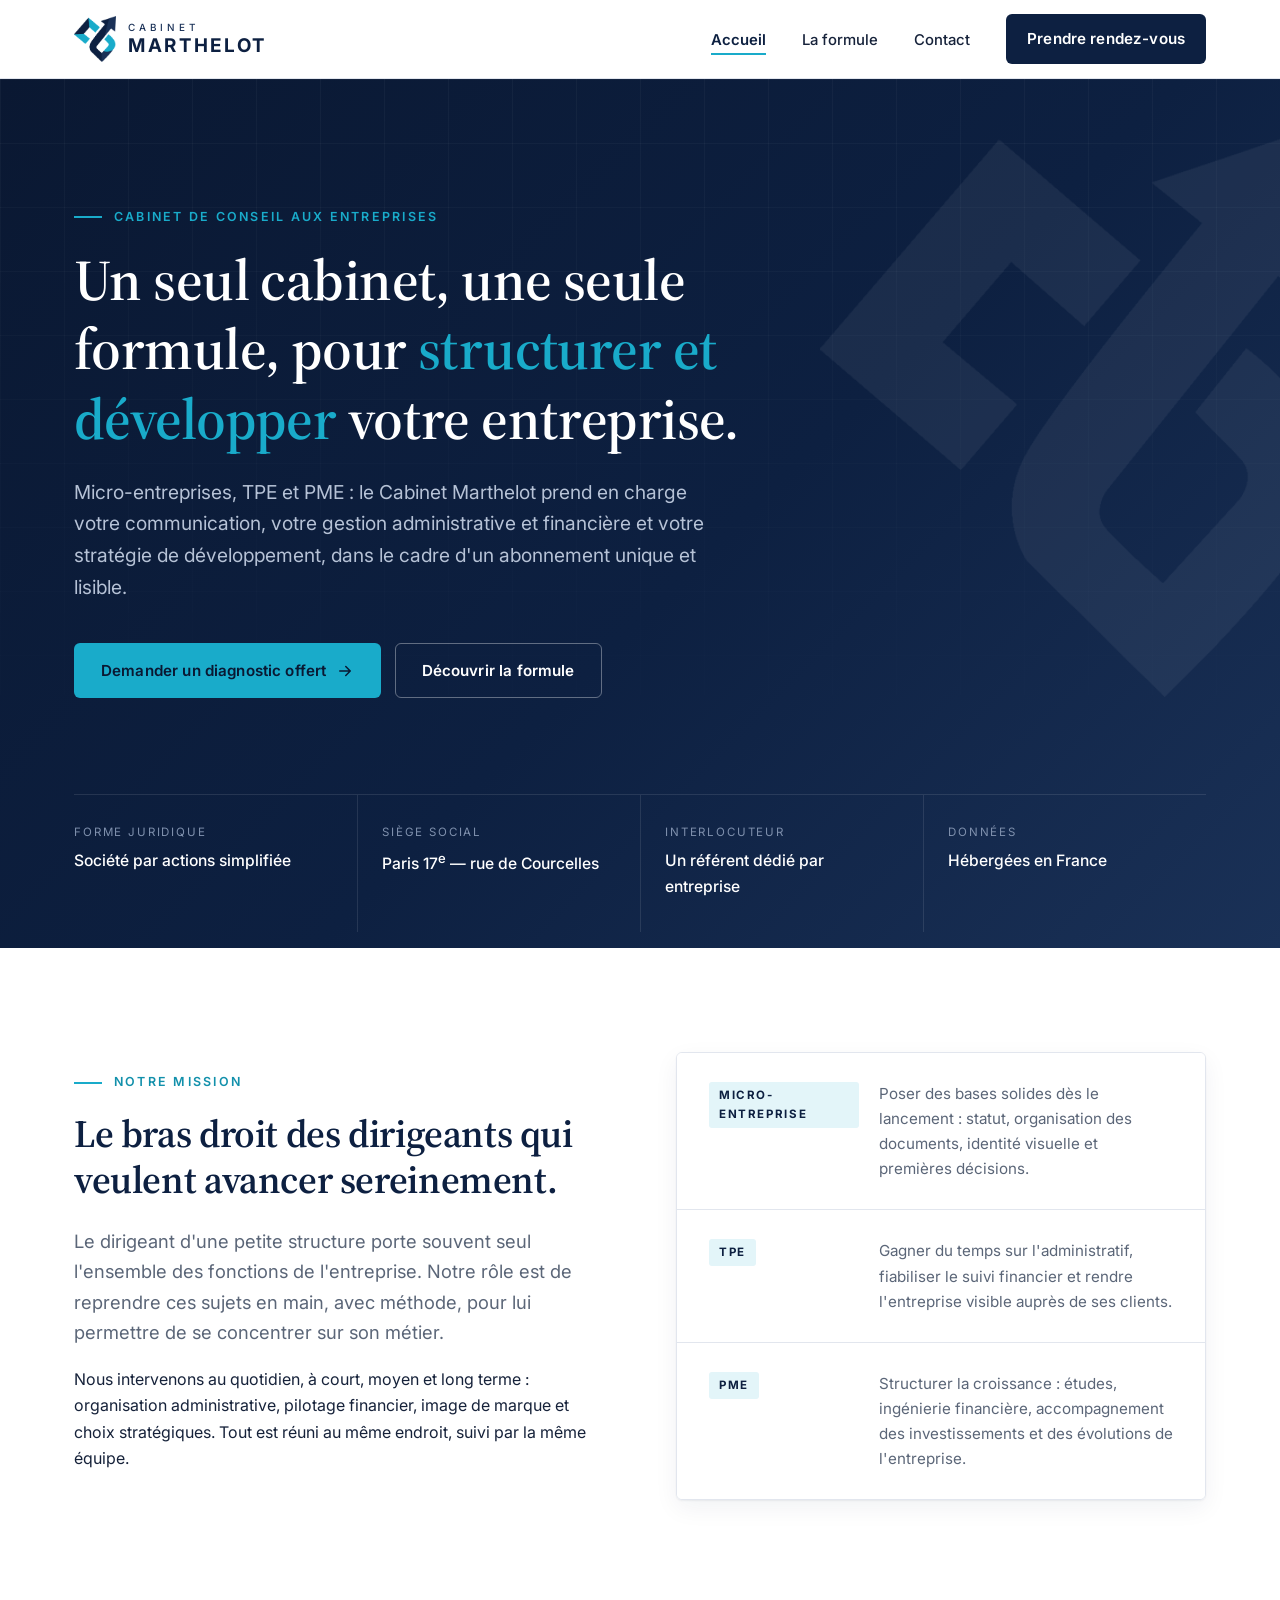
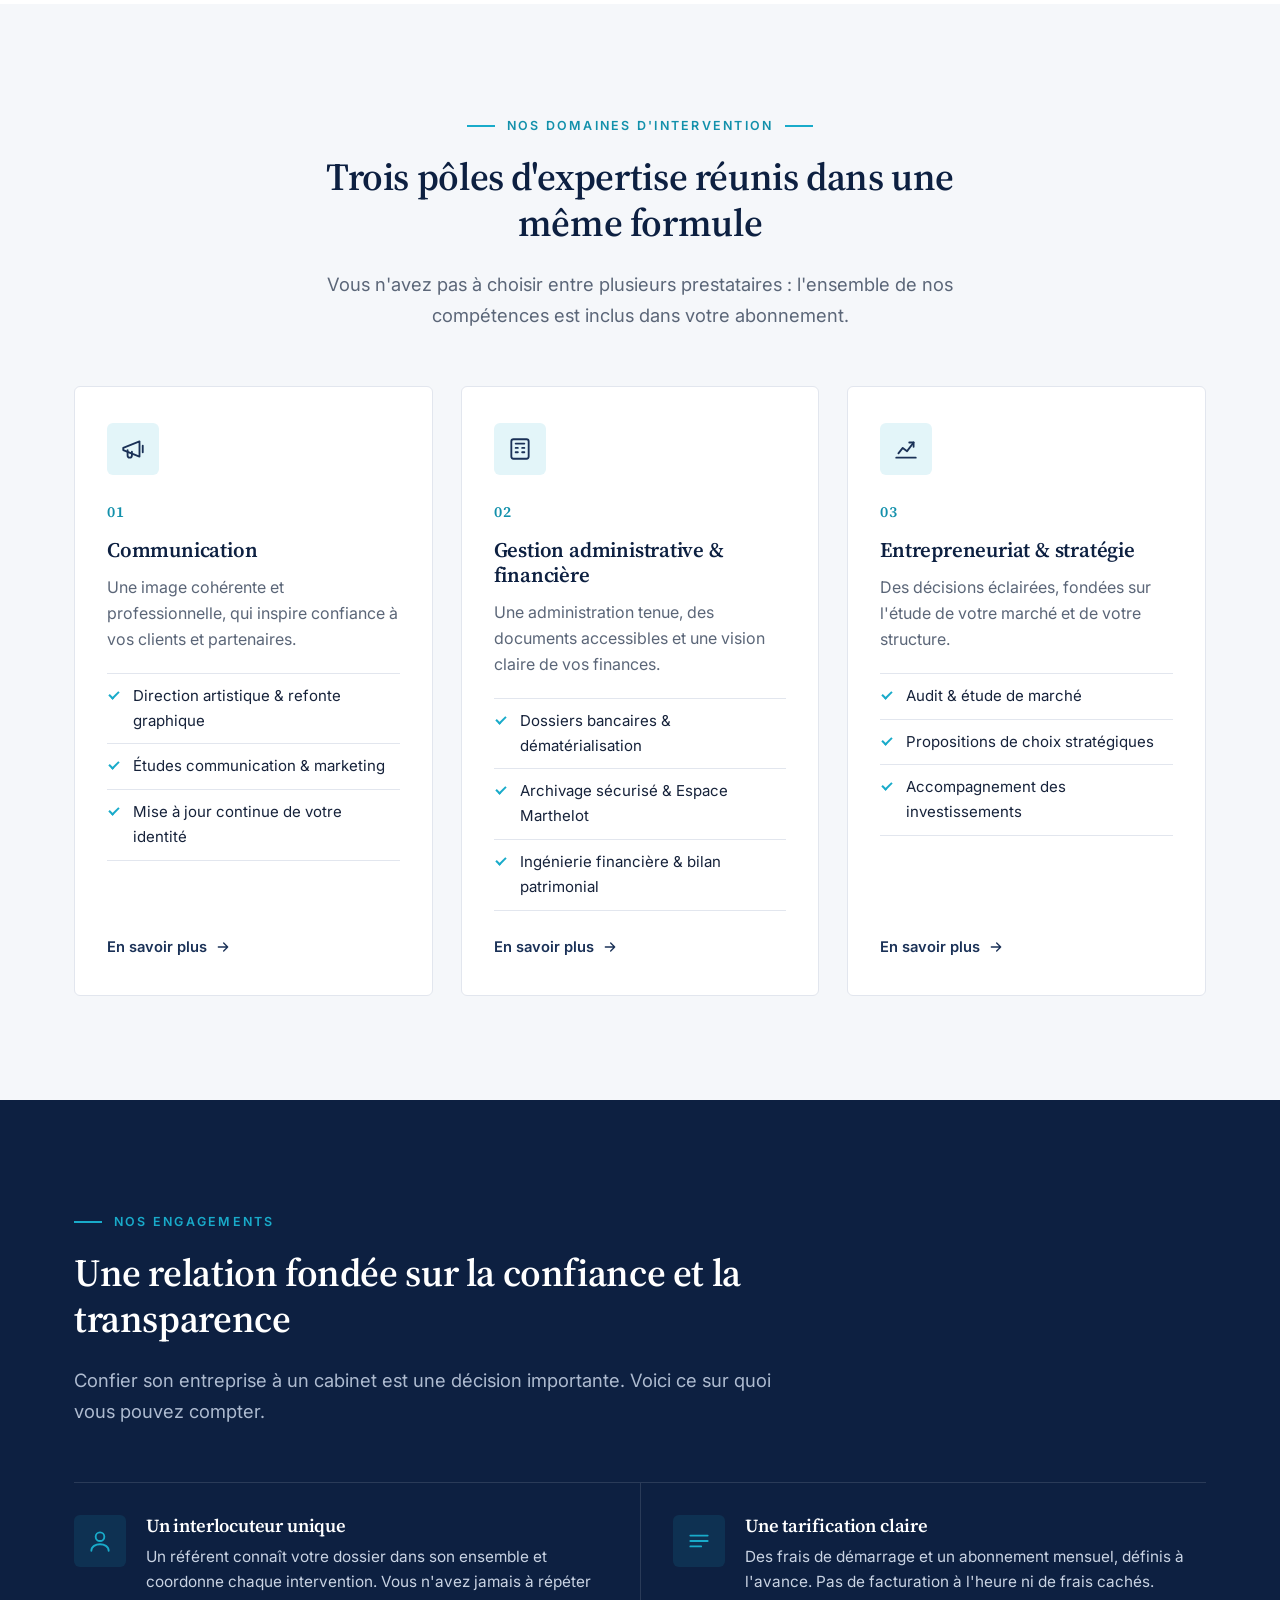
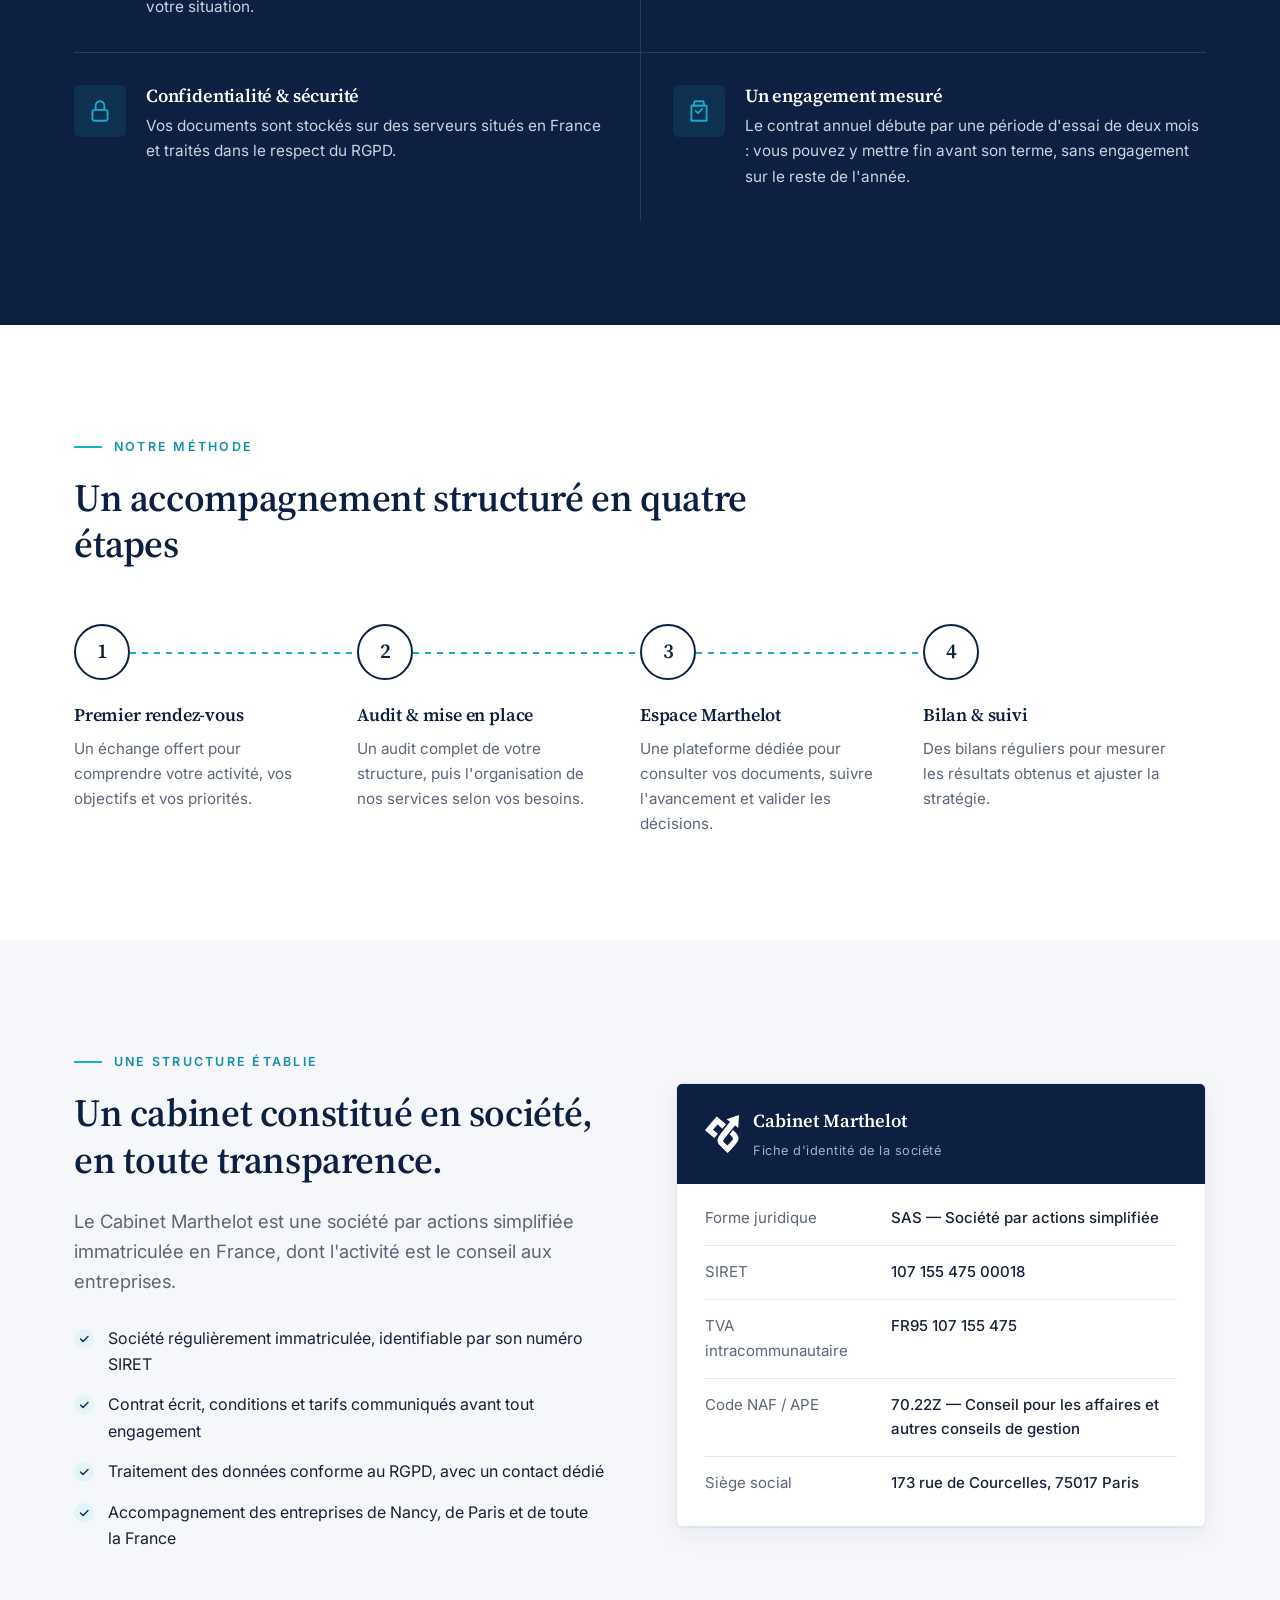
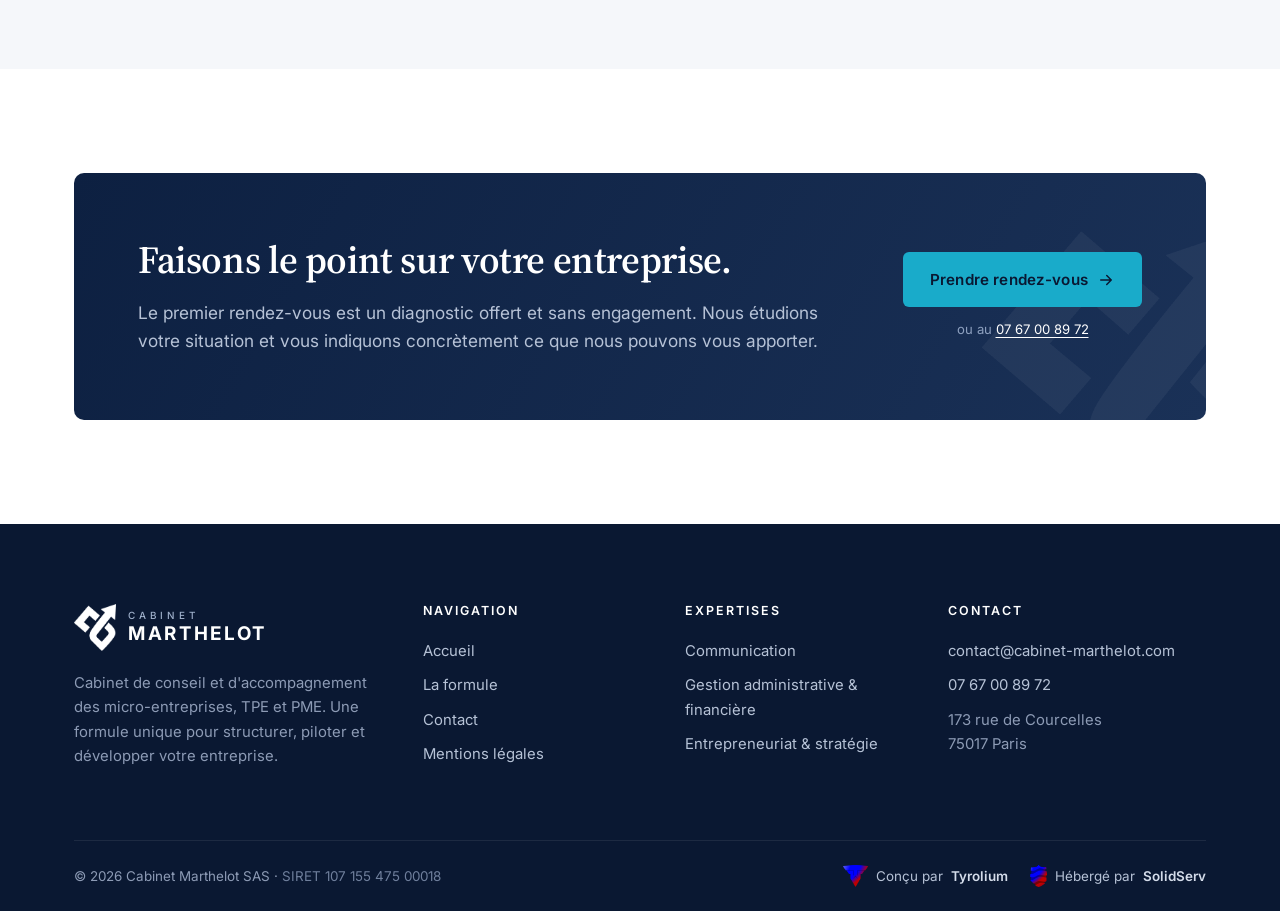
==== index.html @ 03ee813e "update" ====
<!DOCTYPE html>
<html lang="fr">
<head>
  <meta charset="utf-8">
  <meta name="viewport" content="width=device-width, initial-scale=1">
  <title>Cabinet Marthelot — Conseil et accompagnement des entreprises</title>
  <meta name="description" content="Cabinet Marthelot, SAS de conseil aux entreprises : un abonnement unique pour accompagner micro-entreprises, TPE et PME en communication, gestion administrative et financière, et stratégie.">
  <meta property="og:title" content="Cabinet Marthelot — Conseil et accompagnement des entreprises">
  <meta property="og:description" content="Un interlocuteur unique et une formule unique pour structurer, piloter et développer votre entreprise.">
  <meta property="og:type" content="website">
  <meta property="og:image" content="assets/logo+typo+fond.jpeg">
  <link rel="icon" type="image/png" href="assets/img/favicon.png">
  <link rel="preconnect" href="https://fonts.googleapis.com">
  <link rel="preconnect" href="https://fonts.gstatic.com" crossorigin>
  <link href="https://fonts.googleapis.com/css2?family=Inter:wght@400;500;600;700&family=Source+Serif+4:opsz,wght@8..60,500;8..60,600&display=swap" rel="stylesheet">
  <link rel="stylesheet" href="css/style.css">
</head>
<body>
  <a class="skip-link" href="#contenu">Aller au contenu</a>

  <header class="site-header">
    <div class="container header-inner">
      <a class="brand" href="index.html" aria-label="Cabinet Marthelot — accueil">
        <img src="assets/img/marthelot-mark.png" alt="" width="42" height="42">
        <span class="brand-text"><small>CABINET</small><strong>MARTHELOT</strong></span>
      </a>
      <button class="nav-toggle" aria-label="Ouvrir le menu" aria-expanded="false" aria-controls="menu">
        <span></span><span></span><span></span>
      </button>
      <nav class="main-nav" id="menu" aria-label="Navigation principale">
        <ul>
          <li><a href="index.html" aria-current="page">Accueil</a></li>
          <li><a href="formule.html">La formule</a></li>
          <li><a href="contact.html">Contact</a></li>
          <li><a class="btn btn-navy" href="contact.html">Prendre rendez-vous</a></li>
        </ul>
      </nav>
    </div>
  </header>

  <main id="contenu">

    <!-- Hero -->
    <section class="hero">
      <img class="hero-mark" src="assets/img/marthelot-mark-white.png" alt="">
      <div class="container">
        <div class="hero-inner">
          <p class="eyebrow">Cabinet de conseil aux entreprises</p>
          <h1>Un seul cabinet, une seule formule, pour <em>structurer et développer</em> votre entreprise.</h1>
          <p class="lead">Micro-entreprises, TPE et PME : le Cabinet Marthelot prend en charge votre communication, votre gestion administrative et financière et votre stratégie de développement, dans le cadre d'un abonnement unique et lisible.</p>
          <div class="hero-actions">
            <a class="btn btn-primary" href="contact.html">Demander un diagnostic offert
              <svg viewBox="0 0 24 24" fill="none" stroke="currentColor" stroke-width="2" stroke-linecap="round" stroke-linejoin="round" aria-hidden="true"><path d="M5 12h14M13 6l6 6-6 6"/></svg>
            </a>
            <a class="btn btn-ghost" href="formule.html">Découvrir la formule</a>
          </div>
        </div>

        <dl class="trust-bar">
          <div class="trust-item"><dt>Forme juridique</dt><dd>Société par actions simplifiée</dd></div>
          <div class="trust-item"><dt>Siège social</dt><dd>Paris 17<sup>e</sup> — rue de Courcelles</dd></div>
          <div class="trust-item"><dt>Interlocuteur</dt><dd>Un référent dédié par entreprise</dd></div>
          <div class="trust-item"><dt>Données</dt><dd>Hébergées en France</dd></div>
        </dl>
      </div>
    </section>

    <!-- Pour qui -->
    <section class="section">
      <div class="container">
        <div class="grid-2">
          <div class="reveal">
            <p class="eyebrow">Notre mission</p>
            <h2>Le bras droit des dirigeants qui veulent avancer sereinement.</h2>
            <p class="lead">Le dirigeant d'une petite structure porte souvent seul l'ensemble des fonctions de l'entreprise. Notre rôle est de reprendre ces sujets en main, avec méthode, pour lui permettre de se concentrer sur son métier.</p>
            <p>Nous intervenons au quotidien, à court, moyen et long terme : organisation administrative, pilotage financier, image de marque et choix stratégiques. Tout est réuni au même endroit, suivi par la même équipe.</p>
          </div>
          <div class="profiles reveal" role="list">
            <div class="profile" role="listitem">
              <span class="tag">Micro-entreprise</span>
              <p>Poser des bases solides dès le lancement : statut, organisation des documents, identité visuelle et premières décisions.</p>
            </div>
            <div class="profile" role="listitem">
              <span class="tag">TPE</span>
              <p>Gagner du temps sur l'administratif, fiabiliser le suivi financier et rendre l'entreprise visible auprès de ses clients.</p>
            </div>
            <div class="profile" role="listitem">
              <span class="tag">PME</span>
              <p>Structurer la croissance : études, ingénierie financière, accompagnement des investissements et des évolutions de l'entreprise.</p>
            </div>
          </div>
        </div>
      </div>
    </section>

    <!-- Trois pôles -->
    <section class="section section-soft">
      <div class="container">
        <div class="section-head center reveal">
          <p class="eyebrow">Nos domaines d'intervention</p>
          <h2>Trois pôles d'expertise réunis dans une même formule</h2>
          <p class="lead">Vous n'avez pas à choisir entre plusieurs prestataires : l'ensemble de nos compétences est inclus dans votre abonnement.</p>
        </div>
        <div class="grid-3">
          <article class="card pole-card reveal">
            <div class="icon">
              <svg viewBox="0 0 24 24" fill="none" stroke="currentColor" stroke-width="1.7" stroke-linecap="round" stroke-linejoin="round" aria-hidden="true"><path d="M3 11l15-6v14L3 13z"/><path d="M7 13v5a2 2 0 0 0 4 0v-3.5"/><path d="M21 9v6"/></svg>
            </div>
            <span class="num">01</span>
            <h3>Communication</h3>
            <p>Une image cohérente et professionnelle, qui inspire confiance à vos clients et partenaires.</p>
            <ul>
              <li>Direction artistique &amp; refonte graphique</li>
              <li>Études communication &amp; marketing</li>
              <li>Mise à jour continue de votre identité</li>
            </ul>
            <a class="link-arrow" href="formule.html#communication">En savoir plus
              <svg viewBox="0 0 24 24" fill="none" stroke="currentColor" stroke-width="2" stroke-linecap="round" stroke-linejoin="round" aria-hidden="true"><path d="M5 12h14M13 6l6 6-6 6"/></svg>
            </a>
          </article>
          <article class="card pole-card reveal">
            <div class="icon">
              <svg viewBox="0 0 24 24" fill="none" stroke="currentColor" stroke-width="1.7" stroke-linecap="round" stroke-linejoin="round" aria-hidden="true"><rect x="4" y="3" width="16" height="18" rx="2"/><path d="M8 7h8M8 11h2M14 11h2M8 15h2M14 15h2"/></svg>
            </div>
            <span class="num">02</span>
            <h3>Gestion administrative &amp; financière</h3>
            <p>Une administration tenue, des documents accessibles et une vision claire de vos finances.</p>
            <ul>
              <li>Dossiers bancaires &amp; dématérialisation</li>
              <li>Archivage sécurisé &amp; Espace Marthelot</li>
              <li>Ingénierie financière &amp; bilan patrimonial</li>
            </ul>
            <a class="link-arrow" href="formule.html#gestion">En savoir plus
              <svg viewBox="0 0 24 24" fill="none" stroke="currentColor" stroke-width="2" stroke-linecap="round" stroke-linejoin="round" aria-hidden="true"><path d="M5 12h14M13 6l6 6-6 6"/></svg>
            </a>
          </article>
          <article class="card pole-card reveal">
            <div class="icon">
              <svg viewBox="0 0 24 24" fill="none" stroke="currentColor" stroke-width="1.7" stroke-linecap="round" stroke-linejoin="round" aria-hidden="true"><path d="M3 20h18"/><path d="M5 16l4-5 4 3 6-8"/><path d="M15 6h4v4"/></svg>
            </div>
            <span class="num">03</span>
            <h3>Entrepreneuriat &amp; stratégie</h3>
            <p>Des décisions éclairées, fondées sur l'étude de votre marché et de votre structure.</p>
            <ul>
              <li>Audit &amp; étude de marché</li>
              <li>Propositions de choix stratégiques</li>
              <li>Accompagnement des investissements</li>
            </ul>
            <a class="link-arrow" href="formule.html#strategie">En savoir plus
              <svg viewBox="0 0 24 24" fill="none" stroke="currentColor" stroke-width="2" stroke-linecap="round" stroke-linejoin="round" aria-hidden="true"><path d="M5 12h14M13 6l6 6-6 6"/></svg>
            </a>
          </article>
        </div>
      </div>
    </section>

    <!-- Engagements -->
    <section class="section section-navy">
      <div class="container">
        <div class="section-head reveal">
          <p class="eyebrow">Nos engagements</p>
          <h2>Une relation fondée sur la confiance et la transparence</h2>
          <p class="lead">Confier son entreprise à un cabinet est une décision importante. Voici ce sur quoi vous pouvez compter.</p>
        </div>
        <div class="commitments">
          <div class="commitment reveal">
            <div class="icon"><svg viewBox="0 0 24 24" fill="none" stroke="currentColor" stroke-width="1.7" stroke-linecap="round" stroke-linejoin="round" aria-hidden="true"><circle cx="12" cy="8" r="4"/><path d="M4 21c0-4 4-6 8-6s8 2 8 6"/></svg></div>
            <div><h3>Un interlocuteur unique</h3><p>Un référent connaît votre dossier dans son ensemble et coordonne chaque intervention. Vous n'avez jamais à répéter votre situation.</p></div>
          </div>
          <div class="commitment reveal">
            <div class="icon"><svg viewBox="0 0 24 24" fill="none" stroke="currentColor" stroke-width="1.7" stroke-linecap="round" stroke-linejoin="round" aria-hidden="true"><path d="M4 7h16M4 12h16M4 17h10"/></svg></div>
            <div><h3>Une tarification claire</h3><p>Des frais de démarrage et un abonnement mensuel, définis à l'avance. Pas de facturation à l'heure ni de frais cachés.</p></div>
          </div>
          <div class="commitment reveal">
            <div class="icon"><svg viewBox="0 0 24 24" fill="none" stroke="currentColor" stroke-width="1.7" stroke-linecap="round" stroke-linejoin="round" aria-hidden="true"><rect x="5" y="11" width="14" height="10" rx="2"/><path d="M8 11V7a4 4 0 0 1 8 0v4"/></svg></div>
            <div><h3>Confidentialité &amp; sécurité</h3><p>Vos documents sont stockés sur des serveurs situés en France et traités dans le respect du RGPD.</p></div>
          </div>
          <div class="commitment reveal">
            <div class="icon"><svg viewBox="0 0 24 24" fill="none" stroke="currentColor" stroke-width="1.7" stroke-linecap="round" stroke-linejoin="round" aria-hidden="true"><path d="M8 3h8l1 4H7z"/><path d="M5 7h14v14H5z"/><path d="M9 12l2 2 4-4"/></svg></div>
            <div><h3>Un engagement mesuré</h3><p>Le contrat annuel débute par une période d'essai de deux mois : vous pouvez y mettre fin avant son terme, sans engagement sur le reste de l'année.</p></div>
          </div>
        </div>
      </div>
    </section>

    <!-- Processus -->
    <section class="section">
      <div class="container">
        <div class="section-head reveal">
          <p class="eyebrow">Notre méthode</p>
          <h2>Un accompagnement structuré en quatre étapes</h2>
        </div>
        <div class="steps">
          <div class="step reveal">
            <div class="step-num">1</div>
            <h3>Premier rendez-vous</h3>
            <p>Un échange offert pour comprendre votre activité, vos objectifs et vos priorités.</p>
          </div>
          <div class="step reveal">
            <div class="step-num">2</div>
            <h3>Audit &amp; mise en place</h3>
            <p>Un audit complet de votre structure, puis l'organisation de nos services selon vos besoins.</p>
          </div>
          <div class="step reveal">
            <div class="step-num">3</div>
            <h3>Espace Marthelot</h3>
            <p>Une plateforme dédiée pour consulter vos documents, suivre l'avancement et valider les décisions.</p>
          </div>
          <div class="step reveal">
            <div class="step-num">4</div>
            <h3>Bilan &amp; suivi</h3>
            <p>Des bilans réguliers pour mesurer les résultats obtenus et ajuster la stratégie.</p>
          </div>
        </div>
      </div>
    </section>

    <!-- Identité -->
    <section class="section section-soft">
      <div class="container">
        <div class="grid-2">
          <div class="reveal">
            <p class="eyebrow">Une structure établie</p>
            <h2>Un cabinet constitué en société, en toute transparence.</h2>
            <p class="lead">Le Cabinet Marthelot est une société par actions simplifiée immatriculée en France, dont l'activité est le conseil aux entreprises.</p>
            <ul class="check-list">
              <li>Société régulièrement immatriculée, identifiable par son numéro SIRET</li>
              <li>Contrat écrit, conditions et tarifs communiqués avant tout engagement</li>
              <li>Traitement des données conforme au RGPD, avec un contact dédié</li>
              <li>Accompagnement des entreprises de Nancy, de Paris et de toute la France</li>
            </ul>
          </div>
          <div class="company-card reveal">
            <header>
              <img src="assets/img/marthelot-mark-white.png" alt="">
              <div><strong>Cabinet Marthelot</strong><span>Fiche d'identité de la société</span></div>
            </header>
            <dl>
              <div class="row"><dt>Forme juridique</dt><dd>SAS — Société par actions simplifiée</dd></div>
              <div class="row"><dt>SIRET</dt><dd>107 155 475 00018</dd></div>
              <div class="row"><dt>TVA intracommunautaire</dt><dd>FR95 107 155 475</dd></div>
              <div class="row"><dt>Code NAF / APE</dt><dd>70.22Z — Conseil pour les affaires et autres conseils de gestion</dd></div>
              <div class="row"><dt>Siège social</dt><dd>173 rue de Courcelles, 75017 Paris</dd></div>
            </dl>
          </div>
        </div>
      </div>
    </section>

    <!-- CTA -->
    <section class="section">
      <div class="container">
        <div class="cta-band reveal">
          <div>
            <h2>Faisons le point sur votre entreprise.</h2>
            <p>Le premier rendez-vous est un diagnostic offert et sans engagement. Nous étudions votre situation et vous indiquons concrètement ce que nous pouvons vous apporter.</p>
          </div>
          <div class="actions">
            <a class="btn btn-primary" href="contact.html">Prendre rendez-vous
              <svg viewBox="0 0 24 24" fill="none" stroke="currentColor" stroke-width="2" stroke-linecap="round" stroke-linejoin="round" aria-hidden="true"><path d="M5 12h14M13 6l6 6-6 6"/></svg>
            </a>
            <span class="small">ou au <a href="tel:+33767008972" style="color:#fff">07 67 00 89 72</a></span>
          </div>
        </div>
      </div>
    </section>

  </main>

  <footer class="site-footer">
    <div class="container">
      <div class="footer-main">
        <div class="footer-brand">
          <a class="brand" href="index.html">
            <img src="assets/img/marthelot-mark-white.png" alt="" width="42" height="42">
            <span class="brand-text"><small>CABINET</small><strong>MARTHELOT</strong></span>
          </a>
          <p>Cabinet de conseil et d'accompagnement des micro-entreprises, TPE et PME. Une formule unique pour structurer, piloter et développer votre entreprise.</p>
        </div>
        <div>
          <h4>Navigation</h4>
          <ul>
            <li><a href="index.html">Accueil</a></li>
            <li><a href="formule.html">La formule</a></li>
            <li><a href="contact.html">Contact</a></li>
            <li><a href="mentions-legales.html">Mentions légales</a></li>
          </ul>
        </div>
        <div>
          <h4>Expertises</h4>
          <ul>
            <li><a href="formule.html#communication">Communication</a></li>
            <li><a href="formule.html#gestion">Gestion administrative &amp; financière</a></li>
            <li><a href="formule.html#strategie">Entrepreneuriat &amp; stratégie</a></li>
          </ul>
        </div>
        <div>
          <h4>Contact</h4>
          <ul>
            <li><a href="mailto:contact@cabinet-marthelot.com">contact@cabinet-marthelot.com</a></li>
            <li><a href="tel:+33767008972">07 67 00 89 72</a></li>
            <li>173 rue de Courcelles<br>75017 Paris</li>
          </ul>
        </div>
      </div>
      <div class="footer-legal">
        <span>© <span data-year>2026</span> Cabinet Marthelot SAS · <span class="ids">SIRET 107 155 475 00018</span></span>
        <div class="credits">
          <a class="credit" href="https://tyrolium.fr" target="_blank" rel="noopener"><img src="assets/img/tyrolium.png" alt="">Conçu par <strong>Tyrolium</strong></a>
          <a class="credit" href="https://solidserv.fr" target="_blank" rel="noopener"><img src="assets/img/solidserv.png" alt="">Hébergé par <strong>SolidServ</strong></a>
        </div>
      </div>
    </div>
  </footer>

  <script src="js/main.js"></script>
</body>
</html>
---- css/style.css ----
/* ==========================================================================
   Cabinet Marthelot — feuille de style principale
   Conception : Tyrolium · Hébergement : SolidServ
   ========================================================================== */

:root {
  --navy-900: #0a1832;
  --navy: #0d2041;
  --navy-700: #1a3157;
  --navy-500: #2d4a78;
  --cyan: #19abca;
  --cyan-600: #1290ab;
  --cyan-100: #e3f5f9;
  --ink: #16223a;
  --muted: #5b6678;
  --line: #e2e6ee;
  --soft: #f5f7fa;
  --white: #ffffff;

  --serif: "Source Serif 4", Georgia, "Times New Roman", serif;
  --sans: "Inter", system-ui, -apple-system, "Segoe UI", Roboto, sans-serif;

  --radius: 6px;
  --container: 1180px;
  --shadow: 0 1px 2px rgba(13, 32, 65, .06), 0 8px 24px rgba(13, 32, 65, .06);
  --shadow-lg: 0 2px 4px rgba(13, 32, 65, .06), 0 20px 48px rgba(13, 32, 65, .12);
}

*, *::before, *::after { box-sizing: border-box; }

html { scroll-behavior: smooth; -webkit-text-size-adjust: 100%; }

body {
  margin: 0;
  font-family: var(--sans);
  font-size: 16px;
  line-height: 1.65;
  color: var(--ink);
  background: var(--white);
  -webkit-font-smoothing: antialiased;
}

img { max-width: 100%; display: block; }
[id] { scroll-margin-top: 100px; }
a { color: var(--navy-700); text-decoration-thickness: 1px; text-underline-offset: 3px; }
a:hover { color: var(--cyan-600); }

h1, h2, h3, h4 {
  font-family: var(--serif);
  font-weight: 600;
  color: var(--navy);
  line-height: 1.2;
  margin: 0 0 .6em;
  letter-spacing: -.01em;
}
h1 { font-size: clamp(2.2rem, 4.6vw, 3.6rem); }
h2 { font-size: clamp(1.75rem, 3vw, 2.5rem); }
h3 { font-size: 1.3rem; }
p { margin: 0 0 1em; }

.container { width: 100%; max-width: var(--container); margin: 0 auto; padding: 0 24px; }

.skip-link {
  position: absolute; left: -9999px; top: 8px;
  background: var(--navy); color: #fff; padding: 10px 16px; z-index: 1000; border-radius: var(--radius);
}
.skip-link:focus { left: 8px; }

:focus-visible { outline: 2px solid var(--cyan); outline-offset: 3px; }

/* ---------- Boutons ---------- */
.btn {
  display: inline-flex; align-items: center; gap: .6em;
  padding: 14px 26px;
  font-family: var(--sans); font-size: .95rem; font-weight: 600; letter-spacing: .01em;
  text-decoration: none; border-radius: var(--radius); border: 1px solid transparent;
  cursor: pointer; transition: background .2s, color .2s, border-color .2s, transform .2s;
}
.btn svg { width: 18px; height: 18px; transition: transform .2s; }
.btn:hover svg { transform: translateX(3px); }
.btn-primary { background: var(--cyan); color: var(--navy-900); }
.btn-primary:hover { background: #2dbad8; color: var(--navy-900); }
.btn-navy { background: var(--navy); color: #fff; }
.btn-navy:hover { background: var(--navy-700); color: #fff; }
.btn-ghost { border-color: rgba(255,255,255,.35); color: #fff; }
.btn-ghost:hover { border-color: #fff; color: #fff; background: rgba(255,255,255,.06); }
.btn-outline { border-color: var(--navy); color: var(--navy); }
.btn-outline:hover { background: var(--navy); color: #fff; }

/* ---------- En-tête ---------- */
.site-header {
  position: sticky; top: 0; z-index: 100;
  background: rgba(255,255,255,.96);
  backdrop-filter: saturate(1.4) blur(8px);
  border-bottom: 1px solid var(--line);
  transition: box-shadow .25s;
}
.site-header.is-scrolled { box-shadow: 0 4px 20px rgba(13,32,65,.08); }
.header-inner { display: flex; align-items: center; justify-content: space-between; height: 78px; gap: 24px; }

.brand { display: flex; align-items: center; gap: 12px; text-decoration: none; color: var(--navy); }
.brand img { width: 42px; height: auto; }
.brand-text { display: flex; flex-direction: column; line-height: 1; }
.brand-text small { font-size: .62rem; letter-spacing: .38em; font-weight: 500; color: var(--navy-700); }
.brand-text strong { font-size: 1.18rem; letter-spacing: .14em; font-weight: 700; margin-top: 4px; }

.main-nav ul { list-style: none; margin: 0; padding: 0; display: flex; align-items: center; gap: 36px; }
.main-nav a:not(.btn) {
  font-size: .93rem; font-weight: 500; color: var(--ink); text-decoration: none;
  padding: 6px 0; position: relative;
}
.main-nav a:not(.btn)::after {
  content: ""; position: absolute; left: 0; right: 100%; bottom: 0; height: 2px;
  background: var(--cyan); transition: right .25s;
}
.main-nav a:not(.btn):hover::after, .main-nav a[aria-current="page"]::after { right: 0; }
.main-nav a[aria-current="page"] { color: var(--navy); font-weight: 600; }
.main-nav .btn { padding: 11px 20px; }

.nav-toggle {
  display: none; background: none; border: 0; padding: 8px; cursor: pointer; color: var(--navy);
}
.nav-toggle span { display: block; width: 24px; height: 2px; background: currentColor; margin: 5px 0; transition: transform .25s, opacity .25s; }
.nav-open .nav-toggle span:nth-child(1) { transform: translateY(7px) rotate(45deg); }
.nav-open .nav-toggle span:nth-child(2) { opacity: 0; }
.nav-open .nav-toggle span:nth-child(3) { transform: translateY(-7px) rotate(-45deg); }

/* ---------- Sections ---------- */
.section { padding: 104px 0; }
.section-soft { background: var(--soft); }
.section-navy { background: var(--navy); color: #c9d3e3; }
.section-navy h2, .section-navy h3 { color: #fff; }

.eyebrow {
  display: inline-flex; align-items: center; gap: 12px;
  font-size: .78rem; font-weight: 600; letter-spacing: .18em; text-transform: uppercase;
  color: var(--cyan-600); margin-bottom: 18px;
}
.eyebrow::before { content: ""; width: 28px; height: 2px; background: var(--cyan); }
.section-navy .eyebrow, .hero .eyebrow, .page-hero .eyebrow { color: var(--cyan); }

.section-head { max-width: 720px; margin-bottom: 56px; }
.section-head.center { text-align: center; margin-left: auto; margin-right: auto; }
.section-head.center .eyebrow::after { content: ""; width: 28px; height: 2px; background: var(--cyan); }
.lead { font-size: 1.15rem; color: var(--muted); }
.section-navy .lead { color: #aebbd0; }

/* ---------- Hero accueil ---------- */
.hero {
  position: relative; overflow: hidden;
  background: linear-gradient(135deg, var(--navy-900) 0%, var(--navy) 55%, var(--navy-700) 100%);
  color: #c9d3e3;
  padding: 120px 0 0;
}
.hero::before {
  content: ""; position: absolute; inset: 0;
  background-image:
    linear-gradient(rgba(255,255,255,.035) 1px, transparent 1px),
    linear-gradient(90deg, rgba(255,255,255,.035) 1px, transparent 1px);
  background-size: 64px 64px;
  mask-image: linear-gradient(180deg, #000 0%, transparent 85%);
  -webkit-mask-image: linear-gradient(180deg, #000 0%, transparent 85%);
}
.hero-mark {
  position: absolute; right: -60px; top: 40px; width: 520px; opacity: .06; pointer-events: none;
}
.hero-inner { position: relative; max-width: 820px; }
.hero h1 { color: #fff; margin-bottom: 24px; }
.hero h1 em { font-style: normal; color: var(--cyan); }
.hero .lead { color: #b6c2d6; font-size: 1.2rem; max-width: 640px; margin-bottom: 40px; }
.hero-actions { display: flex; flex-wrap: wrap; gap: 14px; }

.trust-bar {
  position: relative; margin-top: 96px;
  border-top: 1px solid rgba(255,255,255,.1);
  display: grid; grid-template-columns: repeat(4, 1fr);
}
.trust-item { padding: 28px 24px 32px 0; }
.trust-item + .trust-item { padding-left: 24px; border-left: 1px solid rgba(255,255,255,.1); }
.trust-item dt { font-size: .72rem; letter-spacing: .16em; text-transform: uppercase; color: #7f90ad; margin-bottom: 6px; }
.trust-item dd { margin: 0; color: #fff; font-weight: 500; font-size: .98rem; }

/* ---------- Page hero (pages internes) ---------- */
.page-hero {
  background: linear-gradient(135deg, var(--navy-900) 0%, var(--navy) 60%, var(--navy-700) 100%);
  color: #b6c2d6; padding: 88px 0 80px; position: relative; overflow: hidden;
}
.page-hero .hero-mark { width: 380px; top: -20px; }
.page-hero h1 { color: #fff; font-size: clamp(2rem, 4vw, 3rem); max-width: 780px; }
.page-hero .lead { color: #b6c2d6; max-width: 680px; margin: 0; }
.breadcrumb { font-size: .82rem; margin-bottom: 26px; color: #7f90ad; }
.breadcrumb a { color: #aebbd0; text-decoration: none; }
.breadcrumb a:hover { color: #fff; }

/* ---------- Grilles & cartes ---------- */
.grid-2 { display: grid; grid-template-columns: 1fr 1fr; gap: 72px; align-items: center; }
.grid-3 { display: grid; grid-template-columns: repeat(3, 1fr); gap: 28px; }
.grid-4 { display: grid; grid-template-columns: repeat(4, 1fr); gap: 28px; }

.card {
  background: #fff; border: 1px solid var(--line); border-radius: var(--radius);
  padding: 36px 32px; transition: box-shadow .25s, transform .25s, border-color .25s;
}
.card:hover { box-shadow: var(--shadow-lg); transform: translateY(-3px); border-color: transparent; }
.card h3 { margin-bottom: .5em; }
.card p { color: var(--muted); margin: 0; }

.icon {
  width: 52px; height: 52px; border-radius: var(--radius);
  display: grid; place-items: center; margin-bottom: 24px;
  background: var(--cyan-100); color: var(--navy-700);
}
.icon svg { width: 26px; height: 26px; }

.pole-card { display: flex; flex-direction: column; }
.pole-card .num { font-family: var(--serif); font-size: .95rem; color: var(--cyan-600); font-weight: 600; margin-bottom: 14px; letter-spacing: .06em; }
.pole-card ul { list-style: none; padding: 0; margin: 20px 0 0; border-top: 1px solid var(--line); }
.pole-card li { padding: 10px 0 10px 26px; position: relative; font-size: .94rem; border-bottom: 1px solid var(--line); }
.pole-card li::before {
  content: ""; position: absolute; left: 2px; top: 17px; width: 10px; height: 6px;
  border-left: 2px solid var(--cyan); border-bottom: 2px solid var(--cyan); transform: rotate(-45deg);
}
.link-arrow { margin-top: auto; padding-top: 24px; font-weight: 600; font-size: .92rem; text-decoration: none; display: inline-flex; gap: 8px; align-items: center; }
.link-arrow svg { width: 16px; height: 16px; transition: transform .2s; }
.link-arrow:hover svg { transform: translateX(3px); }

/* Profils */
.profiles { display: grid; grid-template-columns: 1fr; border: 1px solid var(--line); border-radius: var(--radius); overflow: hidden; box-shadow: var(--shadow); }
.profile { padding: 28px 32px; background: #fff; display: grid; grid-template-columns: 150px 1fr; gap: 20px; align-items: baseline; }
.profile + .profile { border-top: 1px solid var(--line); }
.profile .tag { justify-self: start; }
.profile .tag { display: inline-block; font-size: .72rem; font-weight: 700; letter-spacing: .14em; text-transform: uppercase; color: var(--navy); background: var(--cyan-100); padding: 4px 10px; border-radius: 3px; margin-bottom: 0; }
.profile p { color: var(--muted); margin: 0; font-size: .95rem; }

/* Engagements */
.commitments { display: grid; grid-template-columns: 1fr 1fr; gap: 0; }
.commitment { padding: 32px 32px 32px 0; border-top: 1px solid rgba(255,255,255,.12); display: flex; gap: 20px; }
.commitment:nth-child(even) { padding-left: 32px; padding-right: 0; border-left: 1px solid rgba(255,255,255,.12); }
.commitment .icon { flex: none; background: rgba(25,171,202,.12); color: var(--cyan); margin: 0; }
.commitment h3 { font-size: 1.15rem; margin-bottom: .35em; }
.commitment p { margin: 0; font-size: .96rem; }

/* Processus */
.steps { display: grid; grid-template-columns: repeat(4, 1fr); gap: 0; counter-reset: step; position: relative; }
.step { position: relative; padding: 0 28px 0 0; }
.step-num {
  width: 56px; height: 56px; border-radius: 50%; display: grid; place-items: center;
  font-family: var(--serif); font-size: 1.3rem; font-weight: 600;
  background: #fff; color: var(--navy); border: 2px solid var(--navy); position: relative; z-index: 1; margin-bottom: 24px;
}
.step:not(:last-child)::before {
  content: ""; position: absolute; top: 28px; left: 56px; right: 0; height: 2px;
  background: repeating-linear-gradient(90deg, var(--cyan) 0 6px, transparent 6px 12px);
}
.step h3 { font-size: 1.12rem; }
.step p { color: var(--muted); font-size: .95rem; margin: 0; }

/* Fiche société */
.company-card {
  background: #fff; border: 1px solid var(--line); border-radius: var(--radius); box-shadow: var(--shadow);
  overflow: hidden;
}
.company-card header { background: var(--navy); color: #fff; padding: 22px 28px; display: flex; align-items: center; gap: 14px; }
.company-card header img { width: 34px; }
.company-card header strong { font-family: var(--serif); font-size: 1.15rem; font-weight: 600; display: block; }
.company-card header span { font-size: .8rem; color: #9fb0cb; letter-spacing: .04em; }
.company-card dl { margin: 0; padding: 8px 28px 16px; }
.company-card .row { display: grid; grid-template-columns: 170px 1fr; gap: 16px; padding: 14px 0; border-bottom: 1px solid var(--line); font-size: .94rem; }
.company-card .row:last-child { border-bottom: 0; }
.company-card dt { color: var(--muted); }
.company-card dd { margin: 0; font-weight: 500; color: var(--ink); }

.check-list { list-style: none; padding: 0; margin: 28px 0 0; }
.check-list li { position: relative; padding-left: 34px; margin-bottom: 14px; }
.check-list li::before {
  content: ""; position: absolute; left: 0; top: 4px; width: 20px; height: 20px; border-radius: 50%;
  background: var(--cyan-100) url("data:image/svg+xml,%3Csvg xmlns='http://www.w3.org/2000/svg' viewBox='0 0 24 24' fill='none' stroke='%231a3157' stroke-width='3' stroke-linecap='round' stroke-linejoin='round'%3E%3Cpath d='M5 12l5 5L20 7'/%3E%3C/svg%3E") center/12px no-repeat;
}

/* Bandeau CTA */
.cta-band {
  background: linear-gradient(120deg, var(--navy) 0%, var(--navy-700) 100%);
  border-radius: 10px; padding: 64px; color: #b6c2d6;
  display: grid; grid-template-columns: 1.4fr auto; gap: 40px; align-items: center;
  position: relative; overflow: hidden;
}
.cta-band::after {
  content: ""; position: absolute; right: -80px; bottom: -120px; width: 320px; height: 320px;
  background: url("../assets/img/marthelot-mark-white.png") center/contain no-repeat; opacity: .05;
}
.cta-band h2 { color: #fff; margin-bottom: .4em; }
.cta-band p { margin: 0; font-size: 1.08rem; }
.cta-band .actions { display: flex; flex-direction: column; gap: 12px; position: relative; z-index: 1; }
.cta-band .small { font-size: .82rem; color: #8da0bf; text-align: center; }

/* ---------- Page Formule ---------- */
.formula-intro { display: grid; grid-template-columns: 1fr 1fr; gap: 28px; }
.formula-part { border: 1px solid var(--line); border-radius: var(--radius); padding: 40px; background: #fff; position: relative; }
.formula-part.featured { border: 2px solid var(--navy); box-shadow: var(--shadow-lg); }
.formula-part .label { font-size: .75rem; font-weight: 700; letter-spacing: .16em; text-transform: uppercase; color: var(--cyan-600); margin-bottom: 12px; }
.formula-part .price { font-family: var(--serif); font-size: 1.5rem; color: var(--navy); margin: 18px 0 6px; }
.formula-part .price small { font-family: var(--sans); font-size: .85rem; color: var(--muted); }
.formula-part ul { margin-top: 24px; }
.plus-sign {
  position: absolute; left: -22px; top: 50%; transform: translateY(-50%);
  width: 44px; height: 44px; border-radius: 50%; background: var(--cyan); color: var(--navy-900);
  display: grid; place-items: center; font-size: 1.6rem; font-weight: 600; z-index: 2; box-shadow: 0 0 0 6px #fff;
}

.pole { display: grid; grid-template-columns: 340px 1fr; gap: 64px; padding: 72px 0; border-top: 1px solid var(--line); }
.pole:first-of-type { border-top: 0; padding-top: 0; }
.pole-aside .num { font-family: var(--serif); font-size: 3.5rem; color: var(--cyan); line-height: 1; margin-bottom: 18px; font-weight: 600; }
.pole-aside h2 { font-size: 1.9rem; }
.pole-aside p { color: var(--muted); }
.pole-items { display: grid; grid-template-columns: 1fr 1fr; gap: 20px; }
.pole-item { padding: 26px; border-radius: var(--radius); background: var(--soft); border: 1px solid transparent; transition: border-color .2s, background .2s; }
.pole-item:hover { background: #fff; border-color: var(--line); }
.pole-item h3 { font-family: var(--sans); font-size: 1rem; font-weight: 600; margin-bottom: 6px; color: var(--navy); }
.pole-item p { color: var(--muted); font-size: .93rem; margin: 0; }
.pole-item .badge { display: inline-block; font-size: .68rem; font-weight: 600; letter-spacing: .08em; text-transform: uppercase; padding: 2px 8px; border-radius: 3px; margin-bottom: 10px; }
.badge-start { background: #fff3e0; color: #8a5a00; }
.badge-sub { background: var(--cyan-100); color: var(--navy-700); }
.legend { display: flex; flex-wrap: wrap; gap: 18px; font-size: .88rem; color: var(--muted); margin-top: 24px; }
.legend span { display: inline-flex; align-items: center; gap: 8px; }

.terms { display: grid; grid-template-columns: repeat(3, 1fr); gap: 28px; }
.term { padding: 32px; border-top: 3px solid var(--cyan); background: rgba(255,255,255,.04); border-radius: 0 0 var(--radius) var(--radius); }
.term h3 { font-size: 1.12rem; }
.term p { margin: 0; font-size: .95rem; }

/* FAQ */
.faq { max-width: 860px; margin: 0 auto; }
.faq details { border-bottom: 1px solid var(--line); }
.faq summary {
  list-style: none; cursor: pointer; padding: 24px 40px 24px 0; position: relative;
  font-family: var(--serif); font-size: 1.15rem; font-weight: 600; color: var(--navy);
}
.faq summary::-webkit-details-marker { display: none; }
.faq summary::after {
  content: ""; position: absolute; right: 6px; top: 50%; width: 12px; height: 12px; margin-top: -9px;
  border-right: 2px solid var(--cyan-600); border-bottom: 2px solid var(--cyan-600); transform: rotate(45deg); transition: transform .25s;
}
.faq details[open] summary::after { transform: rotate(-135deg); margin-top: -3px; }
.faq details p { color: var(--muted); padding-bottom: 24px; margin: 0; max-width: 760px; }

/* ---------- Contact ---------- */
.contact-grid { display: grid; grid-template-columns: 400px 1fr; gap: 56px; align-items: start; }
.contact-info { position: sticky; top: 110px; }
.info-block { display: flex; gap: 16px; padding: 22px 0; border-bottom: 1px solid var(--line); }
.info-block .icon { margin: 0; flex: none; width: 44px; height: 44px; }
.info-block .icon svg { width: 22px; height: 22px; }
.info-block h3 { font-family: var(--sans); font-size: .78rem; letter-spacing: .14em; text-transform: uppercase; color: var(--muted); font-weight: 600; margin-bottom: 4px; }
.info-block p, .info-block a { margin: 0; font-weight: 500; color: var(--ink); text-decoration: none; }
.info-block a:hover { color: var(--cyan-600); }
.offer-box { margin-top: 32px; padding: 28px; background: var(--navy); color: #b6c2d6; border-radius: var(--radius); }
.offer-box strong { color: #fff; font-family: var(--serif); font-size: 1.2rem; display: block; margin-bottom: 8px; font-weight: 600; }
.offer-box p { margin: 0; font-size: .94rem; }

.form-card { background: #fff; border: 1px solid var(--line); border-radius: 10px; padding: 48px; box-shadow: var(--shadow); }
.form-card h2 { font-size: 1.8rem; }
.form-grid { display: grid; grid-template-columns: 1fr 1fr; gap: 20px 22px; margin-top: 32px; }
.field { display: flex; flex-direction: column; gap: 8px; }
.field.full { grid-column: 1 / -1; }
.field label { font-size: .86rem; font-weight: 600; color: var(--navy); }
.field label .req { color: var(--cyan-600); }
.field input, .field select, .field textarea {
  font: inherit; font-size: .96rem; color: var(--ink);
  border: 1px solid #cfd6e2; border-radius: var(--radius); padding: 13px 14px; background: #fff;
  transition: border-color .2s, box-shadow .2s; width: 100%;
}
.field textarea { min-height: 150px; resize: vertical; }
.field input:focus, .field select:focus, .field textarea:focus { outline: none; border-color: var(--cyan); box-shadow: 0 0 0 3px rgba(25,171,202,.18); }
.field .error { font-size: .8rem; color: #b42318; display: none; }
.field.invalid input, .field.invalid select, .field.invalid textarea { border-color: #b42318; }
.field.invalid .error { display: block; }
.consent { display: flex; gap: 12px; align-items: flex-start; font-size: .86rem; color: var(--muted); grid-column: 1 / -1; }
.consent input { margin-top: 4px; width: 18px; height: 18px; accent-color: var(--navy); flex: none; }
.consent.invalid { color: #b42318; }
.form-actions { grid-column: 1 / -1; display: flex; align-items: center; justify-content: space-between; gap: 20px; flex-wrap: wrap; margin-top: 8px; }
.form-actions small { color: var(--muted); font-size: .82rem; }
.form-status { grid-column: 1 / -1; padding: 16px 18px; border-radius: var(--radius); background: var(--cyan-100); color: var(--navy); font-size: .94rem; display: none; }
.form-status.show { display: block; }

/* ---------- Mentions légales ---------- */
.legal { max-width: 860px; }
.legal h2 { font-size: 1.45rem; margin-top: 2.2em; padding-top: 1.2em; border-top: 1px solid var(--line); }
.legal h2:first-child { margin-top: 0; border-top: 0; padding-top: 0; }
.legal dl { display: grid; grid-template-columns: 240px 1fr; gap: 10px 20px; margin: 0 0 1em; }
.legal dt { color: var(--muted); }
.legal dd { margin: 0; font-weight: 500; }
.legal p, .legal li { color: #39445a; }
.legal .todo { background: #fff3e0; color: #8a5a00; padding: 1px 6px; border-radius: 3px; font-weight: 500; }

/* ---------- Pied de page ---------- */
.site-footer { background: var(--navy-900); color: #8d9bb5; font-size: .93rem; }
.footer-main { display: grid; grid-template-columns: 1.4fr 1fr 1fr 1.2fr; gap: 48px; padding: 80px 0 56px; }
.footer-brand .brand { color: #fff; margin-bottom: 20px; }
.footer-brand .brand-text small { color: #9fb0cb; }
.footer-brand p { max-width: 320px; }
.site-footer h4 { font-family: var(--sans); color: #fff; font-size: .78rem; letter-spacing: .16em; text-transform: uppercase; font-weight: 600; margin-bottom: 20px; }
.site-footer ul { list-style: none; margin: 0; padding: 0; }
.site-footer li { margin-bottom: 10px; }
.site-footer a { color: #b6c2d6; text-decoration: none; }
.site-footer a:hover { color: var(--cyan); }
.footer-legal { border-top: 1px solid rgba(255,255,255,.08); padding: 24px 0; display: flex; justify-content: space-between; align-items: center; gap: 20px; flex-wrap: wrap; font-size: .84rem; }
.footer-legal .ids { color: #6f7f9c; }
.credits { display: flex; align-items: center; gap: 22px; flex-wrap: wrap; }
.credit { display: inline-flex; align-items: center; gap: 8px; color: #8d9bb5; text-decoration: none; }
.credit img { height: 22px; width: auto; }
.credit strong { color: #d4dcea; font-weight: 600; }
.credit:hover strong { color: var(--cyan); }

/* ---------- Animations ---------- */
.js .reveal { opacity: 0; transform: translateY(18px); transition: opacity .7s ease, transform .7s ease; }
.js .reveal.is-visible { opacity: 1; transform: none; }
@media (prefers-reduced-motion: reduce) {
  html { scroll-behavior: auto; }
  .js .reveal { opacity: 1; transform: none; transition: none; }
  * { transition-duration: 0s !important; }
}

/* ---------- Responsive ---------- */
@media (max-width: 1080px) {
  .footer-main { grid-template-columns: 1fr 1fr; }
  .pole { grid-template-columns: 1fr; gap: 32px; }
  .contact-grid { grid-template-columns: 1fr; }
  .contact-info { position: static; }
}

@media (max-width: 920px) {
  .nav-toggle { display: block; }
  .main-nav {
    position: fixed; inset: 78px 0 auto 0; background: #fff; border-bottom: 1px solid var(--line);
    box-shadow: 0 20px 40px rgba(13,32,65,.12);
    transform: translateY(-8px); opacity: 0; visibility: hidden; transition: opacity .2s, transform .2s, visibility .2s;
  }
  .nav-open .main-nav { transform: none; opacity: 1; visibility: visible; }
  .main-nav ul { flex-direction: column; align-items: stretch; gap: 0; padding: 12px 24px 24px; }
  .main-nav li a:not(.btn) { display: block; padding: 14px 0; border-bottom: 1px solid var(--line); }
  .main-nav a:not(.btn)::after { display: none; }
  .main-nav .btn { margin-top: 16px; justify-content: center; }

  .section { padding: 76px 0; }
  .grid-2, .formula-intro { grid-template-columns: 1fr; gap: 40px; }
  .grid-3, .terms { grid-template-columns: 1fr; }
  .grid-4 { grid-template-columns: 1fr 1fr; }
  .trust-bar { grid-template-columns: 1fr 1fr; }
  .trust-item:nth-child(3) { padding-left: 0; border-left: 0; }
  .trust-item:nth-child(n+3) { border-top: 1px solid rgba(255,255,255,.1); }
  .commitments { grid-template-columns: 1fr; }
  .commitment, .commitment:nth-child(even) { padding: 28px 0; border-left: 0; }
  .steps { grid-template-columns: 1fr 1fr; gap: 40px 0; }
  .step:nth-child(2)::before { display: none; }
  .cta-band { grid-template-columns: 1fr; padding: 44px 32px; }
  .plus-sign { left: 50%; top: -22px; transform: translateX(-50%); }
}

@media (max-width: 600px) {
  .container { padding: 0 16px; }
  .header-inner { height: 68px; }
  .main-nav { inset: 68px 0 auto 0; }
  .brand img { width: 36px; }
  .brand-text strong { font-size: 1.02rem; }
  .hero { padding-top: 72px; }
  .hero-mark { width: 320px; right: -100px; }
  .trust-bar { grid-template-columns: 1fr; margin-top: 64px; }
  .trust-item, .trust-item + .trust-item { padding: 18px 0; border-left: 0; }
  .trust-item + .trust-item { border-top: 1px solid rgba(255,255,255,.1); }
  .grid-4, .steps, .pole-items { grid-template-columns: 1fr; }
  .profile { grid-template-columns: 1fr; gap: 4px; padding: 24px 20px; }
  .step::before { display: none; }
  .card, .formula-part { padding: 28px 22px; }
  .company-card .row { grid-template-columns: 1fr; gap: 2px; }
  .form-card { padding: 28px 20px; }
  .form-grid { grid-template-columns: 1fr; }
  .footer-main { grid-template-columns: 1fr; gap: 36px; padding-top: 56px; }
  .legal dl { grid-template-columns: 1fr; gap: 2px; }
  .legal dd { margin-bottom: 10px; }
  .page-hero { padding: 64px 0 56px; }
}
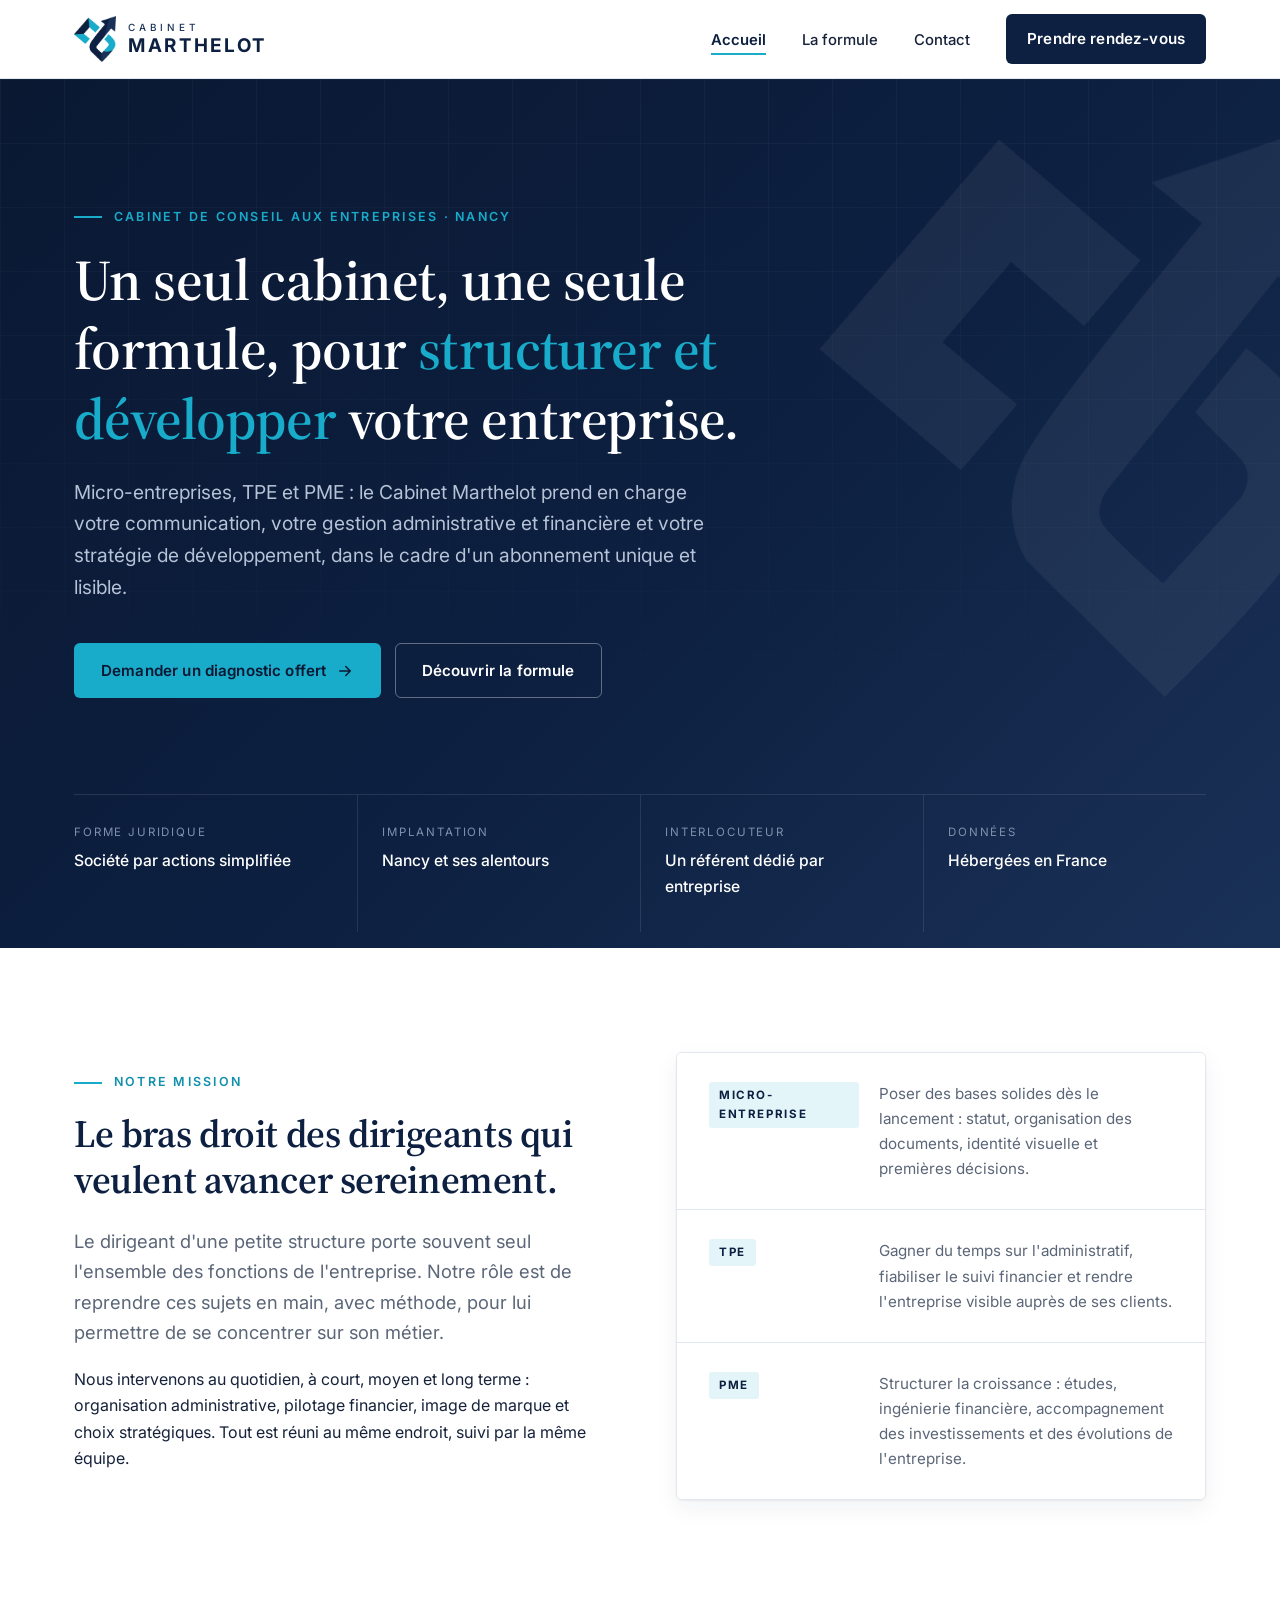
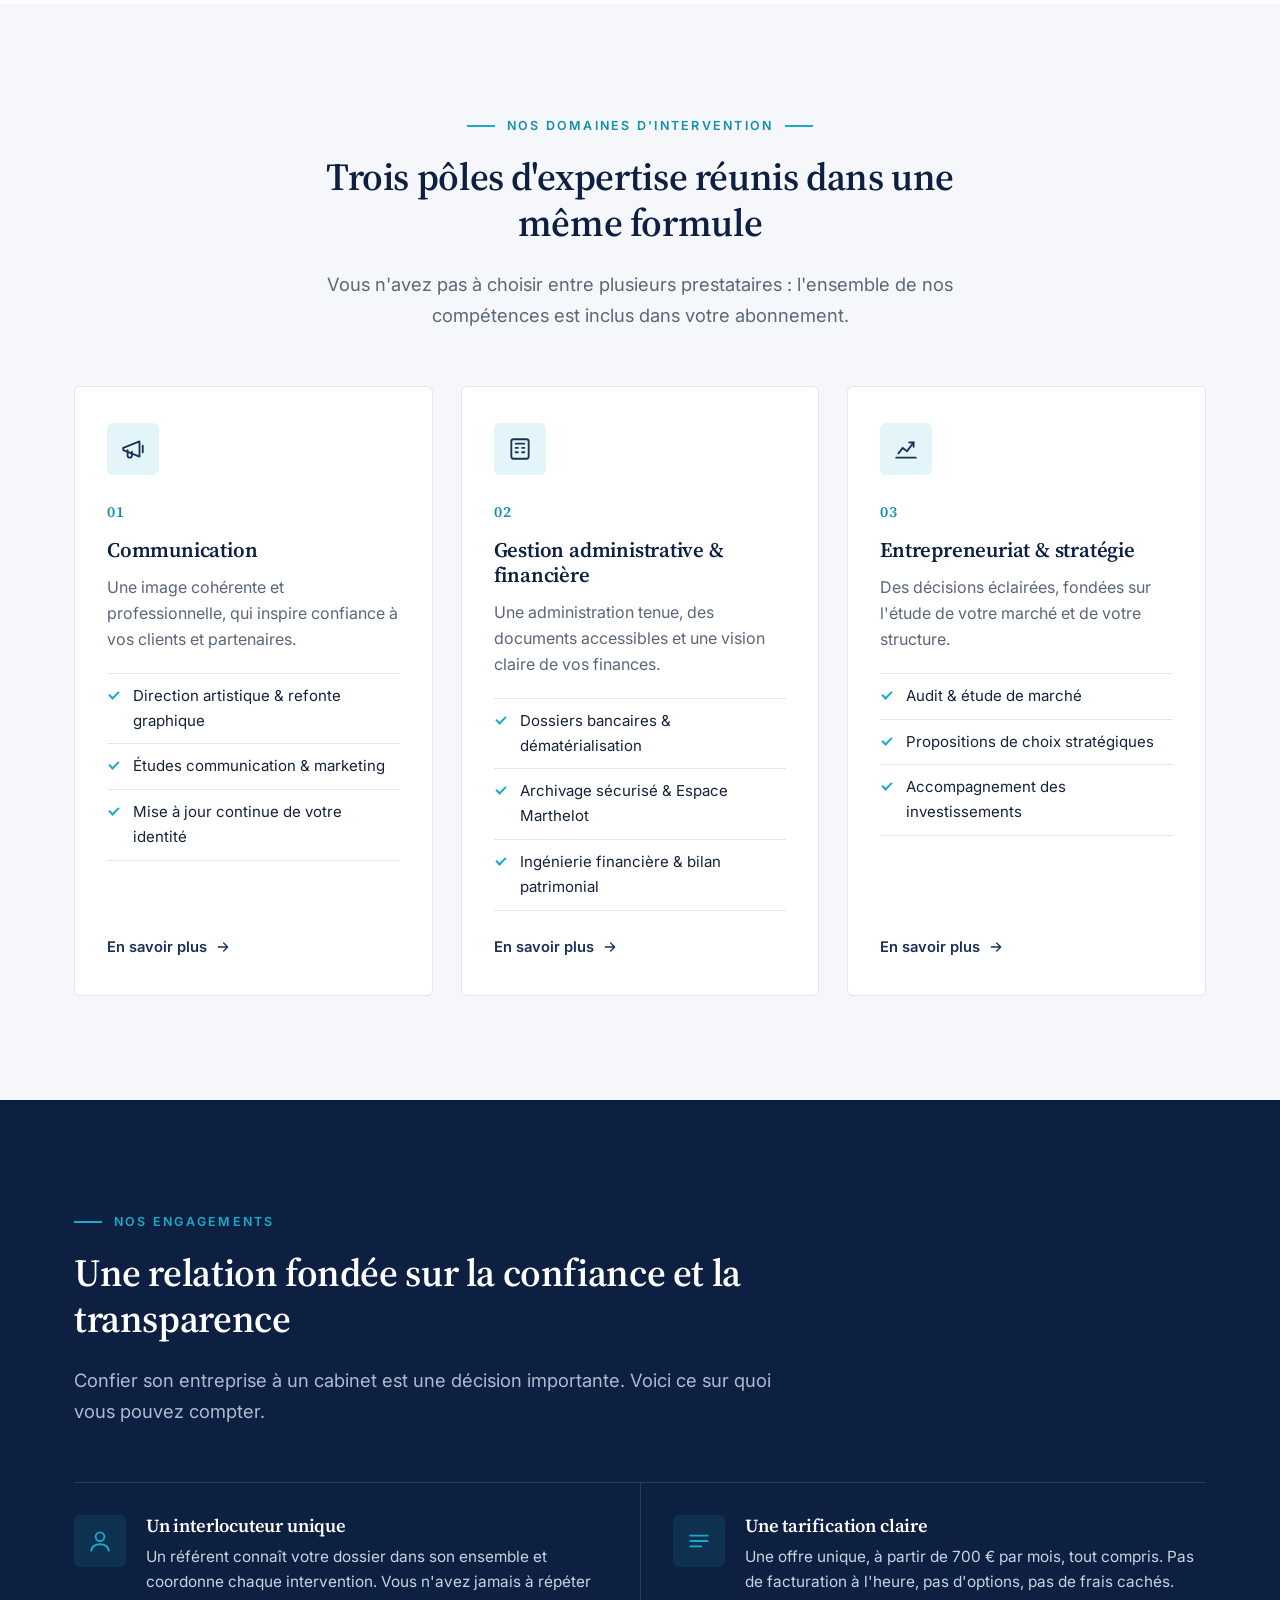
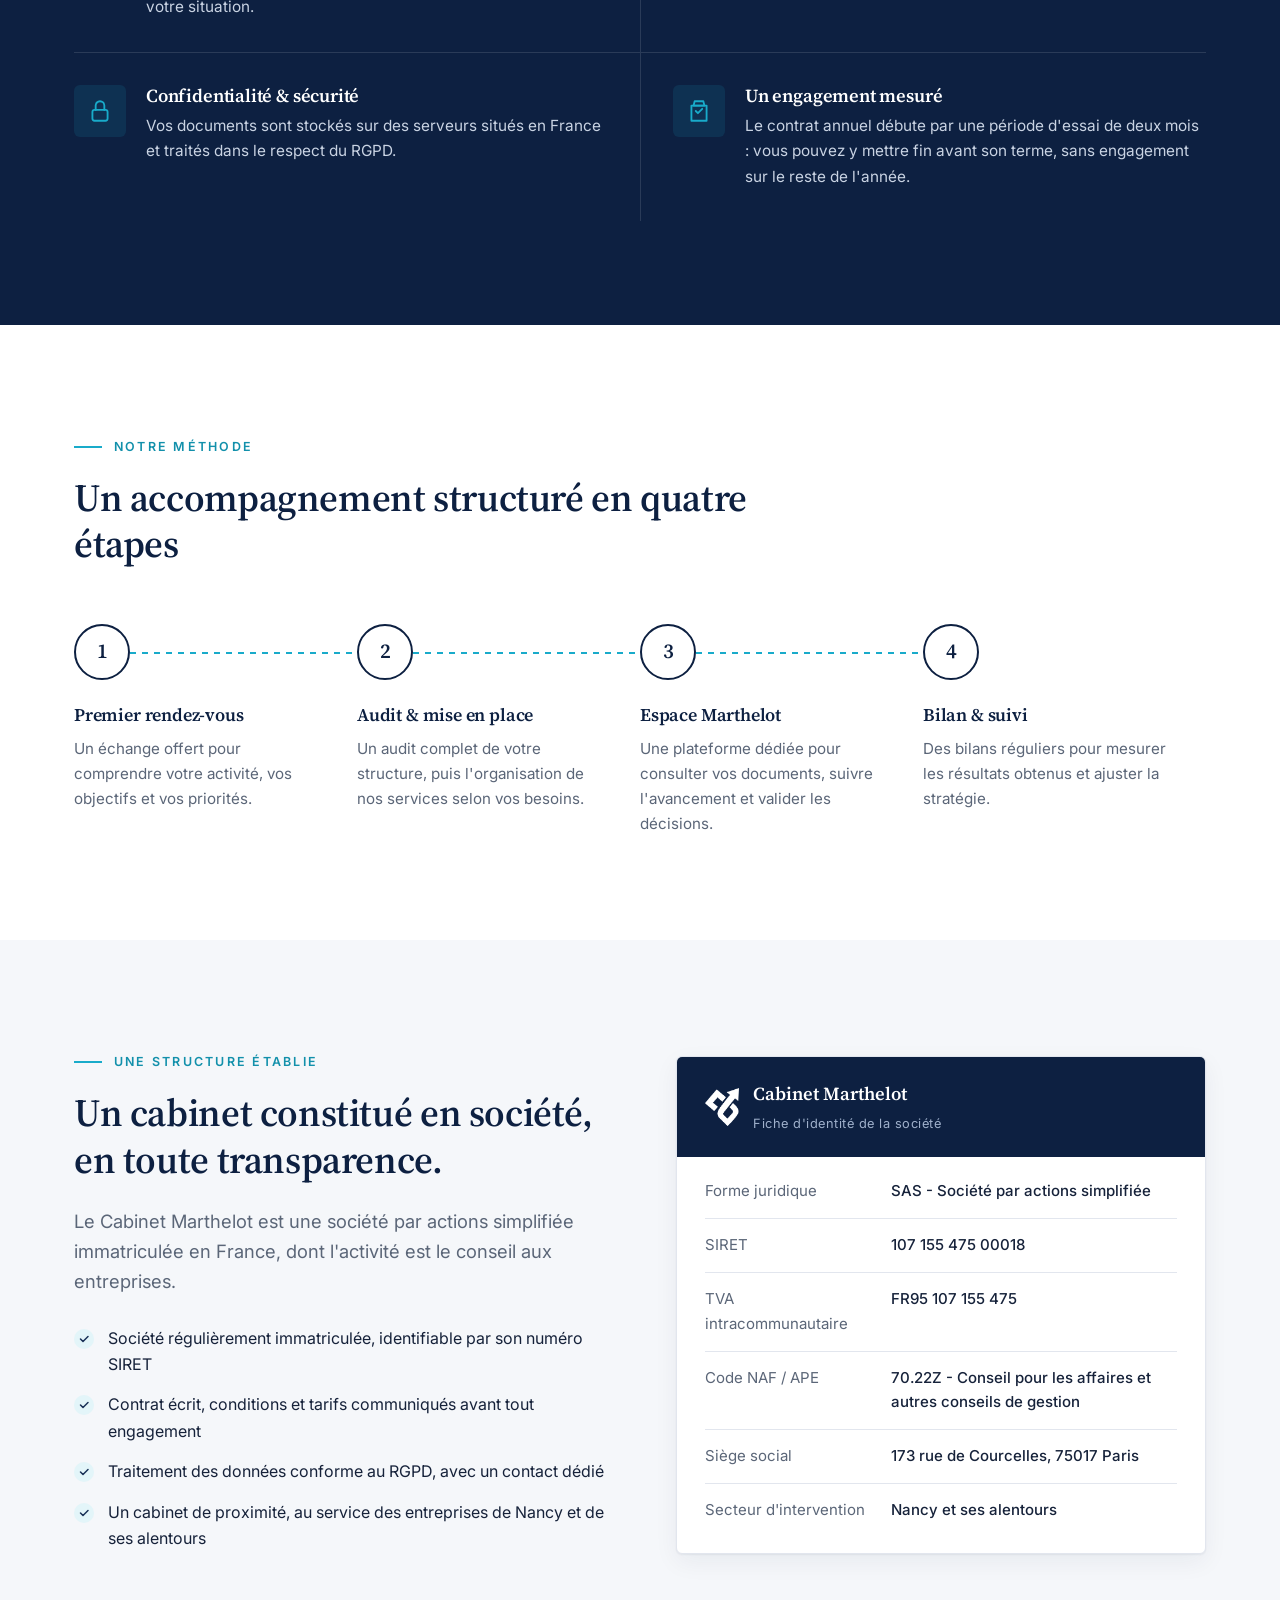
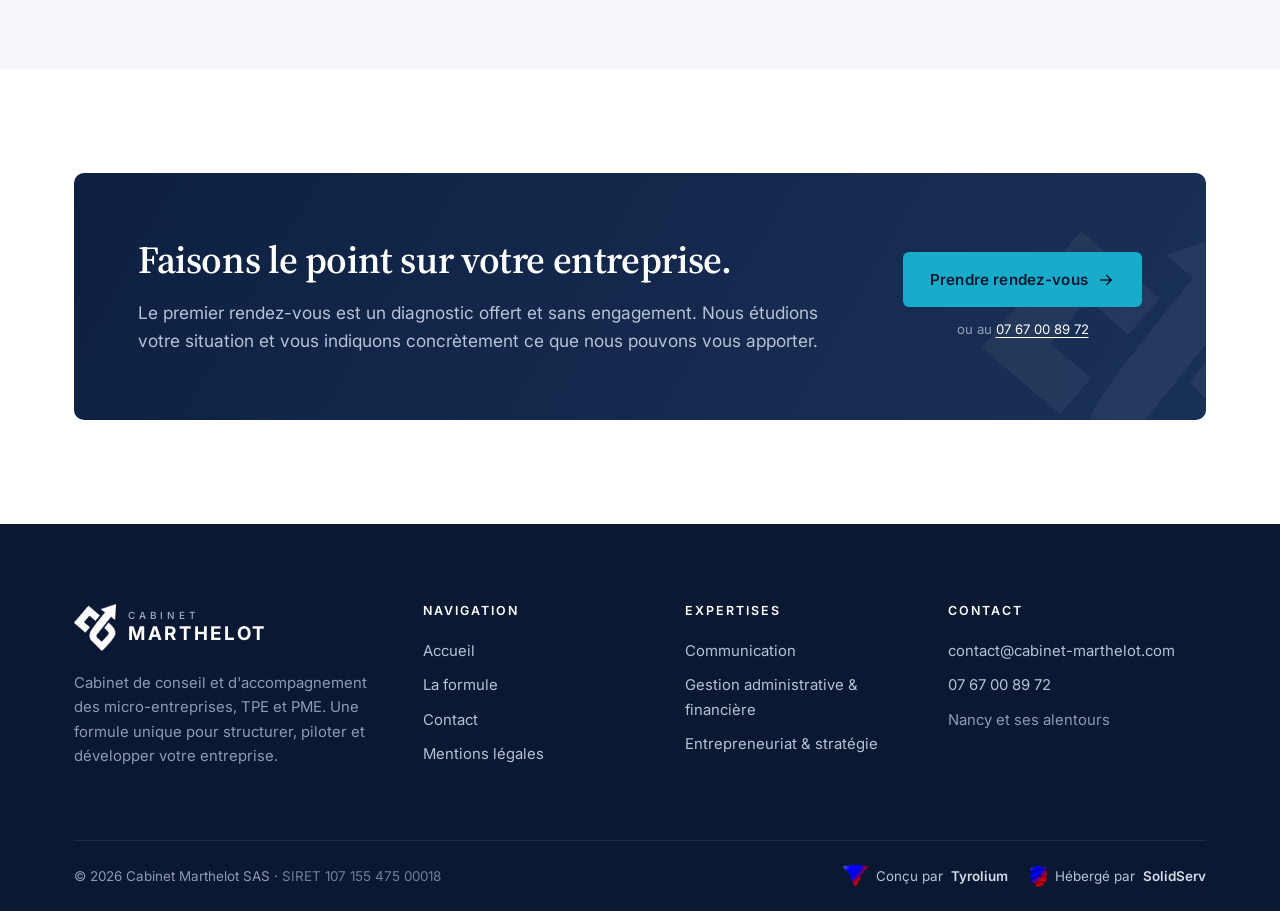
==== commit 05a088c1: "update" ====
--- a/index.html
+++ b/index.html
@@ -3,9 +3,9 @@
 <head>
   <meta charset="utf-8">
   <meta name="viewport" content="width=device-width, initial-scale=1">
-  <title>Cabinet Marthelot — Conseil et accompagnement des entreprises</title>
-  <meta name="description" content="Cabinet Marthelot, SAS de conseil aux entreprises : un abonnement unique pour accompagner micro-entreprises, TPE et PME en communication, gestion administrative et financière, et stratégie.">
-  <meta property="og:title" content="Cabinet Marthelot — Conseil et accompagnement des entreprises">
+  <title>Cabinet Marthelot - Conseil et accompagnement des entreprises</title>
+  <meta name="description" content="Cabinet Marthelot, SAS de conseil aux entreprises à Nancy et ses alentours : un abonnement unique pour accompagner micro-entreprises, TPE et PME en communication, gestion administrative et financière, et stratégie.">
+  <meta property="og:title" content="Cabinet Marthelot - Conseil et accompagnement des entreprises">
   <meta property="og:description" content="Un interlocuteur unique et une formule unique pour structurer, piloter et développer votre entreprise.">
   <meta property="og:type" content="website">
   <meta property="og:image" content="assets/logo+typo+fond.jpeg">
@@ -20,7 +20,7 @@
 
   <header class="site-header">
     <div class="container header-inner">
-      <a class="brand" href="index.html" aria-label="Cabinet Marthelot — accueil">
+      <a class="brand" href="index.html" aria-label="Cabinet Marthelot - accueil">
         <img src="assets/img/marthelot-mark.png" alt="" width="42" height="42">
         <span class="brand-text"><small>CABINET</small><strong>MARTHELOT</strong></span>
       </a>
@@ -45,7 +45,7 @@
       <img class="hero-mark" src="assets/img/marthelot-mark-white.png" alt="">
       <div class="container">
         <div class="hero-inner">
-          <p class="eyebrow">Cabinet de conseil aux entreprises</p>
+          <p class="eyebrow">Cabinet de conseil aux entreprises · Nancy</p>
           <h1>Un seul cabinet, une seule formule, pour <em>structurer et développer</em> votre entreprise.</h1>
           <p class="lead">Micro-entreprises, TPE et PME : le Cabinet Marthelot prend en charge votre communication, votre gestion administrative et financière et votre stratégie de développement, dans le cadre d'un abonnement unique et lisible.</p>
           <div class="hero-actions">
@@ -58,7 +58,7 @@
 
         <dl class="trust-bar">
           <div class="trust-item"><dt>Forme juridique</dt><dd>Société par actions simplifiée</dd></div>
-          <div class="trust-item"><dt>Siège social</dt><dd>Paris 17<sup>e</sup> — rue de Courcelles</dd></div>
+          <div class="trust-item"><dt>Implantation</dt><dd>Nancy et ses alentours</dd></div>
           <div class="trust-item"><dt>Interlocuteur</dt><dd>Un référent dédié par entreprise</dd></div>
           <div class="trust-item"><dt>Données</dt><dd>Hébergées en France</dd></div>
         </dl>
@@ -169,7 +169,7 @@
           </div>
           <div class="commitment reveal">
             <div class="icon"><svg viewBox="0 0 24 24" fill="none" stroke="currentColor" stroke-width="1.7" stroke-linecap="round" stroke-linejoin="round" aria-hidden="true"><path d="M4 7h16M4 12h16M4 17h10"/></svg></div>
-            <div><h3>Une tarification claire</h3><p>Des frais de démarrage et un abonnement mensuel, définis à l'avance. Pas de facturation à l'heure ni de frais cachés.</p></div>
+            <div><h3>Une tarification claire</h3><p>Une offre unique, à partir de 700 € par mois, tout compris. Pas de facturation à l'heure, pas d'options, pas de frais cachés.</p></div>
           </div>
           <div class="commitment reveal">
             <div class="icon"><svg viewBox="0 0 24 24" fill="none" stroke="currentColor" stroke-width="1.7" stroke-linecap="round" stroke-linejoin="round" aria-hidden="true"><rect x="5" y="11" width="14" height="10" rx="2"/><path d="M8 11V7a4 4 0 0 1 8 0v4"/></svg></div>
@@ -227,7 +227,7 @@
               <li>Société régulièrement immatriculée, identifiable par son numéro SIRET</li>
               <li>Contrat écrit, conditions et tarifs communiqués avant tout engagement</li>
               <li>Traitement des données conforme au RGPD, avec un contact dédié</li>
-              <li>Accompagnement des entreprises de Nancy, de Paris et de toute la France</li>
+              <li>Un cabinet de proximité, au service des entreprises de Nancy et de ses alentours</li>
             </ul>
           </div>
           <div class="company-card reveal">
@@ -236,11 +236,12 @@
               <div><strong>Cabinet Marthelot</strong><span>Fiche d'identité de la société</span></div>
             </header>
             <dl>
-              <div class="row"><dt>Forme juridique</dt><dd>SAS — Société par actions simplifiée</dd></div>
+              <div class="row"><dt>Forme juridique</dt><dd>SAS - Société par actions simplifiée</dd></div>
               <div class="row"><dt>SIRET</dt><dd>107 155 475 00018</dd></div>
               <div class="row"><dt>TVA intracommunautaire</dt><dd>FR95 107 155 475</dd></div>
-              <div class="row"><dt>Code NAF / APE</dt><dd>70.22Z — Conseil pour les affaires et autres conseils de gestion</dd></div>
+              <div class="row"><dt>Code NAF / APE</dt><dd>70.22Z - Conseil pour les affaires et autres conseils de gestion</dd></div>
               <div class="row"><dt>Siège social</dt><dd>173 rue de Courcelles, 75017 Paris</dd></div>
+              <div class="row"><dt>Secteur d'intervention</dt><dd>Nancy et ses alentours</dd></div>
             </dl>
           </div>
         </div>
@@ -299,7 +300,7 @@
           <ul>
             <li><a href="mailto:contact@cabinet-marthelot.com">contact@cabinet-marthelot.com</a></li>
             <li><a href="tel:+33767008972">07 67 00 89 72</a></li>
-            <li>173 rue de Courcelles<br>75017 Paris</li>
+            <li>Nancy et ses alentours</li>
           </ul>
         </div>
       </div>
--- a/css/style.css
+++ b/css/style.css
@@ -294,18 +294,27 @@
 .cta-band .small { font-size: .82rem; color: #8da0bf; text-align: center; }
 
 /* ---------- Page Formule ---------- */
-.formula-intro { display: grid; grid-template-columns: 1fr 1fr; gap: 28px; }
-.formula-part { border: 1px solid var(--line); border-radius: var(--radius); padding: 40px; background: #fff; position: relative; }
-.formula-part.featured { border: 2px solid var(--navy); box-shadow: var(--shadow-lg); }
-.formula-part .label { font-size: .75rem; font-weight: 700; letter-spacing: .16em; text-transform: uppercase; color: var(--cyan-600); margin-bottom: 12px; }
-.formula-part .price { font-family: var(--serif); font-size: 1.5rem; color: var(--navy); margin: 18px 0 6px; }
-.formula-part .price small { font-family: var(--sans); font-size: .85rem; color: var(--muted); }
-.formula-part ul { margin-top: 24px; }
-.plus-sign {
-  position: absolute; left: -22px; top: 50%; transform: translateY(-50%);
-  width: 44px; height: 44px; border-radius: 50%; background: var(--cyan); color: var(--navy-900);
-  display: grid; place-items: center; font-size: 1.6rem; font-weight: 600; z-index: 2; box-shadow: 0 0 0 6px #fff;
-}
+.offer { display: grid; grid-template-columns: 1fr 440px; gap: 72px; align-items: center; }
+.offer-pitch .check-list strong { color: var(--navy); }
+.offer-card {
+  position: relative; overflow: hidden; border-radius: 10px; padding: 48px 44px;
+  background: linear-gradient(150deg, var(--navy-900) 0%, var(--navy) 55%, var(--navy-700) 100%);
+  color: #b6c2d6; box-shadow: var(--shadow-lg);
+}
+.offer-card::before { content: ""; position: absolute; inset: 0 0 auto 0; height: 4px; background: linear-gradient(90deg, var(--cyan), #6fd3e8); }
+.offer-mark { position: absolute; right: -50px; top: -30px; width: 220px; opacity: .06; pointer-events: none; }
+.offer-label { font-size: .75rem; font-weight: 700; letter-spacing: .2em; text-transform: uppercase; color: var(--cyan); margin-bottom: 26px; }
+.offer-from { margin: 0; font-size: .9rem; color: #8da0bf; }
+.offer-price { font-family: var(--serif); font-size: 4rem; font-weight: 600; color: #fff; line-height: 1; margin: 6px 0 14px; letter-spacing: -.02em; }
+.offer-price span { font-family: var(--sans); font-size: 1rem; font-weight: 500; color: #8da0bf; margin-left: 8px; letter-spacing: 0; }
+.offer-note { font-size: .86rem; color: #8da0bf; padding-bottom: 24px; margin-bottom: 8px; border-bottom: 1px solid rgba(255,255,255,.1); }
+.offer-card ul { list-style: none; padding: 0; margin: 0 0 32px; }
+.offer-card li { position: relative; padding: 10px 0 10px 30px; color: #e3e9f3; font-size: .95rem; }
+.offer-card li::before {
+  content: ""; position: absolute; left: 2px; top: 17px; width: 10px; height: 6px;
+  border-left: 2px solid var(--cyan); border-bottom: 2px solid var(--cyan); transform: rotate(-45deg);
+}
+.offer-card .btn { width: 100%; justify-content: center; }
 
 .pole { display: grid; grid-template-columns: 340px 1fr; gap: 64px; padding: 72px 0; border-top: 1px solid var(--line); }
 .pole:first-of-type { border-top: 0; padding-top: 0; }
@@ -317,11 +326,6 @@
 .pole-item:hover { background: #fff; border-color: var(--line); }
 .pole-item h3 { font-family: var(--sans); font-size: 1rem; font-weight: 600; margin-bottom: 6px; color: var(--navy); }
 .pole-item p { color: var(--muted); font-size: .93rem; margin: 0; }
-.pole-item .badge { display: inline-block; font-size: .68rem; font-weight: 600; letter-spacing: .08em; text-transform: uppercase; padding: 2px 8px; border-radius: 3px; margin-bottom: 10px; }
-.badge-start { background: #fff3e0; color: #8a5a00; }
-.badge-sub { background: var(--cyan-100); color: var(--navy-700); }
-.legend { display: flex; flex-wrap: wrap; gap: 18px; font-size: .88rem; color: var(--muted); margin-top: 24px; }
-.legend span { display: inline-flex; align-items: center; gap: 8px; }
 
 .terms { display: grid; grid-template-columns: repeat(3, 1fr); gap: 28px; }
 .term { padding: 32px; border-top: 3px solid var(--cyan); background: rgba(255,255,255,.04); border-radius: 0 0 var(--radius) var(--radius); }
@@ -389,7 +393,6 @@
 .legal dt { color: var(--muted); }
 .legal dd { margin: 0; font-weight: 500; }
 .legal p, .legal li { color: #39445a; }
-.legal .todo { background: #fff3e0; color: #8a5a00; padding: 1px 6px; border-radius: 3px; font-weight: 500; }
 
 /* ---------- Pied de page ---------- */
 .site-footer { background: var(--navy-900); color: #8d9bb5; font-size: .93rem; }
@@ -441,7 +444,7 @@
   .main-nav .btn { margin-top: 16px; justify-content: center; }
 
   .section { padding: 76px 0; }
-  .grid-2, .formula-intro { grid-template-columns: 1fr; gap: 40px; }
+  .grid-2, .offer { grid-template-columns: 1fr; gap: 40px; }
   .grid-3, .terms { grid-template-columns: 1fr; }
   .grid-4 { grid-template-columns: 1fr 1fr; }
   .trust-bar { grid-template-columns: 1fr 1fr; }
@@ -452,7 +455,6 @@
   .steps { grid-template-columns: 1fr 1fr; gap: 40px 0; }
   .step:nth-child(2)::before { display: none; }
   .cta-band { grid-template-columns: 1fr; padding: 44px 32px; }
-  .plus-sign { left: 50%; top: -22px; transform: translateX(-50%); }
 }
 
 @media (max-width: 600px) {
@@ -469,7 +471,9 @@
   .grid-4, .steps, .pole-items { grid-template-columns: 1fr; }
   .profile { grid-template-columns: 1fr; gap: 4px; padding: 24px 20px; }
   .step::before { display: none; }
-  .card, .formula-part { padding: 28px 22px; }
+  .card { padding: 28px 22px; }
+  .offer-card { padding: 40px 24px; }
+  .offer-price { font-size: 3.2rem; }
   .company-card .row { grid-template-columns: 1fr; gap: 2px; }
   .form-card { padding: 28px 20px; }
   .form-grid { grid-template-columns: 1fr; }
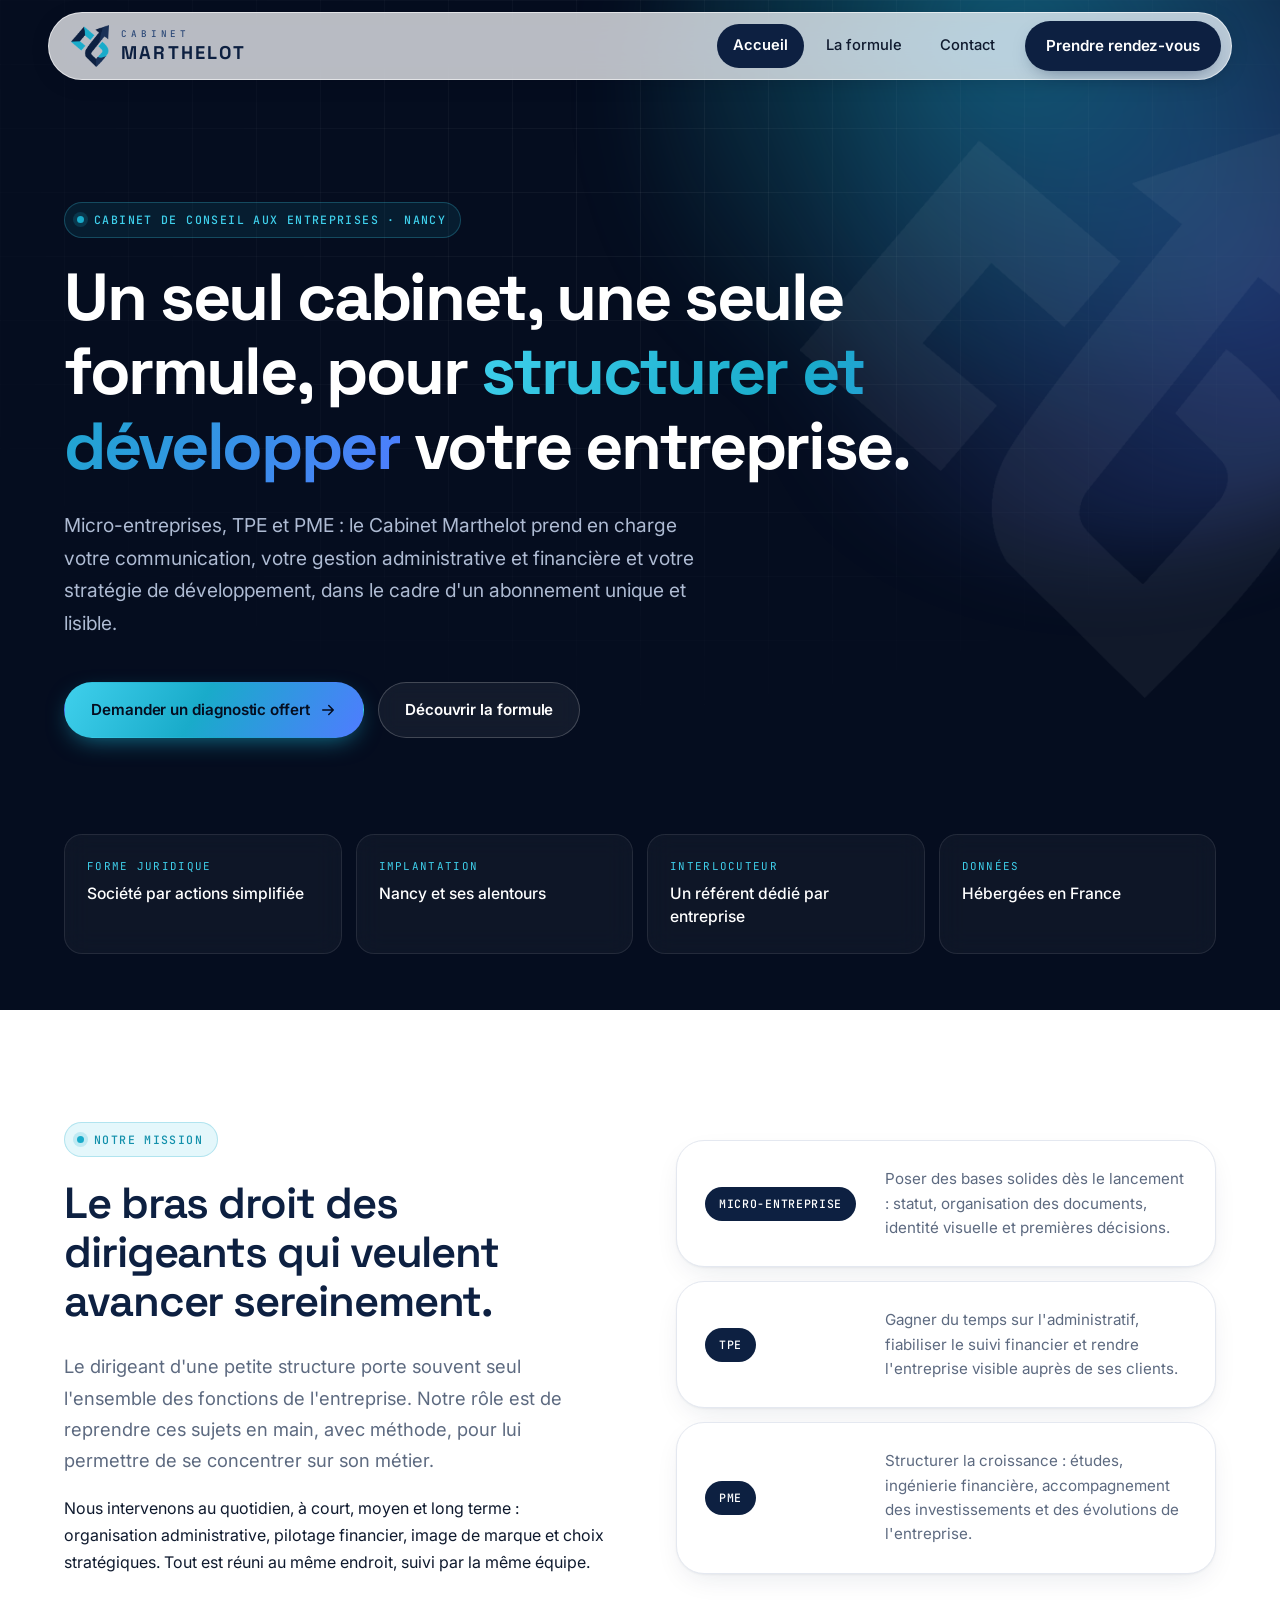
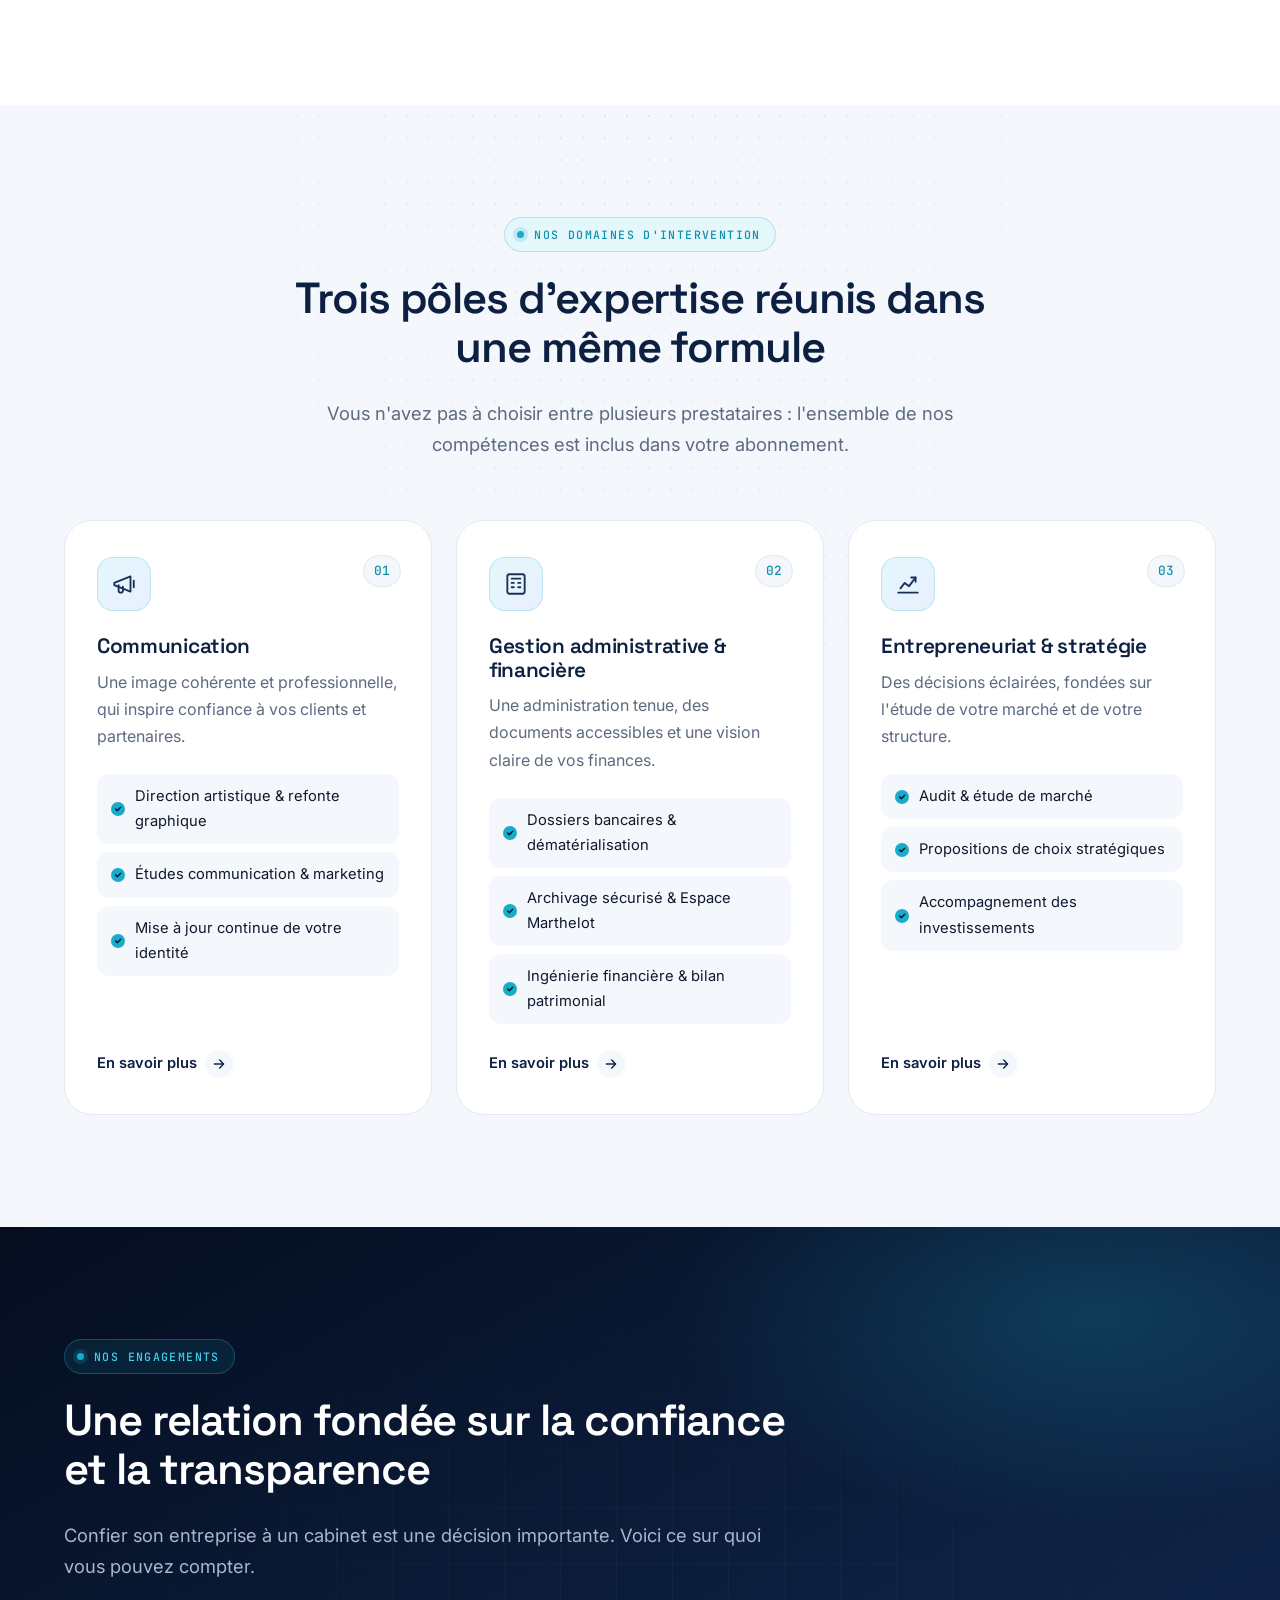
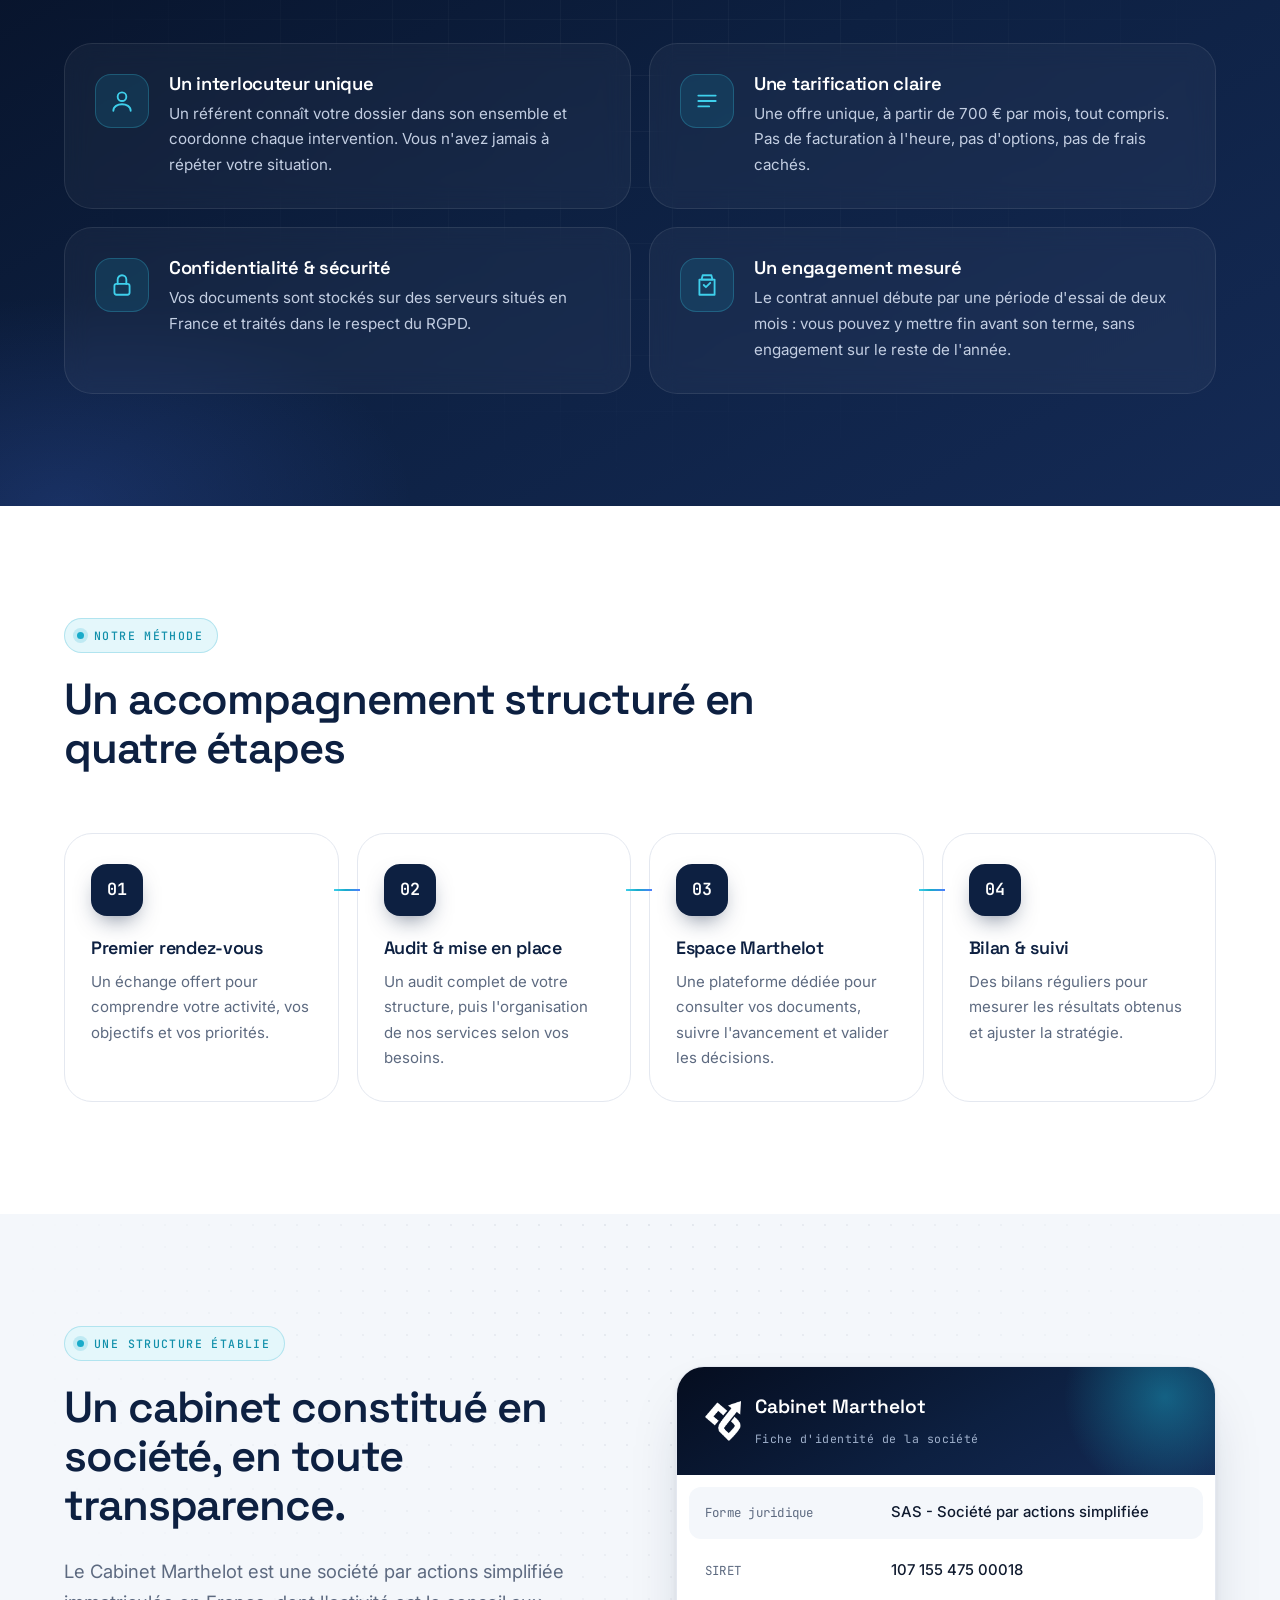
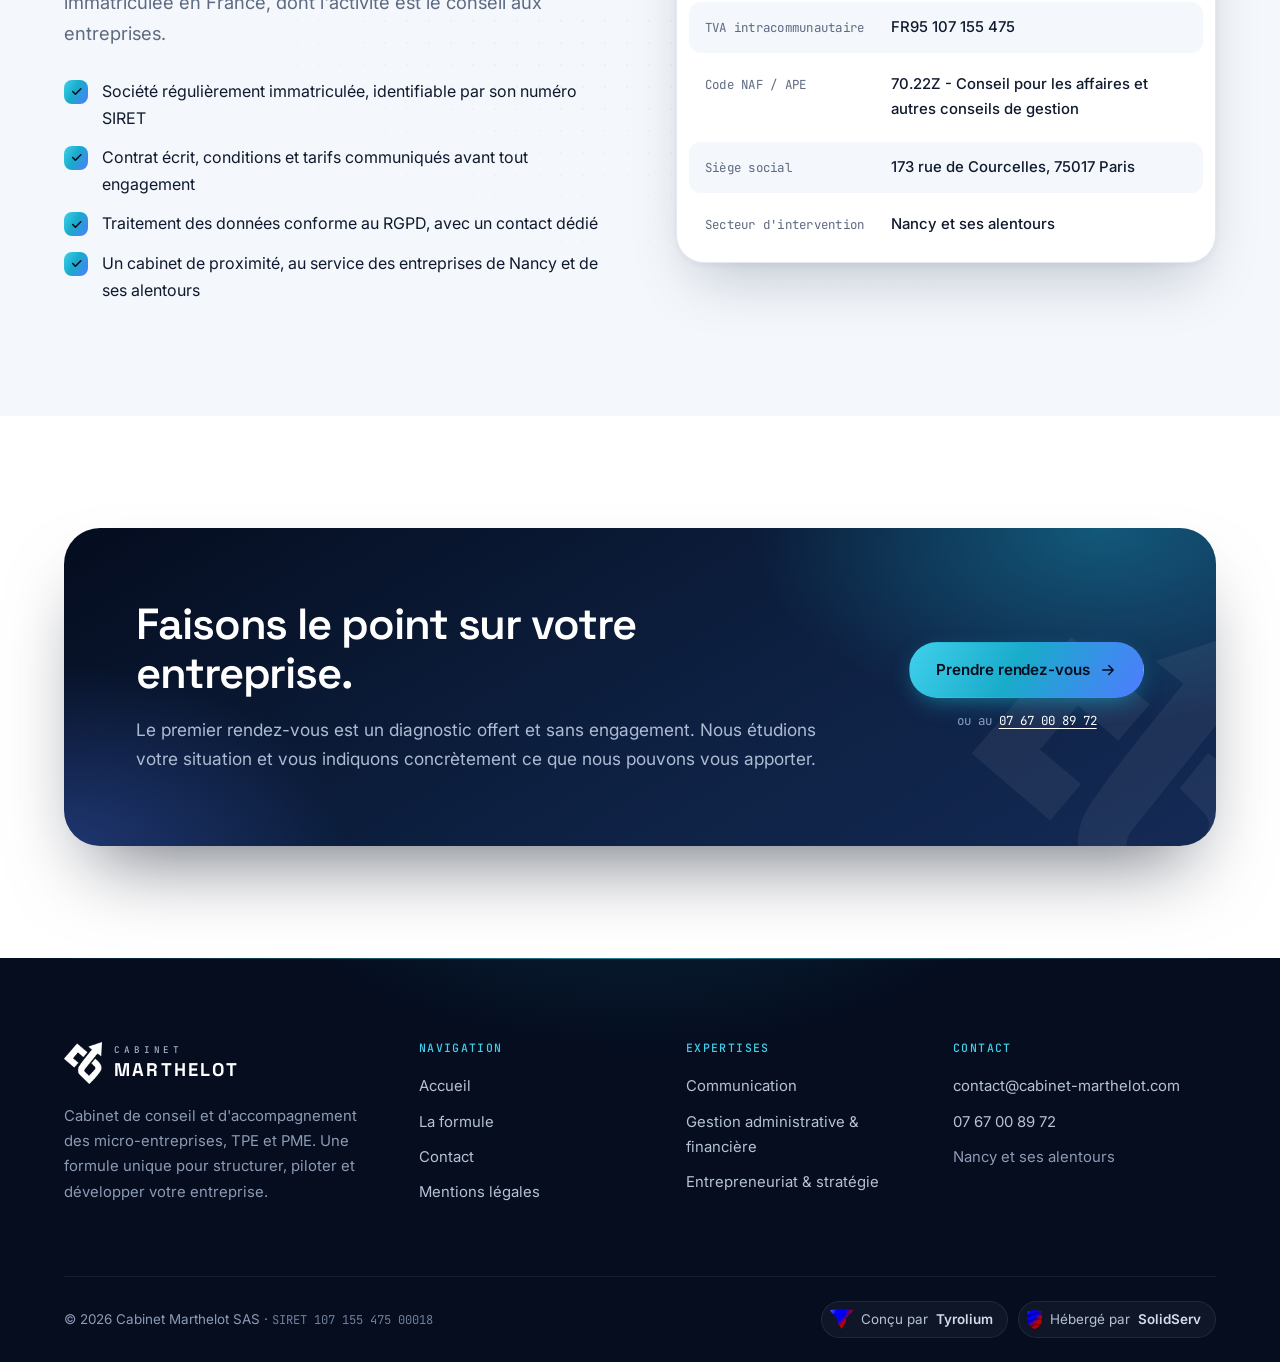
==== commit d7ad330c: "init" ====
--- a/index.html
+++ b/index.html
@@ -3,16 +3,131 @@
 <head>
   <meta charset="utf-8">
   <meta name="viewport" content="width=device-width, initial-scale=1">
-  <title>Cabinet Marthelot - Conseil et accompagnement des entreprises</title>
-  <meta name="description" content="Cabinet Marthelot, SAS de conseil aux entreprises à Nancy et ses alentours : un abonnement unique pour accompagner micro-entreprises, TPE et PME en communication, gestion administrative et financière, et stratégie.">
-  <meta property="og:title" content="Cabinet Marthelot - Conseil et accompagnement des entreprises">
-  <meta property="og:description" content="Un interlocuteur unique et une formule unique pour structurer, piloter et développer votre entreprise.">
+  <title>Cabinet Marthelot - Cabinet de conseil aux entreprises à Nancy</title>
+  <meta name="description" content="Cabinet Marthelot, SAS de conseil à Nancy : une offre unique dès 700 €/mois pour micro-entreprises, TPE et PME : communication, gestion et stratégie.">
+  <meta name="robots" content="index, follow, max-image-preview:large">
+  <meta name="author" content="Cabinet Marthelot">
+  <meta name="theme-color" content="#0d2041">
+  <link rel="canonical" href="https://www.cabinet-marthelot.com/">
+
+  <!-- Réseaux sociaux (Open Graph / LinkedIn / Facebook) -->
   <meta property="og:type" content="website">
-  <meta property="og:image" content="assets/logo+typo+fond.jpeg">
+  <meta property="og:locale" content="fr_FR">
+  <meta property="og:site_name" content="Cabinet Marthelot">
+  <meta property="og:url" content="https://www.cabinet-marthelot.com/">
+  <meta property="og:title" content="Cabinet Marthelot - Cabinet de conseil aux entreprises à Nancy">
+  <meta property="og:description" content="Un interlocuteur unique et une offre unique pour structurer, piloter et développer votre entreprise, à Nancy et ses alentours.">
+  <meta property="og:image" content="https://www.cabinet-marthelot.com/assets/img/og-image.jpg">
+  <meta property="og:image:width" content="1200">
+  <meta property="og:image:height" content="630">
+  <meta property="og:image:alt" content="Cabinet Marthelot - Conseil et accompagnement des micro-entreprises, TPE et PME">
+  <meta name="twitter:card" content="summary_large_image">
+  <meta name="twitter:title" content="Cabinet Marthelot - Cabinet de conseil aux entreprises à Nancy">
+  <meta name="twitter:description" content="Un interlocuteur unique et une offre unique pour structurer, piloter et développer votre entreprise, à Nancy et ses alentours.">
+  <meta name="twitter:image" content="https://www.cabinet-marthelot.com/assets/img/og-image.jpg">
+
+  <!-- Icônes -->
   <link rel="icon" type="image/png" href="assets/img/favicon.png">
+  <link rel="apple-touch-icon" href="assets/img/apple-touch-icon.png">
+  <link rel="manifest" href="site.webmanifest">
+
+  <!-- Données structurées -->
+  <script type="application/ld+json">
+  {
+    "@context": "https://schema.org",
+    "@graph": [
+      {
+        "@type": "ProfessionalService",
+        "@id": "https://www.cabinet-marthelot.com/#organisation",
+        "name": "Cabinet Marthelot",
+        "legalName": "Cabinet Marthelot SAS",
+        "description": "Cabinet de conseil et d'accompagnement des micro-entreprises, TPE et PME à Nancy et ses alentours : communication, gestion administrative et financière, entrepreneuriat et stratégie, réunis dans une offre unique.",
+        "url": "https://www.cabinet-marthelot.com/",
+        "logo": "https://www.cabinet-marthelot.com/assets/img/icon-512.png",
+        "image": "https://www.cabinet-marthelot.com/assets/img/og-image.jpg",
+        "email": "contact@cabinet-marthelot.com",
+        "telephone": "+33767008972",
+        "priceRange": "À partir de 700 € / mois",
+        "vatID": "FR95107155475",
+        "identifier": {
+          "@type": "PropertyValue",
+          "propertyID": "SIRET",
+          "value": "10715547500018"
+        },
+        "address": {
+          "@type": "PostalAddress",
+          "streetAddress": "173 rue de Courcelles",
+          "postalCode": "75017",
+          "addressLocality": "Paris",
+          "addressCountry": "FR"
+        },
+        "areaServed": [
+          {
+            "@type": "City",
+            "name": "Nancy"
+          },
+          {
+            "@type": "AdministrativeArea",
+            "name": "Métropole du Grand Nancy"
+          },
+          {
+            "@type": "AdministrativeArea",
+            "name": "Meurthe-et-Moselle"
+          }
+        ],
+        "knowsAbout": [
+          "Conseil aux entreprises",
+          "Accompagnement des TPE et PME",
+          "Micro-entreprise",
+          "Gestion administrative",
+          "Ingénierie financière",
+          "Bilan patrimonial",
+          "Direction artistique",
+          "Communication et marketing",
+          "Étude de marché",
+          "Stratégie d'entreprise",
+          "Dématérialisation et archivage"
+        ],
+        "contactPoint": {
+          "@type": "ContactPoint",
+          "contactType": "customer service",
+          "email": "contact@cabinet-marthelot.com",
+          "telephone": "+33767008972",
+          "areaServed": "FR",
+          "availableLanguage": "French"
+        }
+      },
+      {
+        "@type": "WebSite",
+        "@id": "https://www.cabinet-marthelot.com/#site",
+        "url": "https://www.cabinet-marthelot.com/",
+        "name": "Cabinet Marthelot",
+        "inLanguage": "fr-FR",
+        "publisher": {
+          "@id": "https://www.cabinet-marthelot.com/#organisation"
+        }
+      },
+      {
+        "@type": "WebPage",
+        "@id": "https://www.cabinet-marthelot.com/#page",
+        "url": "https://www.cabinet-marthelot.com/",
+        "name": "Cabinet Marthelot - Cabinet de conseil aux entreprises à Nancy",
+        "description": "Cabinet Marthelot, SAS de conseil à Nancy : une offre unique dès 700 €/mois pour micro-entreprises, TPE et PME : communication, gestion et stratégie.",
+        "inLanguage": "fr-FR",
+        "isPartOf": {
+          "@id": "https://www.cabinet-marthelot.com/#site"
+        },
+        "about": {
+          "@id": "https://www.cabinet-marthelot.com/#organisation"
+        },
+        "primaryImageOfPage": "https://www.cabinet-marthelot.com/assets/img/og-image.jpg"
+      }
+    ]
+  }
+  </script>
   <link rel="preconnect" href="https://fonts.googleapis.com">
   <link rel="preconnect" href="https://fonts.gstatic.com" crossorigin>
-  <link href="https://fonts.googleapis.com/css2?family=Inter:wght@400;500;600;700&family=Source+Serif+4:opsz,wght@8..60,500;8..60,600&display=swap" rel="stylesheet">
+  <link href="https://fonts.googleapis.com/css2?family=Inter:wght@400;500;600;700&family=JetBrains+Mono:wght@400;500;600&family=Space+Grotesk:wght@500;600;700&display=swap" rel="stylesheet">
   <link rel="stylesheet" href="css/style.css">
 </head>
 <body>
@@ -20,7 +135,7 @@
 
   <header class="site-header">
     <div class="container header-inner">
-      <a class="brand" href="index.html" aria-label="Cabinet Marthelot - accueil">
+      <a class="brand" href="./" aria-label="Cabinet Marthelot - accueil">
         <img src="assets/img/marthelot-mark.png" alt="" width="42" height="42">
         <span class="brand-text"><small>CABINET</small><strong>MARTHELOT</strong></span>
       </a>
@@ -29,7 +144,7 @@
       </button>
       <nav class="main-nav" id="menu" aria-label="Navigation principale">
         <ul>
-          <li><a href="index.html" aria-current="page">Accueil</a></li>
+          <li><a href="./" aria-current="page">Accueil</a></li>
           <li><a href="formule.html">La formule</a></li>
           <li><a href="contact.html">Contact</a></li>
           <li><a class="btn btn-navy" href="contact.html">Prendre rendez-vous</a></li>
@@ -272,7 +387,7 @@
     <div class="container">
       <div class="footer-main">
         <div class="footer-brand">
-          <a class="brand" href="index.html">
+          <a class="brand" href="./">
             <img src="assets/img/marthelot-mark-white.png" alt="" width="42" height="42">
             <span class="brand-text"><small>CABINET</small><strong>MARTHELOT</strong></span>
           </a>
@@ -281,7 +396,7 @@
         <div>
           <h4>Navigation</h4>
           <ul>
-            <li><a href="index.html">Accueil</a></li>
+            <li><a href="./">Accueil</a></li>
             <li><a href="formule.html">La formule</a></li>
             <li><a href="contact.html">Contact</a></li>
             <li><a href="mentions-legales.html">Mentions légales</a></li>
--- a/css/style.css
+++ b/css/style.css
@@ -1,29 +1,44 @@
 /* ==========================================================================
-   Cabinet Marthelot — feuille de style principale
+   Cabinet Marthelot — feuille de style principale (refonte moderne)
    Conception : Tyrolium · Hébergement : SolidServ
    ========================================================================== */
 
 :root {
-  --navy-900: #0a1832;
+  --navy-950: #050d1f;
+  --navy-900: #081430;
   --navy: #0d2041;
   --navy-700: #1a3157;
   --navy-500: #2d4a78;
   --cyan: #19abca;
+  --cyan-400: #3fd0ec;
   --cyan-600: #1290ab;
-  --cyan-100: #e3f5f9;
-  --ink: #16223a;
-  --muted: #5b6678;
-  --line: #e2e6ee;
-  --soft: #f5f7fa;
+  --cyan-100: #e4f7fb;
+  --blue: #4f7cff;
+  --ink: #0f1a2e;
+  --muted: #5d6a80;
+  --line: #e4e8f0;
+  --soft: #f4f7fb;
   --white: #ffffff;
 
-  --serif: "Source Serif 4", Georgia, "Times New Roman", serif;
+  --grad: linear-gradient(120deg, var(--cyan-400) 0%, var(--cyan) 45%, var(--blue) 100%);
+  --grad-dark: linear-gradient(150deg, var(--navy-950) 0%, var(--navy) 55%, #142a55 100%);
+
+  --display: "Space Grotesk", "Inter", system-ui, sans-serif;
   --sans: "Inter", system-ui, -apple-system, "Segoe UI", Roboto, sans-serif;
-
-  --radius: 6px;
-  --container: 1180px;
-  --shadow: 0 1px 2px rgba(13, 32, 65, .06), 0 8px 24px rgba(13, 32, 65, .06);
-  --shadow-lg: 0 2px 4px rgba(13, 32, 65, .06), 0 20px 48px rgba(13, 32, 65, .12);
+  --mono: "JetBrains Mono", ui-monospace, "SF Mono", Menlo, monospace;
+  /* Conservé pour compatibilité avec les anciens styles en ligne */
+  --serif: var(--display);
+
+  --radius-sm: 12px;
+  --radius: 18px;
+  --radius-lg: 28px;
+  --radius-pill: 999px;
+  --container: 1200px;
+  --header-h: 92px;
+
+  --shadow: 0 1px 2px rgba(13, 32, 65, .05), 0 10px 30px -10px rgba(13, 32, 65, .12);
+  --shadow-lg: 0 2px 6px rgba(13, 32, 65, .05), 0 30px 60px -20px rgba(13, 32, 65, .25);
+  --glow: 0 0 0 1px rgba(63, 208, 236, .25), 0 10px 40px -10px rgba(25, 171, 202, .55);
 }
 
 *, *::before, *::after { box-sizing: border-box; }
@@ -34,451 +49,687 @@
   margin: 0;
   font-family: var(--sans);
   font-size: 16px;
-  line-height: 1.65;
+  line-height: 1.7;
   color: var(--ink);
   background: var(--white);
   -webkit-font-smoothing: antialiased;
+  overflow-x: hidden;
 }
 
 img { max-width: 100%; display: block; }
-[id] { scroll-margin-top: 100px; }
-a { color: var(--navy-700); text-decoration-thickness: 1px; text-underline-offset: 3px; }
+[id] { scroll-margin-top: 110px; }
+a { color: var(--navy-700); text-decoration-thickness: 1px; text-underline-offset: 3px; transition: color .2s; }
 a:hover { color: var(--cyan-600); }
+::selection { background: var(--cyan); color: var(--navy-950); }
 
 h1, h2, h3, h4 {
-  font-family: var(--serif);
+  font-family: var(--display);
   font-weight: 600;
   color: var(--navy);
-  line-height: 1.2;
+  line-height: 1.12;
   margin: 0 0 .6em;
-  letter-spacing: -.01em;
-}
-h1 { font-size: clamp(2.2rem, 4.6vw, 3.6rem); }
-h2 { font-size: clamp(1.75rem, 3vw, 2.5rem); }
-h3 { font-size: 1.3rem; }
+  letter-spacing: -.025em;
+}
+h1 { font-size: clamp(2.4rem, 5.2vw, 4.2rem); font-weight: 700; letter-spacing: -.035em; }
+h2 { font-size: clamp(1.9rem, 3.4vw, 2.8rem); }
+h3 { font-size: 1.3rem; letter-spacing: -.015em; }
 p { margin: 0 0 1em; }
 
 .container { width: 100%; max-width: var(--container); margin: 0 auto; padding: 0 24px; }
 
 .skip-link {
   position: absolute; left: -9999px; top: 8px;
-  background: var(--navy); color: #fff; padding: 10px 16px; z-index: 1000; border-radius: var(--radius);
+  background: var(--navy); color: #fff; padding: 10px 16px; z-index: 1000; border-radius: var(--radius-pill);
 }
 .skip-link:focus { left: 8px; }
 
-:focus-visible { outline: 2px solid var(--cyan); outline-offset: 3px; }
+:focus-visible { outline: 2px solid var(--cyan); outline-offset: 3px; border-radius: 6px; }
 
 /* ---------- Boutons ---------- */
 .btn {
-  display: inline-flex; align-items: center; gap: .6em;
+  display: inline-flex; align-items: center; justify-content: center; gap: .6em;
   padding: 14px 26px;
-  font-family: var(--sans); font-size: .95rem; font-weight: 600; letter-spacing: .01em;
-  text-decoration: none; border-radius: var(--radius); border: 1px solid transparent;
-  cursor: pointer; transition: background .2s, color .2s, border-color .2s, transform .2s;
-}
-.btn svg { width: 18px; height: 18px; transition: transform .2s; }
-.btn:hover svg { transform: translateX(3px); }
-.btn-primary { background: var(--cyan); color: var(--navy-900); }
-.btn-primary:hover { background: #2dbad8; color: var(--navy-900); }
-.btn-navy { background: var(--navy); color: #fff; }
-.btn-navy:hover { background: var(--navy-700); color: #fff; }
-.btn-ghost { border-color: rgba(255,255,255,.35); color: #fff; }
-.btn-ghost:hover { border-color: #fff; color: #fff; background: rgba(255,255,255,.06); }
+  font-family: var(--sans); font-size: .95rem; font-weight: 600; letter-spacing: -.005em;
+  text-decoration: none; border-radius: var(--radius-pill); border: 1px solid transparent;
+  cursor: pointer; position: relative; isolation: isolate;
+  transition: background .25s, color .25s, border-color .25s, transform .25s, box-shadow .25s;
+}
+.btn:hover { transform: translateY(-2px); }
+.btn svg { width: 18px; height: 18px; transition: transform .25s; }
+.btn:hover svg { transform: translateX(4px); }
+.btn-primary { background: var(--grad); color: var(--navy-950); box-shadow: 0 8px 24px -8px rgba(25,171,202,.7); }
+.btn-primary:hover { color: var(--navy-950); box-shadow: var(--glow); }
+.btn-navy { background: var(--navy); color: #fff; box-shadow: 0 8px 20px -10px rgba(13,32,65,.6); }
+.btn-navy:hover { background: var(--navy-700); color: #fff; box-shadow: 0 12px 28px -10px rgba(13,32,65,.7); }
+.btn-ghost {
+  border-color: rgba(255,255,255,.2); color: #fff;
+  background: rgba(255,255,255,.06); backdrop-filter: blur(10px); -webkit-backdrop-filter: blur(10px);
+}
+.btn-ghost:hover { border-color: rgba(255,255,255,.5); color: #fff; background: rgba(255,255,255,.12); }
 .btn-outline { border-color: var(--navy); color: var(--navy); }
 .btn-outline:hover { background: var(--navy); color: #fff; }
 
-/* ---------- En-tête ---------- */
+/* ---------- En-tête flottant ---------- */
 .site-header {
   position: sticky; top: 0; z-index: 100;
-  background: rgba(255,255,255,.96);
-  backdrop-filter: saturate(1.4) blur(8px);
-  border-bottom: 1px solid var(--line);
-  transition: box-shadow .25s;
-}
-.site-header.is-scrolled { box-shadow: 0 4px 20px rgba(13,32,65,.08); }
-.header-inner { display: flex; align-items: center; justify-content: space-between; height: 78px; gap: 24px; }
+  padding: 12px 16px;
+  pointer-events: none;
+}
+.site-header .header-inner {
+  pointer-events: auto;
+  display: flex; align-items: center; justify-content: space-between; gap: 24px;
+  height: 68px; max-width: calc(var(--container) - 16px);
+  padding: 0 10px 0 22px;
+  background: rgba(255,255,255,.72);
+  backdrop-filter: saturate(1.6) blur(16px); -webkit-backdrop-filter: saturate(1.6) blur(16px);
+  border: 1px solid rgba(255,255,255,.6);
+  border-radius: var(--radius-pill);
+  box-shadow: 0 4px 24px -8px rgba(5,13,31,.25);
+  transition: background .3s, box-shadow .3s;
+}
+.site-header.is-scrolled .header-inner { background: rgba(255,255,255,.9); box-shadow: 0 10px 40px -12px rgba(5,13,31,.35); border-color: var(--line); }
 
 .brand { display: flex; align-items: center; gap: 12px; text-decoration: none; color: var(--navy); }
-.brand img { width: 42px; height: auto; }
+.brand img { width: 38px; height: auto; }
 .brand-text { display: flex; flex-direction: column; line-height: 1; }
-.brand-text small { font-size: .62rem; letter-spacing: .38em; font-weight: 500; color: var(--navy-700); }
-.brand-text strong { font-size: 1.18rem; letter-spacing: .14em; font-weight: 700; margin-top: 4px; }
-
-.main-nav ul { list-style: none; margin: 0; padding: 0; display: flex; align-items: center; gap: 36px; }
+.brand-text small { font-family: var(--mono); font-size: .58rem; letter-spacing: .42em; font-weight: 500; color: var(--navy-500); }
+.brand-text strong { font-family: var(--display); font-size: 1.15rem; letter-spacing: .12em; font-weight: 700; margin-top: 5px; }
+
+.main-nav ul { list-style: none; margin: 0; padding: 0; display: flex; align-items: center; gap: 6px; }
 .main-nav a:not(.btn) {
-  font-size: .93rem; font-weight: 500; color: var(--ink); text-decoration: none;
-  padding: 6px 0; position: relative;
-}
-.main-nav a:not(.btn)::after {
-  content: ""; position: absolute; left: 0; right: 100%; bottom: 0; height: 2px;
-  background: var(--cyan); transition: right .25s;
-}
-.main-nav a:not(.btn):hover::after, .main-nav a[aria-current="page"]::after { right: 0; }
-.main-nav a[aria-current="page"] { color: var(--navy); font-weight: 600; }
-.main-nav .btn { padding: 11px 20px; }
+  display: inline-block;
+  font-size: .92rem; font-weight: 500; color: var(--ink); text-decoration: none;
+  padding: 9px 16px; border-radius: var(--radius-pill);
+  transition: background .2s, color .2s;
+}
+.main-nav a:not(.btn):hover { background: rgba(13,32,65,.06); color: var(--navy); }
+.main-nav a[aria-current="page"] { background: var(--navy); color: #fff; font-weight: 600; }
+.main-nav a[aria-current="page"]:hover { background: var(--navy-700); color: #fff; }
+.main-nav .btn { padding: 11px 20px; margin-left: 8px; }
 
 .nav-toggle {
-  display: none; background: none; border: 0; padding: 8px; cursor: pointer; color: var(--navy);
-}
-.nav-toggle span { display: block; width: 24px; height: 2px; background: currentColor; margin: 5px 0; transition: transform .25s, opacity .25s; }
+  display: none; background: var(--soft); border: 0; padding: 10px 12px; cursor: pointer; color: var(--navy);
+  border-radius: var(--radius-pill);
+}
+.nav-toggle span { display: block; width: 22px; height: 2px; background: currentColor; margin: 5px 0; border-radius: 2px; transition: transform .25s, opacity .25s; }
 .nav-open .nav-toggle span:nth-child(1) { transform: translateY(7px) rotate(45deg); }
 .nav-open .nav-toggle span:nth-child(2) { opacity: 0; }
 .nav-open .nav-toggle span:nth-child(3) { transform: translateY(-7px) rotate(-45deg); }
 
 /* ---------- Sections ---------- */
-.section { padding: 104px 0; }
+.section { padding: 112px 0; position: relative; }
 .section-soft { background: var(--soft); }
-.section-navy { background: var(--navy); color: #c9d3e3; }
+.section-soft::before {
+  content: ""; position: absolute; inset: 0; pointer-events: none;
+  background-image: radial-gradient(rgba(13,32,65,.07) 1px, transparent 1px);
+  background-size: 22px 22px;
+  mask-image: radial-gradient(ellipse at 50% 0%, #000 0%, transparent 70%);
+  -webkit-mask-image: radial-gradient(ellipse at 50% 0%, #000 0%, transparent 70%);
+}
+.section-soft > .container { position: relative; }
+
+.section-navy {
+  background: var(--grad-dark); color: #c3cee2; overflow: hidden;
+}
+.section-navy::before {
+  content: ""; position: absolute; inset: 0; pointer-events: none;
+  background:
+    radial-gradient(600px 300px at 85% 10%, rgba(25,171,202,.22), transparent 70%),
+    radial-gradient(500px 300px at 5% 100%, rgba(79,124,255,.18), transparent 70%);
+}
+.section-navy::after {
+  content: ""; position: absolute; inset: 0; pointer-events: none;
+  background-image:
+    linear-gradient(rgba(255,255,255,.04) 1px, transparent 1px),
+    linear-gradient(90deg, rgba(255,255,255,.04) 1px, transparent 1px);
+  background-size: 56px 56px;
+  mask-image: radial-gradient(ellipse at 50% 50%, #000 0%, transparent 75%);
+  -webkit-mask-image: radial-gradient(ellipse at 50% 50%, #000 0%, transparent 75%);
+}
+.section-navy > .container { position: relative; z-index: 1; }
 .section-navy h2, .section-navy h3 { color: #fff; }
 
 .eyebrow {
-  display: inline-flex; align-items: center; gap: 12px;
-  font-size: .78rem; font-weight: 600; letter-spacing: .18em; text-transform: uppercase;
-  color: var(--cyan-600); margin-bottom: 18px;
-}
-.eyebrow::before { content: ""; width: 28px; height: 2px; background: var(--cyan); }
-.section-navy .eyebrow, .hero .eyebrow, .page-hero .eyebrow { color: var(--cyan); }
-
-.section-head { max-width: 720px; margin-bottom: 56px; }
+  display: inline-flex; align-items: center; gap: 10px;
+  font-family: var(--mono); font-size: .72rem; font-weight: 500; letter-spacing: .12em; text-transform: uppercase;
+  color: var(--cyan-600); margin-bottom: 22px;
+  padding: 7px 14px 7px 12px; border-radius: var(--radius-pill);
+  background: var(--cyan-100); border: 1px solid rgba(25,171,202,.25);
+}
+.eyebrow::before {
+  content: ""; width: 7px; height: 7px; border-radius: 50%; background: var(--cyan);
+  box-shadow: 0 0 0 4px rgba(25,171,202,.18); animation: pulse 2.4s ease-in-out infinite;
+}
+.section-navy .eyebrow, .hero .eyebrow, .page-hero .eyebrow {
+  color: var(--cyan-400); background: rgba(25,171,202,.1); border-color: rgba(63,208,236,.25);
+}
+
+@keyframes pulse {
+  0%, 100% { box-shadow: 0 0 0 0 rgba(25,171,202,.45); }
+  50% { box-shadow: 0 0 0 6px rgba(25,171,202,0); }
+}
+
+.section-head { max-width: 740px; margin-bottom: 60px; }
 .section-head.center { text-align: center; margin-left: auto; margin-right: auto; }
-.section-head.center .eyebrow::after { content: ""; width: 28px; height: 2px; background: var(--cyan); }
-.lead { font-size: 1.15rem; color: var(--muted); }
-.section-navy .lead { color: #aebbd0; }
+.lead { font-size: 1.15rem; color: var(--muted); line-height: 1.7; }
+.section-navy .lead { color: #a8b6cf; }
 
 /* ---------- Hero accueil ---------- */
+.hero, .page-hero {
+  position: relative; overflow: hidden; isolation: isolate;
+  background: var(--navy-950);
+  margin-top: calc(var(--header-h) * -1);
+}
+.hero::before, .page-hero::before {
+  content: ""; position: absolute; inset: 0; z-index: -1;
+  background-image:
+    linear-gradient(rgba(255,255,255,.05) 1px, transparent 1px),
+    linear-gradient(90deg, rgba(255,255,255,.05) 1px, transparent 1px);
+  background-size: 64px 64px;
+  mask-image: radial-gradient(ellipse 80% 70% at 50% 20%, #000 0%, transparent 80%);
+  -webkit-mask-image: radial-gradient(ellipse 80% 70% at 50% 20%, #000 0%, transparent 80%);
+}
+.hero::after, .page-hero::after {
+  content: ""; position: absolute; z-index: -2; pointer-events: none;
+  width: 900px; height: 900px; right: -260px; top: -340px; border-radius: 50%;
+  background:
+    radial-gradient(circle at 40% 40%, rgba(25,171,202,.45), transparent 55%),
+    radial-gradient(circle at 70% 70%, rgba(79,124,255,.35), transparent 55%);
+  filter: blur(40px);
+  animation: drift 18s ease-in-out infinite alternate;
+}
+@keyframes drift {
+  from { transform: translate(0, 0) scale(1); }
+  to { transform: translate(-80px, 60px) scale(1.08); }
+}
+
 .hero {
-  position: relative; overflow: hidden;
-  background: linear-gradient(135deg, var(--navy-900) 0%, var(--navy) 55%, var(--navy-700) 100%);
-  color: #c9d3e3;
-  padding: 120px 0 0;
-}
-.hero::before {
-  content: ""; position: absolute; inset: 0;
-  background-image:
-    linear-gradient(rgba(255,255,255,.035) 1px, transparent 1px),
-    linear-gradient(90deg, rgba(255,255,255,.035) 1px, transparent 1px);
-  background-size: 64px 64px;
-  mask-image: linear-gradient(180deg, #000 0%, transparent 85%);
-  -webkit-mask-image: linear-gradient(180deg, #000 0%, transparent 85%);
+  color: #c3cee2;
+  padding: calc(var(--header-h) + 110px) 0 56px;
 }
 .hero-mark {
-  position: absolute; right: -60px; top: 40px; width: 520px; opacity: .06; pointer-events: none;
-}
-.hero-inner { position: relative; max-width: 820px; }
-.hero h1 { color: #fff; margin-bottom: 24px; }
-.hero h1 em { font-style: normal; color: var(--cyan); }
-.hero .lead { color: #b6c2d6; font-size: 1.2rem; max-width: 640px; margin-bottom: 40px; }
+  position: absolute; right: -40px; top: 120px; width: 520px; opacity: .05; pointer-events: none; z-index: -1;
+}
+.hero-inner { position: relative; max-width: 860px; }
+.hero h1 { color: #fff; margin-bottom: 26px; }
+.hero h1 em, .page-hero h1 em {
+  font-style: normal;
+  background: var(--grad); -webkit-background-clip: text; background-clip: text; color: transparent;
+}
+.hero .lead { color: #aebbd3; font-size: 1.2rem; max-width: 660px; margin-bottom: 42px; }
 .hero-actions { display: flex; flex-wrap: wrap; gap: 14px; }
 
 .trust-bar {
-  position: relative; margin-top: 96px;
-  border-top: 1px solid rgba(255,255,255,.1);
-  display: grid; grid-template-columns: repeat(4, 1fr);
-}
-.trust-item { padding: 28px 24px 32px 0; }
-.trust-item + .trust-item { padding-left: 24px; border-left: 1px solid rgba(255,255,255,.1); }
-.trust-item dt { font-size: .72rem; letter-spacing: .16em; text-transform: uppercase; color: #7f90ad; margin-bottom: 6px; }
-.trust-item dd { margin: 0; color: #fff; font-weight: 500; font-size: .98rem; }
+  position: relative; margin: 96px 0 0;
+  display: grid; grid-template-columns: repeat(4, 1fr); gap: 14px;
+}
+.trust-item {
+  padding: 22px 22px 24px;
+  background: rgba(255,255,255,.04);
+  border: 1px solid rgba(255,255,255,.09);
+  border-radius: var(--radius);
+  backdrop-filter: blur(12px); -webkit-backdrop-filter: blur(12px);
+  transition: border-color .3s, background .3s, transform .3s;
+}
+.trust-item:hover { border-color: rgba(63,208,236,.35); background: rgba(255,255,255,.07); transform: translateY(-3px); }
+.trust-item dt {
+  font-family: var(--mono); font-size: .68rem; letter-spacing: .12em; text-transform: uppercase; color: var(--cyan-400); margin-bottom: 8px;
+}
+.trust-item dd { margin: 0; color: #fff; font-weight: 500; font-size: .98rem; line-height: 1.45; }
 
 /* ---------- Page hero (pages internes) ---------- */
 .page-hero {
-  background: linear-gradient(135deg, var(--navy-900) 0%, var(--navy) 60%, var(--navy-700) 100%);
-  color: #b6c2d6; padding: 88px 0 80px; position: relative; overflow: hidden;
-}
-.page-hero .hero-mark { width: 380px; top: -20px; }
-.page-hero h1 { color: #fff; font-size: clamp(2rem, 4vw, 3rem); max-width: 780px; }
-.page-hero .lead { color: #b6c2d6; max-width: 680px; margin: 0; }
-.breadcrumb { font-size: .82rem; margin-bottom: 26px; color: #7f90ad; }
-.breadcrumb a { color: #aebbd0; text-decoration: none; }
-.breadcrumb a:hover { color: #fff; }
+  color: #aebbd3; padding: calc(var(--header-h) + 80px) 0 88px;
+}
+.page-hero::after { width: 700px; height: 700px; top: -300px; right: -200px; }
+.page-hero .hero-mark { width: 380px; top: 60px; }
+.page-hero h1 { color: #fff; font-size: clamp(2.2rem, 4.4vw, 3.4rem); max-width: 820px; }
+.page-hero .lead { color: #aebbd3; max-width: 680px; margin: 0; }
+.breadcrumb {
+  display: inline-flex; gap: 6px; align-items: center;
+  font-family: var(--mono); font-size: .76rem; margin-bottom: 24px; color: #7f90ad;
+}
+.breadcrumb a { color: #aebbd3; text-decoration: none; }
+.breadcrumb a:hover { color: var(--cyan-400); }
+.page-hero .breadcrumb + .eyebrow { display: flex; width: max-content; }
 
 /* ---------- Grilles & cartes ---------- */
 .grid-2 { display: grid; grid-template-columns: 1fr 1fr; gap: 72px; align-items: center; }
-.grid-3 { display: grid; grid-template-columns: repeat(3, 1fr); gap: 28px; }
-.grid-4 { display: grid; grid-template-columns: repeat(4, 1fr); gap: 28px; }
+.grid-3 { display: grid; grid-template-columns: repeat(3, 1fr); gap: 24px; }
+.grid-4 { display: grid; grid-template-columns: repeat(4, 1fr); gap: 24px; }
 
 .card {
-  background: #fff; border: 1px solid var(--line); border-radius: var(--radius);
-  padding: 36px 32px; transition: box-shadow .25s, transform .25s, border-color .25s;
-}
-.card:hover { box-shadow: var(--shadow-lg); transform: translateY(-3px); border-color: transparent; }
+  position: relative;
+  background: #fff; border: 1px solid var(--line); border-radius: var(--radius-lg);
+  padding: 36px 32px; transition: box-shadow .35s, transform .35s, border-color .35s;
+}
+.card::before {
+  content: ""; position: absolute; inset: -1px; border-radius: inherit; padding: 1px; pointer-events: none;
+  background: var(--grad); opacity: 0; transition: opacity .35s;
+  -webkit-mask: linear-gradient(#000 0 0) content-box, linear-gradient(#000 0 0);
+  -webkit-mask-composite: xor; mask-composite: exclude;
+}
+.card:hover { box-shadow: var(--shadow-lg); transform: translateY(-6px); border-color: transparent; }
+.card:hover::before { opacity: 1; }
 .card h3 { margin-bottom: .5em; }
 .card p { color: var(--muted); margin: 0; }
 
 .icon {
-  width: 52px; height: 52px; border-radius: var(--radius);
+  width: 54px; height: 54px; border-radius: 16px;
   display: grid; place-items: center; margin-bottom: 24px;
-  background: var(--cyan-100); color: var(--navy-700);
+  background: linear-gradient(135deg, var(--cyan-100), #e9efff); color: var(--navy-700);
+  border: 1px solid rgba(25,171,202,.2);
 }
 .icon svg { width: 26px; height: 26px; }
+.card:hover .icon { background: var(--grad); color: var(--navy-950); border-color: transparent; }
 
 .pole-card { display: flex; flex-direction: column; }
-.pole-card .num { font-family: var(--serif); font-size: .95rem; color: var(--cyan-600); font-weight: 600; margin-bottom: 14px; letter-spacing: .06em; }
-.pole-card ul { list-style: none; padding: 0; margin: 20px 0 0; border-top: 1px solid var(--line); }
-.pole-card li { padding: 10px 0 10px 26px; position: relative; font-size: .94rem; border-bottom: 1px solid var(--line); }
+.pole-card .icon { transition: background .35s, color .35s; }
+.pole-card .num {
+  position: absolute; top: 34px; right: 30px;
+  font-family: var(--mono); font-size: .8rem; color: var(--cyan-600); font-weight: 500;
+  padding: 4px 10px; border-radius: var(--radius-pill); background: var(--soft); border: 1px solid var(--line);
+}
+.pole-card ul { list-style: none; padding: 0; margin: 24px 0 0; display: grid; gap: 8px; }
+.pole-card li {
+  padding: 10px 14px 10px 38px; position: relative; font-size: .92rem;
+  background: var(--soft); border-radius: var(--radius-sm);
+}
 .pole-card li::before {
-  content: ""; position: absolute; left: 2px; top: 17px; width: 10px; height: 6px;
-  border-left: 2px solid var(--cyan); border-bottom: 2px solid var(--cyan); transform: rotate(-45deg);
-}
-.link-arrow { margin-top: auto; padding-top: 24px; font-weight: 600; font-size: .92rem; text-decoration: none; display: inline-flex; gap: 8px; align-items: center; }
-.link-arrow svg { width: 16px; height: 16px; transition: transform .2s; }
-.link-arrow:hover svg { transform: translateX(3px); }
+  content: ""; position: absolute; left: 14px; top: 50%; width: 14px; height: 14px; margin-top: -7px; border-radius: 50%;
+  background: var(--cyan) url("data:image/svg+xml,%3Csvg xmlns='http://www.w3.org/2000/svg' viewBox='0 0 24 24' fill='none' stroke='%23050d1f' stroke-width='4' stroke-linecap='round' stroke-linejoin='round'%3E%3Cpath d='M5 12l5 5L20 7'/%3E%3C/svg%3E") center/8px no-repeat;
+}
+.link-arrow {
+  margin-top: auto; padding-top: 26px; font-weight: 600; font-size: .92rem; text-decoration: none;
+  display: inline-flex; gap: 8px; align-items: center; color: var(--navy);
+}
+.link-arrow svg {
+  width: 28px; height: 28px; padding: 6px; border-radius: 50%; background: var(--soft);
+  transition: transform .25s, background .25s, color .25s;
+}
+.link-arrow:hover svg { transform: translateX(4px); background: var(--navy); color: #fff; }
 
 /* Profils */
-.profiles { display: grid; grid-template-columns: 1fr; border: 1px solid var(--line); border-radius: var(--radius); overflow: hidden; box-shadow: var(--shadow); }
-.profile { padding: 28px 32px; background: #fff; display: grid; grid-template-columns: 150px 1fr; gap: 20px; align-items: baseline; }
-.profile + .profile { border-top: 1px solid var(--line); }
-.profile .tag { justify-self: start; }
-.profile .tag { display: inline-block; font-size: .72rem; font-weight: 700; letter-spacing: .14em; text-transform: uppercase; color: var(--navy); background: var(--cyan-100); padding: 4px 10px; border-radius: 3px; margin-bottom: 0; }
-.profile p { color: var(--muted); margin: 0; font-size: .95rem; }
+.profiles { display: grid; grid-template-columns: 1fr; gap: 14px; }
+.profile {
+  padding: 26px 28px; background: #fff; display: grid; grid-template-columns: 160px 1fr; gap: 20px; align-items: center;
+  border: 1px solid var(--line); border-radius: var(--radius-lg); box-shadow: var(--shadow);
+  transition: transform .3s, box-shadow .3s, border-color .3s;
+}
+.profile:hover { transform: translateX(6px); box-shadow: var(--shadow-lg); border-color: rgba(25,171,202,.35); }
+.profile .tag {
+  justify-self: start; display: inline-block;
+  font-family: var(--mono); font-size: .72rem; font-weight: 500; letter-spacing: .06em; text-transform: uppercase;
+  color: #fff; background: var(--navy); padding: 7px 14px; border-radius: var(--radius-pill); margin-bottom: 0;
+}
+.profile p { color: var(--muted); margin: 0; font-size: .95rem; line-height: 1.6; }
 
 /* Engagements */
-.commitments { display: grid; grid-template-columns: 1fr 1fr; gap: 0; }
-.commitment { padding: 32px 32px 32px 0; border-top: 1px solid rgba(255,255,255,.12); display: flex; gap: 20px; }
-.commitment:nth-child(even) { padding-left: 32px; padding-right: 0; border-left: 1px solid rgba(255,255,255,.12); }
-.commitment .icon { flex: none; background: rgba(25,171,202,.12); color: var(--cyan); margin: 0; }
+.commitments { display: grid; grid-template-columns: 1fr 1fr; gap: 18px; }
+.commitment {
+  padding: 30px; display: flex; gap: 20px;
+  background: rgba(255,255,255,.04); border: 1px solid rgba(255,255,255,.09); border-radius: var(--radius-lg);
+  backdrop-filter: blur(12px); -webkit-backdrop-filter: blur(12px);
+  transition: border-color .3s, background .3s, transform .3s;
+}
+.commitment:hover { border-color: rgba(63,208,236,.4); background: rgba(255,255,255,.07); transform: translateY(-4px); }
+.commitment .icon { flex: none; background: rgba(25,171,202,.14); color: var(--cyan-400); border-color: rgba(63,208,236,.25); margin: 0; }
 .commitment h3 { font-size: 1.15rem; margin-bottom: .35em; }
-.commitment p { margin: 0; font-size: .96rem; }
+.commitment p { margin: 0; font-size: .95rem; }
 
 /* Processus */
-.steps { display: grid; grid-template-columns: repeat(4, 1fr); gap: 0; counter-reset: step; position: relative; }
-.step { position: relative; padding: 0 28px 0 0; }
+.steps { display: grid; grid-template-columns: repeat(4, 1fr); gap: 18px; position: relative; }
+.step {
+  position: relative; padding: 30px 26px;
+  background: #fff; border: 1px solid var(--line); border-radius: var(--radius-lg);
+  transition: transform .3s, box-shadow .3s, border-color .3s;
+}
+.step:hover { transform: translateY(-5px); box-shadow: var(--shadow-lg); border-color: rgba(25,171,202,.35); }
 .step-num {
-  width: 56px; height: 56px; border-radius: 50%; display: grid; place-items: center;
-  font-family: var(--serif); font-size: 1.3rem; font-weight: 600;
-  background: #fff; color: var(--navy); border: 2px solid var(--navy); position: relative; z-index: 1; margin-bottom: 24px;
-}
+  width: 52px; height: 52px; border-radius: 16px; display: flex; align-items: center; justify-content: center;
+  font-family: var(--mono); font-size: 1.05rem; font-weight: 600;
+  background: var(--navy); color: #fff; position: relative; z-index: 1; margin-bottom: 22px;
+  box-shadow: 0 10px 24px -10px rgba(13,32,65,.7);
+}
+.step-num::before { content: "0"; }
+.step:hover .step-num { background: var(--grad); color: var(--navy-950); }
 .step:not(:last-child)::before {
-  content: ""; position: absolute; top: 28px; left: 56px; right: 0; height: 2px;
-  background: repeating-linear-gradient(90deg, var(--cyan) 0 6px, transparent 6px 12px);
+  content: ""; position: absolute; top: 55px; left: calc(100% - 4px); width: 26px; height: 2px; z-index: 2;
+  background: var(--grad);
 }
 .step h3 { font-size: 1.12rem; }
-.step p { color: var(--muted); font-size: .95rem; margin: 0; }
+.step p { color: var(--muted); font-size: .94rem; margin: 0; }
 
 /* Fiche société */
 .company-card {
-  background: #fff; border: 1px solid var(--line); border-radius: var(--radius); box-shadow: var(--shadow);
+  background: #fff; border: 1px solid var(--line); border-radius: var(--radius-lg); box-shadow: var(--shadow-lg);
   overflow: hidden;
 }
-.company-card header { background: var(--navy); color: #fff; padding: 22px 28px; display: flex; align-items: center; gap: 14px; }
-.company-card header img { width: 34px; }
-.company-card header strong { font-family: var(--serif); font-size: 1.15rem; font-weight: 600; display: block; }
-.company-card header span { font-size: .8rem; color: #9fb0cb; letter-spacing: .04em; }
-.company-card dl { margin: 0; padding: 8px 28px 16px; }
-.company-card .row { display: grid; grid-template-columns: 170px 1fr; gap: 16px; padding: 14px 0; border-bottom: 1px solid var(--line); font-size: .94rem; }
-.company-card .row:last-child { border-bottom: 0; }
-.company-card dt { color: var(--muted); }
+.company-card header {
+  position: relative; overflow: hidden;
+  background: var(--grad-dark); color: #fff; padding: 24px 28px; display: flex; align-items: center; gap: 14px;
+}
+.company-card header::after {
+  content: ""; position: absolute; right: -60px; top: -80px; width: 220px; height: 220px; border-radius: 50%;
+  background: radial-gradient(circle, rgba(25,171,202,.45), transparent 65%);
+}
+.company-card header img { width: 36px; position: relative; z-index: 1; }
+.company-card header div { position: relative; z-index: 1; }
+.company-card header strong { font-family: var(--display); font-size: 1.2rem; font-weight: 600; display: block; }
+.company-card header span { font-family: var(--mono); font-size: .72rem; color: #9fb0cb; letter-spacing: .04em; }
+.company-card dl { margin: 0; padding: 12px; display: grid; gap: 6px; }
+.company-card .row {
+  display: grid; grid-template-columns: 170px 1fr; gap: 16px; padding: 13px 16px; font-size: .93rem;
+  border-radius: var(--radius-sm); transition: background .2s;
+}
+.company-card .row:nth-child(odd) { background: var(--soft); }
+.company-card .row:hover { background: var(--cyan-100); }
+.company-card dt { color: var(--muted); font-family: var(--mono); font-size: .78rem; letter-spacing: .02em; padding-top: 2px; }
 .company-card dd { margin: 0; font-weight: 500; color: var(--ink); }
 
-.check-list { list-style: none; padding: 0; margin: 28px 0 0; }
-.check-list li { position: relative; padding-left: 34px; margin-bottom: 14px; }
+.check-list { list-style: none; padding: 0; margin: 28px 0 0; display: grid; gap: 12px; }
+.check-list li { position: relative; padding-left: 38px; }
 .check-list li::before {
-  content: ""; position: absolute; left: 0; top: 4px; width: 20px; height: 20px; border-radius: 50%;
-  background: var(--cyan-100) url("data:image/svg+xml,%3Csvg xmlns='http://www.w3.org/2000/svg' viewBox='0 0 24 24' fill='none' stroke='%231a3157' stroke-width='3' stroke-linecap='round' stroke-linejoin='round'%3E%3Cpath d='M5 12l5 5L20 7'/%3E%3C/svg%3E") center/12px no-repeat;
+  content: ""; position: absolute; left: 0; top: 2px; width: 24px; height: 24px; border-radius: 8px;
+  background: url("data:image/svg+xml,%3Csvg xmlns='http://www.w3.org/2000/svg' viewBox='0 0 24 24' fill='none' stroke='%23050d1f' stroke-width='3' stroke-linecap='round' stroke-linejoin='round'%3E%3Cpath d='M5 12l5 5L20 7'/%3E%3C/svg%3E") center/13px no-repeat, var(--grad);
 }
 
 /* Bandeau CTA */
 .cta-band {
-  background: linear-gradient(120deg, var(--navy) 0%, var(--navy-700) 100%);
-  border-radius: 10px; padding: 64px; color: #b6c2d6;
-  display: grid; grid-template-columns: 1.4fr auto; gap: 40px; align-items: center;
-  position: relative; overflow: hidden;
+  background: var(--grad-dark);
+  border-radius: 36px; padding: 72px; color: #aebbd3;
+  display: grid; grid-template-columns: 1.4fr auto; gap: 48px; align-items: center;
+  position: relative; overflow: hidden; isolation: isolate;
+  box-shadow: 0 40px 80px -30px rgba(5,13,31,.6);
+}
+.cta-band::before {
+  content: ""; position: absolute; inset: 0; z-index: -1;
+  background:
+    radial-gradient(500px 280px at 90% 0%, rgba(25,171,202,.4), transparent 70%),
+    radial-gradient(400px 260px at 0% 100%, rgba(79,124,255,.3), transparent 70%);
 }
 .cta-band::after {
-  content: ""; position: absolute; right: -80px; bottom: -120px; width: 320px; height: 320px;
-  background: url("../assets/img/marthelot-mark-white.png") center/contain no-repeat; opacity: .05;
+  content: ""; position: absolute; right: -60px; bottom: -100px; width: 320px; height: 320px; z-index: -1;
+  background: url("../assets/img/marthelot-mark-white.png") center/contain no-repeat; opacity: .06;
 }
 .cta-band h2 { color: #fff; margin-bottom: .4em; }
 .cta-band p { margin: 0; font-size: 1.08rem; }
 .cta-band .actions { display: flex; flex-direction: column; gap: 12px; position: relative; z-index: 1; }
-.cta-band .small { font-size: .82rem; color: #8da0bf; text-align: center; }
+.cta-band .small { font-family: var(--mono); font-size: .78rem; color: #8da0bf; text-align: center; }
 
 /* ---------- Page Formule ---------- */
-.offer { display: grid; grid-template-columns: 1fr 440px; gap: 72px; align-items: center; }
+.offer { display: grid; grid-template-columns: 1fr 450px; gap: 72px; align-items: center; }
 .offer-pitch .check-list strong { color: var(--navy); }
 .offer-card {
-  position: relative; overflow: hidden; border-radius: 10px; padding: 48px 44px;
-  background: linear-gradient(150deg, var(--navy-900) 0%, var(--navy) 55%, var(--navy-700) 100%);
-  color: #b6c2d6; box-shadow: var(--shadow-lg);
-}
-.offer-card::before { content: ""; position: absolute; inset: 0 0 auto 0; height: 4px; background: linear-gradient(90deg, var(--cyan), #6fd3e8); }
-.offer-mark { position: absolute; right: -50px; top: -30px; width: 220px; opacity: .06; pointer-events: none; }
-.offer-label { font-size: .75rem; font-weight: 700; letter-spacing: .2em; text-transform: uppercase; color: var(--cyan); margin-bottom: 26px; }
+  position: relative; overflow: hidden; isolation: isolate; border-radius: 32px; padding: 48px 42px;
+  background: var(--grad-dark);
+  color: #aebbd3; box-shadow: 0 40px 80px -30px rgba(5,13,31,.65), 0 0 0 1px rgba(63,208,236,.18);
+}
+.offer-card::before {
+  content: ""; position: absolute; z-index: -1; width: 420px; height: 420px; right: -160px; top: -180px; border-radius: 50%;
+  background: radial-gradient(circle, rgba(25,171,202,.5), transparent 65%);
+}
+.offer-card::after {
+  content: ""; position: absolute; inset: 0; z-index: -1; pointer-events: none;
+  background-image:
+    linear-gradient(rgba(255,255,255,.04) 1px, transparent 1px),
+    linear-gradient(90deg, rgba(255,255,255,.04) 1px, transparent 1px);
+  background-size: 32px 32px;
+  mask-image: linear-gradient(180deg, #000, transparent 60%);
+  -webkit-mask-image: linear-gradient(180deg, #000, transparent 60%);
+}
+.offer-mark { position: absolute; right: -40px; top: -20px; width: 200px; opacity: .07; pointer-events: none; }
+.offer-label {
+  display: inline-block; font-family: var(--mono); font-size: .72rem; font-weight: 500; letter-spacing: .12em; text-transform: uppercase;
+  color: var(--navy-950); background: var(--grad); padding: 6px 14px; border-radius: var(--radius-pill); margin-bottom: 28px;
+}
 .offer-from { margin: 0; font-size: .9rem; color: #8da0bf; }
-.offer-price { font-family: var(--serif); font-size: 4rem; font-weight: 600; color: #fff; line-height: 1; margin: 6px 0 14px; letter-spacing: -.02em; }
+.offer-price {
+  font-family: var(--display); font-size: 4.4rem; font-weight: 700; color: #fff; line-height: 1; margin: 8px 0 16px; letter-spacing: -.04em;
+}
 .offer-price span { font-family: var(--sans); font-size: 1rem; font-weight: 500; color: #8da0bf; margin-left: 8px; letter-spacing: 0; }
-.offer-note { font-size: .86rem; color: #8da0bf; padding-bottom: 24px; margin-bottom: 8px; border-bottom: 1px solid rgba(255,255,255,.1); }
-.offer-card ul { list-style: none; padding: 0; margin: 0 0 32px; }
-.offer-card li { position: relative; padding: 10px 0 10px 30px; color: #e3e9f3; font-size: .95rem; }
+.offer-note { font-size: .86rem; color: #8da0bf; padding-bottom: 24px; margin-bottom: 14px; border-bottom: 1px solid rgba(255,255,255,.1); }
+.offer-card ul { list-style: none; padding: 0; margin: 0 0 32px; display: grid; gap: 4px; }
+.offer-card li { position: relative; padding: 9px 0 9px 32px; color: #e3e9f3; font-size: .95rem; }
 .offer-card li::before {
-  content: ""; position: absolute; left: 2px; top: 17px; width: 10px; height: 6px;
-  border-left: 2px solid var(--cyan); border-bottom: 2px solid var(--cyan); transform: rotate(-45deg);
+  content: ""; position: absolute; left: 0; top: 50%; width: 20px; height: 20px; margin-top: -10px; border-radius: 50%;
+  background: rgba(25,171,202,.18) url("data:image/svg+xml,%3Csvg xmlns='http://www.w3.org/2000/svg' viewBox='0 0 24 24' fill='none' stroke='%233fd0ec' stroke-width='3' stroke-linecap='round' stroke-linejoin='round'%3E%3Cpath d='M5 12l5 5L20 7'/%3E%3C/svg%3E") center/11px no-repeat;
 }
 .offer-card .btn { width: 100%; justify-content: center; }
 
-.pole { display: grid; grid-template-columns: 340px 1fr; gap: 64px; padding: 72px 0; border-top: 1px solid var(--line); }
-.pole:first-of-type { border-top: 0; padding-top: 0; }
-.pole-aside .num { font-family: var(--serif); font-size: 3.5rem; color: var(--cyan); line-height: 1; margin-bottom: 18px; font-weight: 600; }
+.pole {
+  display: grid; grid-template-columns: 340px 1fr; gap: 56px; padding: 44px; margin-top: 24px;
+  background: #fff; border: 1px solid var(--line); border-radius: 32px; box-shadow: var(--shadow);
+}
+.pole:first-of-type { margin-top: 0; }
+.pole-aside { position: sticky; top: 120px; align-self: start; }
+.pole-aside .num {
+  font-family: var(--mono); font-size: 3rem; font-weight: 600; line-height: 1; margin-bottom: 20px; letter-spacing: -.04em;
+  background: var(--grad); -webkit-background-clip: text; background-clip: text; color: transparent;
+}
 .pole-aside h2 { font-size: 1.9rem; }
 .pole-aside p { color: var(--muted); }
-.pole-items { display: grid; grid-template-columns: 1fr 1fr; gap: 20px; }
-.pole-item { padding: 26px; border-radius: var(--radius); background: var(--soft); border: 1px solid transparent; transition: border-color .2s, background .2s; }
-.pole-item:hover { background: #fff; border-color: var(--line); }
-.pole-item h3 { font-family: var(--sans); font-size: 1rem; font-weight: 600; margin-bottom: 6px; color: var(--navy); }
-.pole-item p { color: var(--muted); font-size: .93rem; margin: 0; }
-
-.terms { display: grid; grid-template-columns: repeat(3, 1fr); gap: 28px; }
-.term { padding: 32px; border-top: 3px solid var(--cyan); background: rgba(255,255,255,.04); border-radius: 0 0 var(--radius) var(--radius); }
+.pole-items { display: grid; grid-template-columns: 1fr 1fr; gap: 14px; }
+.pole-item {
+  padding: 24px; border-radius: 20px; background: var(--soft); border: 1px solid transparent;
+  transition: border-color .3s, background .3s, transform .3s, box-shadow .3s;
+}
+.pole-item:hover { background: #fff; border-color: rgba(25,171,202,.35); transform: translateY(-3px); box-shadow: var(--shadow); }
+.pole-item h3 { font-family: var(--display); font-size: 1.02rem; font-weight: 600; margin-bottom: 6px; color: var(--navy); letter-spacing: -.01em; }
+.pole-item p { color: var(--muted); font-size: .92rem; margin: 0; line-height: 1.6; }
+
+.terms { display: grid; grid-template-columns: repeat(3, 1fr); gap: 18px; }
+.term {
+  position: relative; overflow: hidden; padding: 32px;
+  background: rgba(255,255,255,.04); border: 1px solid rgba(255,255,255,.09); border-radius: var(--radius-lg);
+  backdrop-filter: blur(12px); -webkit-backdrop-filter: blur(12px);
+  transition: border-color .3s, transform .3s;
+}
+.term::before { content: ""; position: absolute; left: 32px; top: 0; width: 48px; height: 3px; border-radius: 0 0 3px 3px; background: var(--grad); }
+.term:hover { border-color: rgba(63,208,236,.4); transform: translateY(-4px); }
 .term h3 { font-size: 1.12rem; }
 .term p { margin: 0; font-size: .95rem; }
 
 /* FAQ */
-.faq { max-width: 860px; margin: 0 auto; }
-.faq details { border-bottom: 1px solid var(--line); }
+.faq { max-width: 860px; margin: 0 auto; display: grid; gap: 12px; }
+.faq details {
+  background: #fff; border: 1px solid var(--line); border-radius: 20px; padding: 0 26px;
+  transition: border-color .25s, box-shadow .25s;
+}
+.faq details:hover { border-color: rgba(25,171,202,.35); }
+.faq details[open] { border-color: rgba(25,171,202,.45); box-shadow: var(--shadow); }
 .faq summary {
-  list-style: none; cursor: pointer; padding: 24px 40px 24px 0; position: relative;
-  font-family: var(--serif); font-size: 1.15rem; font-weight: 600; color: var(--navy);
+  list-style: none; cursor: pointer; padding: 22px 48px 22px 0; position: relative;
+  font-family: var(--display); font-size: 1.1rem; font-weight: 600; color: var(--navy); letter-spacing: -.01em;
 }
 .faq summary::-webkit-details-marker { display: none; }
 .faq summary::after {
-  content: ""; position: absolute; right: 6px; top: 50%; width: 12px; height: 12px; margin-top: -9px;
-  border-right: 2px solid var(--cyan-600); border-bottom: 2px solid var(--cyan-600); transform: rotate(45deg); transition: transform .25s;
-}
-.faq details[open] summary::after { transform: rotate(-135deg); margin-top: -3px; }
+  content: ""; position: absolute; right: 0; top: 50%; width: 32px; height: 32px; margin-top: -16px; border-radius: 50%;
+  background: var(--soft) url("data:image/svg+xml,%3Csvg xmlns='http://www.w3.org/2000/svg' viewBox='0 0 24 24' fill='none' stroke='%230d2041' stroke-width='2.5' stroke-linecap='round'%3E%3Cpath d='M12 5v14M5 12h14'/%3E%3C/svg%3E") center/14px no-repeat;
+  transition: transform .3s, background-color .3s;
+}
+.faq details[open] summary::after { transform: rotate(45deg); background-color: var(--cyan-100); }
 .faq details p { color: var(--muted); padding-bottom: 24px; margin: 0; max-width: 760px; }
 
 /* ---------- Contact ---------- */
-.contact-grid { display: grid; grid-template-columns: 400px 1fr; gap: 56px; align-items: start; }
-.contact-info { position: sticky; top: 110px; }
-.info-block { display: flex; gap: 16px; padding: 22px 0; border-bottom: 1px solid var(--line); }
-.info-block .icon { margin: 0; flex: none; width: 44px; height: 44px; }
+.contact-grid { display: grid; grid-template-columns: 400px 1fr; gap: 48px; align-items: start; }
+.contact-info { position: sticky; top: 120px; display: grid; gap: 10px; }
+.contact-info .eyebrow { justify-self: start; margin-bottom: 12px; }
+.info-block {
+  display: flex; gap: 16px; align-items: center; padding: 18px 20px;
+  background: #fff; border: 1px solid var(--line); border-radius: 20px;
+  transition: border-color .25s, transform .25s;
+}
+.info-block:hover { border-color: rgba(25,171,202,.4); transform: translateX(4px); }
+.info-block .icon { margin: 0; flex: none; width: 46px; height: 46px; border-radius: 14px; }
 .info-block .icon svg { width: 22px; height: 22px; }
-.info-block h3 { font-family: var(--sans); font-size: .78rem; letter-spacing: .14em; text-transform: uppercase; color: var(--muted); font-weight: 600; margin-bottom: 4px; }
-.info-block p, .info-block a { margin: 0; font-weight: 500; color: var(--ink); text-decoration: none; }
+.info-block h3 { font-family: var(--mono); font-size: .7rem; letter-spacing: .1em; text-transform: uppercase; color: var(--muted); font-weight: 500; margin-bottom: 2px; }
+.info-block p, .info-block a { margin: 0; font-weight: 500; color: var(--ink); text-decoration: none; line-height: 1.45; }
 .info-block a:hover { color: var(--cyan-600); }
-.offer-box { margin-top: 32px; padding: 28px; background: var(--navy); color: #b6c2d6; border-radius: var(--radius); }
-.offer-box strong { color: #fff; font-family: var(--serif); font-size: 1.2rem; display: block; margin-bottom: 8px; font-weight: 600; }
+.offer-box {
+  position: relative; overflow: hidden; isolation: isolate;
+  margin-top: 14px; padding: 28px; background: var(--grad-dark); color: #aebbd3; border-radius: var(--radius-lg);
+}
+.offer-box::before {
+  content: ""; position: absolute; z-index: -1; right: -80px; top: -80px; width: 220px; height: 220px; border-radius: 50%;
+  background: radial-gradient(circle, rgba(25,171,202,.45), transparent 65%);
+}
+.offer-box strong { color: #fff; font-family: var(--display); font-size: 1.25rem; display: block; margin-bottom: 8px; font-weight: 600; }
 .offer-box p { margin: 0; font-size: .94rem; }
 
-.form-card { background: #fff; border: 1px solid var(--line); border-radius: 10px; padding: 48px; box-shadow: var(--shadow); }
-.form-card h2 { font-size: 1.8rem; }
-.form-grid { display: grid; grid-template-columns: 1fr 1fr; gap: 20px 22px; margin-top: 32px; }
+.form-card { background: #fff; border: 1px solid var(--line); border-radius: 32px; padding: 48px; box-shadow: var(--shadow-lg); }
+.form-card h2 { font-size: 1.9rem; }
+.form-grid { display: grid; grid-template-columns: 1fr 1fr; gap: 20px 18px; margin-top: 32px; }
 .field { display: flex; flex-direction: column; gap: 8px; }
 .field.full { grid-column: 1 / -1; }
-.field label { font-size: .86rem; font-weight: 600; color: var(--navy); }
+.field label { font-size: .85rem; font-weight: 600; color: var(--navy); }
 .field label .req { color: var(--cyan-600); }
 .field input, .field select, .field textarea {
   font: inherit; font-size: .96rem; color: var(--ink);
-  border: 1px solid #cfd6e2; border-radius: var(--radius); padding: 13px 14px; background: #fff;
-  transition: border-color .2s, box-shadow .2s; width: 100%;
-}
+  border: 1px solid #d6dde8; border-radius: 14px; padding: 14px 16px; background: var(--soft);
+  transition: border-color .2s, box-shadow .2s, background .2s; width: 100%;
+}
+.field select {
+  appearance: none; -webkit-appearance: none; padding-right: 44px;
+  background: var(--soft) url("data:image/svg+xml,%3Csvg xmlns='http://www.w3.org/2000/svg' viewBox='0 0 24 24' fill='none' stroke='%230d2041' stroke-width='2' stroke-linecap='round' stroke-linejoin='round'%3E%3Cpath d='M6 9l6 6 6-6'/%3E%3C/svg%3E") right 16px center/16px no-repeat;
+}
+.field input:hover, .field select:hover, .field textarea:hover { border-color: #bcc6d6; }
 .field textarea { min-height: 150px; resize: vertical; }
-.field input:focus, .field select:focus, .field textarea:focus { outline: none; border-color: var(--cyan); box-shadow: 0 0 0 3px rgba(25,171,202,.18); }
+.field input:focus, .field select:focus, .field textarea:focus {
+  outline: none; border-color: var(--cyan); background-color: #fff; box-shadow: 0 0 0 4px rgba(25,171,202,.16);
+}
 .field .error { font-size: .8rem; color: #b42318; display: none; }
-.field.invalid input, .field.invalid select, .field.invalid textarea { border-color: #b42318; }
+.field.invalid input, .field.invalid select, .field.invalid textarea { border-color: #b42318; box-shadow: 0 0 0 4px rgba(180,35,24,.08); }
 .field.invalid .error { display: block; }
-.consent { display: flex; gap: 12px; align-items: flex-start; font-size: .86rem; color: var(--muted); grid-column: 1 / -1; }
-.consent input { margin-top: 4px; width: 18px; height: 18px; accent-color: var(--navy); flex: none; }
-.consent.invalid { color: #b42318; }
+.consent { display: flex; gap: 12px; align-items: flex-start; font-size: .86rem; color: var(--muted); grid-column: 1 / -1; padding: 14px 16px; background: var(--soft); border-radius: 14px; }
+.consent input { margin-top: 4px; width: 18px; height: 18px; accent-color: var(--cyan-600); flex: none; }
+.consent.invalid { color: #b42318; background: #fdf1f0; }
 .form-actions { grid-column: 1 / -1; display: flex; align-items: center; justify-content: space-between; gap: 20px; flex-wrap: wrap; margin-top: 8px; }
-.form-actions small { color: var(--muted); font-size: .82rem; }
-.form-status { grid-column: 1 / -1; padding: 16px 18px; border-radius: var(--radius); background: var(--cyan-100); color: var(--navy); font-size: .94rem; display: none; }
+.form-actions small { font-family: var(--mono); color: var(--muted); font-size: .76rem; }
+.form-status { grid-column: 1 / -1; padding: 16px 18px; border-radius: 14px; background: var(--cyan-100); border: 1px solid rgba(25,171,202,.3); color: var(--navy); font-size: .94rem; display: none; }
 .form-status.show { display: block; }
 
 /* ---------- Mentions légales ---------- */
-.legal { max-width: 860px; }
-.legal h2 { font-size: 1.45rem; margin-top: 2.2em; padding-top: 1.2em; border-top: 1px solid var(--line); }
+.legal { max-width: 880px; }
+.legal h2 {
+  font-size: 1.45rem; margin-top: 2.2em; padding-top: 1.2em; border-top: 1px solid var(--line);
+}
 .legal h2:first-child { margin-top: 0; border-top: 0; padding-top: 0; }
-.legal dl { display: grid; grid-template-columns: 240px 1fr; gap: 10px 20px; margin: 0 0 1em; }
-.legal dt { color: var(--muted); }
+.legal dl {
+  display: grid; grid-template-columns: 240px 1fr; gap: 0; margin: 0 0 1em;
+  border: 1px solid var(--line); border-radius: 20px; overflow: hidden;
+}
+.legal dt, .legal dd { padding: 12px 18px; border-bottom: 1px solid var(--line); }
+.legal dt:last-of-type, .legal dd:last-of-type { border-bottom: 0; }
+.legal dt { color: var(--muted); background: var(--soft); font-family: var(--mono); font-size: .8rem; display: flex; align-items: center; }
 .legal dd { margin: 0; font-weight: 500; }
 .legal p, .legal li { color: #39445a; }
 
 /* ---------- Pied de page ---------- */
-.site-footer { background: var(--navy-900); color: #8d9bb5; font-size: .93rem; }
-.footer-main { display: grid; grid-template-columns: 1.4fr 1fr 1fr 1.2fr; gap: 48px; padding: 80px 0 56px; }
+.site-footer { position: relative; overflow: hidden; background: var(--navy-950); color: #8d9bb5; font-size: .93rem; }
+.site-footer::before {
+  content: ""; position: absolute; inset: 0 0 auto 0; height: 1px;
+  background: linear-gradient(90deg, transparent, rgba(63,208,236,.6), transparent);
+}
+.site-footer::after {
+  content: ""; position: absolute; left: 50%; top: -300px; width: 800px; height: 400px; margin-left: -400px; border-radius: 50%;
+  background: radial-gradient(ellipse, rgba(25,171,202,.14), transparent 70%); pointer-events: none;
+}
+.site-footer > .container { position: relative; z-index: 1; }
+.footer-main { display: grid; grid-template-columns: 1.4fr 1fr 1fr 1.2fr; gap: 48px; padding: 84px 0 56px; }
 .footer-brand .brand { color: #fff; margin-bottom: 20px; }
 .footer-brand .brand-text small { color: #9fb0cb; }
 .footer-brand p { max-width: 320px; }
-.site-footer h4 { font-family: var(--sans); color: #fff; font-size: .78rem; letter-spacing: .16em; text-transform: uppercase; font-weight: 600; margin-bottom: 20px; }
+.site-footer h4 { font-family: var(--mono); color: var(--cyan-400); font-size: .72rem; letter-spacing: .12em; text-transform: uppercase; font-weight: 500; margin-bottom: 20px; }
 .site-footer ul { list-style: none; margin: 0; padding: 0; }
 .site-footer li { margin-bottom: 10px; }
 .site-footer a { color: #b6c2d6; text-decoration: none; }
-.site-footer a:hover { color: var(--cyan); }
+.site-footer a:hover { color: var(--cyan-400); }
 .footer-legal { border-top: 1px solid rgba(255,255,255,.08); padding: 24px 0; display: flex; justify-content: space-between; align-items: center; gap: 20px; flex-wrap: wrap; font-size: .84rem; }
-.footer-legal .ids { color: #6f7f9c; }
-.credits { display: flex; align-items: center; gap: 22px; flex-wrap: wrap; }
-.credit { display: inline-flex; align-items: center; gap: 8px; color: #8d9bb5; text-decoration: none; }
-.credit img { height: 22px; width: auto; }
+.footer-legal .ids { font-family: var(--mono); font-size: .76rem; color: #6f7f9c; }
+.credits { display: flex; align-items: center; gap: 10px; flex-wrap: wrap; }
+.credit {
+  display: inline-flex; align-items: center; gap: 8px; color: #8d9bb5; text-decoration: none;
+  padding: 6px 14px 6px 8px; border-radius: var(--radius-pill); background: rgba(255,255,255,.04); border: 1px solid rgba(255,255,255,.08);
+  transition: border-color .2s, background .2s;
+}
+.credit:hover { border-color: rgba(63,208,236,.35); background: rgba(255,255,255,.07); }
+.credit img { height: 20px; width: auto; }
 .credit strong { color: #d4dcea; font-weight: 600; }
-.credit:hover strong { color: var(--cyan); }
+.credit:hover strong { color: var(--cyan-400); }
 
 /* ---------- Animations ---------- */
-.js .reveal { opacity: 0; transform: translateY(18px); transition: opacity .7s ease, transform .7s ease; }
-.js .reveal.is-visible { opacity: 1; transform: none; }
+.js .reveal { opacity: 0; transform: translateY(24px); filter: blur(4px); transition: opacity .8s cubic-bezier(.2,.7,.2,1), transform .8s cubic-bezier(.2,.7,.2,1), filter .8s; }
+.js .reveal.is-visible { opacity: 1; transform: none; filter: none; }
 @media (prefers-reduced-motion: reduce) {
   html { scroll-behavior: auto; }
-  .js .reveal { opacity: 1; transform: none; transition: none; }
-  * { transition-duration: 0s !important; }
+  .js .reveal { opacity: 1; transform: none; filter: none; transition: none; }
+  *, *::before, *::after { transition-duration: 0s !important; animation: none !important; }
 }
 
 /* ---------- Responsive ---------- */
 @media (max-width: 1080px) {
   .footer-main { grid-template-columns: 1fr 1fr; }
-  .pole { grid-template-columns: 1fr; gap: 32px; }
+  .pole { grid-template-columns: 1fr; gap: 28px; padding: 36px; }
+  .pole-aside { position: static; }
   .contact-grid { grid-template-columns: 1fr; }
   .contact-info { position: static; }
+  .steps { grid-template-columns: 1fr 1fr; }
+  .step:nth-child(2)::before { display: none; }
 }
 
 @media (max-width: 920px) {
   .nav-toggle { display: block; }
   .main-nav {
-    position: fixed; inset: 78px 0 auto 0; background: #fff; border-bottom: 1px solid var(--line);
-    box-shadow: 0 20px 40px rgba(13,32,65,.12);
-    transform: translateY(-8px); opacity: 0; visibility: hidden; transition: opacity .2s, transform .2s, visibility .2s;
+    position: fixed; top: calc(var(--header-h) - 4px); left: 16px; right: 16px;
+    background: rgba(255,255,255,.96); backdrop-filter: blur(16px); -webkit-backdrop-filter: blur(16px);
+    border: 1px solid var(--line); border-radius: var(--radius-lg);
+    box-shadow: 0 30px 60px -20px rgba(5,13,31,.4);
+    transform: translateY(-8px) scale(.98); opacity: 0; visibility: hidden; pointer-events: auto;
+    transition: opacity .2s, transform .2s, visibility .2s;
   }
   .nav-open .main-nav { transform: none; opacity: 1; visibility: visible; }
-  .main-nav ul { flex-direction: column; align-items: stretch; gap: 0; padding: 12px 24px 24px; }
-  .main-nav li a:not(.btn) { display: block; padding: 14px 0; border-bottom: 1px solid var(--line); }
-  .main-nav a:not(.btn)::after { display: none; }
-  .main-nav .btn { margin-top: 16px; justify-content: center; }
-
-  .section { padding: 76px 0; }
+  .main-nav ul { flex-direction: column; align-items: stretch; gap: 4px; padding: 12px; }
+  .main-nav li a:not(.btn) { display: block; padding: 14px 18px; border-radius: 16px; }
+  .main-nav .btn { margin: 8px 0 0; justify-content: center; }
+
+  .section { padding: 80px 0; }
   .grid-2, .offer { grid-template-columns: 1fr; gap: 40px; }
   .grid-3, .terms { grid-template-columns: 1fr; }
   .grid-4 { grid-template-columns: 1fr 1fr; }
   .trust-bar { grid-template-columns: 1fr 1fr; }
-  .trust-item:nth-child(3) { padding-left: 0; border-left: 0; }
-  .trust-item:nth-child(n+3) { border-top: 1px solid rgba(255,255,255,.1); }
   .commitments { grid-template-columns: 1fr; }
-  .commitment, .commitment:nth-child(even) { padding: 28px 0; border-left: 0; }
-  .steps { grid-template-columns: 1fr 1fr; gap: 40px 0; }
-  .step:nth-child(2)::before { display: none; }
-  .cta-band { grid-template-columns: 1fr; padding: 44px 32px; }
+  .cta-band { grid-template-columns: 1fr; padding: 48px 32px; border-radius: 28px; }
 }
 
 @media (max-width: 600px) {
+  :root { --header-h: 80px; }
   .container { padding: 0 16px; }
-  .header-inner { height: 68px; }
-  .main-nav { inset: 68px 0 auto 0; }
-  .brand img { width: 36px; }
-  .brand-text strong { font-size: 1.02rem; }
-  .hero { padding-top: 72px; }
+  .site-header { padding: 10px 10px; }
+  .site-header .header-inner { height: 60px; padding: 0 8px 0 16px; }
+  .brand img { width: 32px; }
+  .brand-text strong { font-size: .98rem; }
+  .hero { padding-top: calc(var(--header-h) + 64px); }
   .hero-mark { width: 320px; right: -100px; }
-  .trust-bar { grid-template-columns: 1fr; margin-top: 64px; }
-  .trust-item, .trust-item + .trust-item { padding: 18px 0; border-left: 0; }
-  .trust-item + .trust-item { border-top: 1px solid rgba(255,255,255,.1); }
+  .hero-actions .btn { width: 100%; }
+  .trust-bar { grid-template-columns: 1fr; margin-top: 56px; gap: 10px; }
   .grid-4, .steps, .pole-items { grid-template-columns: 1fr; }
-  .profile { grid-template-columns: 1fr; gap: 4px; padding: 24px 20px; }
   .step::before { display: none; }
-  .card { padding: 28px 22px; }
-  .offer-card { padding: 40px 24px; }
-  .offer-price { font-size: 3.2rem; }
+  .profile { grid-template-columns: 1fr; gap: 12px; padding: 22px 20px; }
+  .card { padding: 30px 22px; }
+  .pole-card .num { top: 30px; right: 22px; }
+  .commitment { flex-direction: column; padding: 26px 22px; }
+  .pole { padding: 26px 20px; border-radius: 26px; }
+  .offer-card { padding: 38px 24px; border-radius: 28px; }
+  .offer-price { font-size: 3.4rem; }
   .company-card .row { grid-template-columns: 1fr; gap: 2px; }
-  .form-card { padding: 28px 20px; }
+  .form-card { padding: 28px 20px; border-radius: 26px; }
   .form-grid { grid-template-columns: 1fr; }
   .footer-main { grid-template-columns: 1fr; gap: 36px; padding-top: 56px; }
-  .legal dl { grid-template-columns: 1fr; gap: 2px; }
-  .legal dd { margin-bottom: 10px; }
-  .page-hero { padding: 64px 0 56px; }
-}
+  .legal dl { grid-template-columns: 1fr; }
+  .legal dt { border-bottom: 0; padding-bottom: 2px; }
+  .legal dd { padding-top: 2px; }
+  .legal dt:last-of-type { border-bottom: 0; }
+  .page-hero { padding: calc(var(--header-h) + 56px) 0 60px; }
+  .cta-band { padding: 40px 22px; }
+}
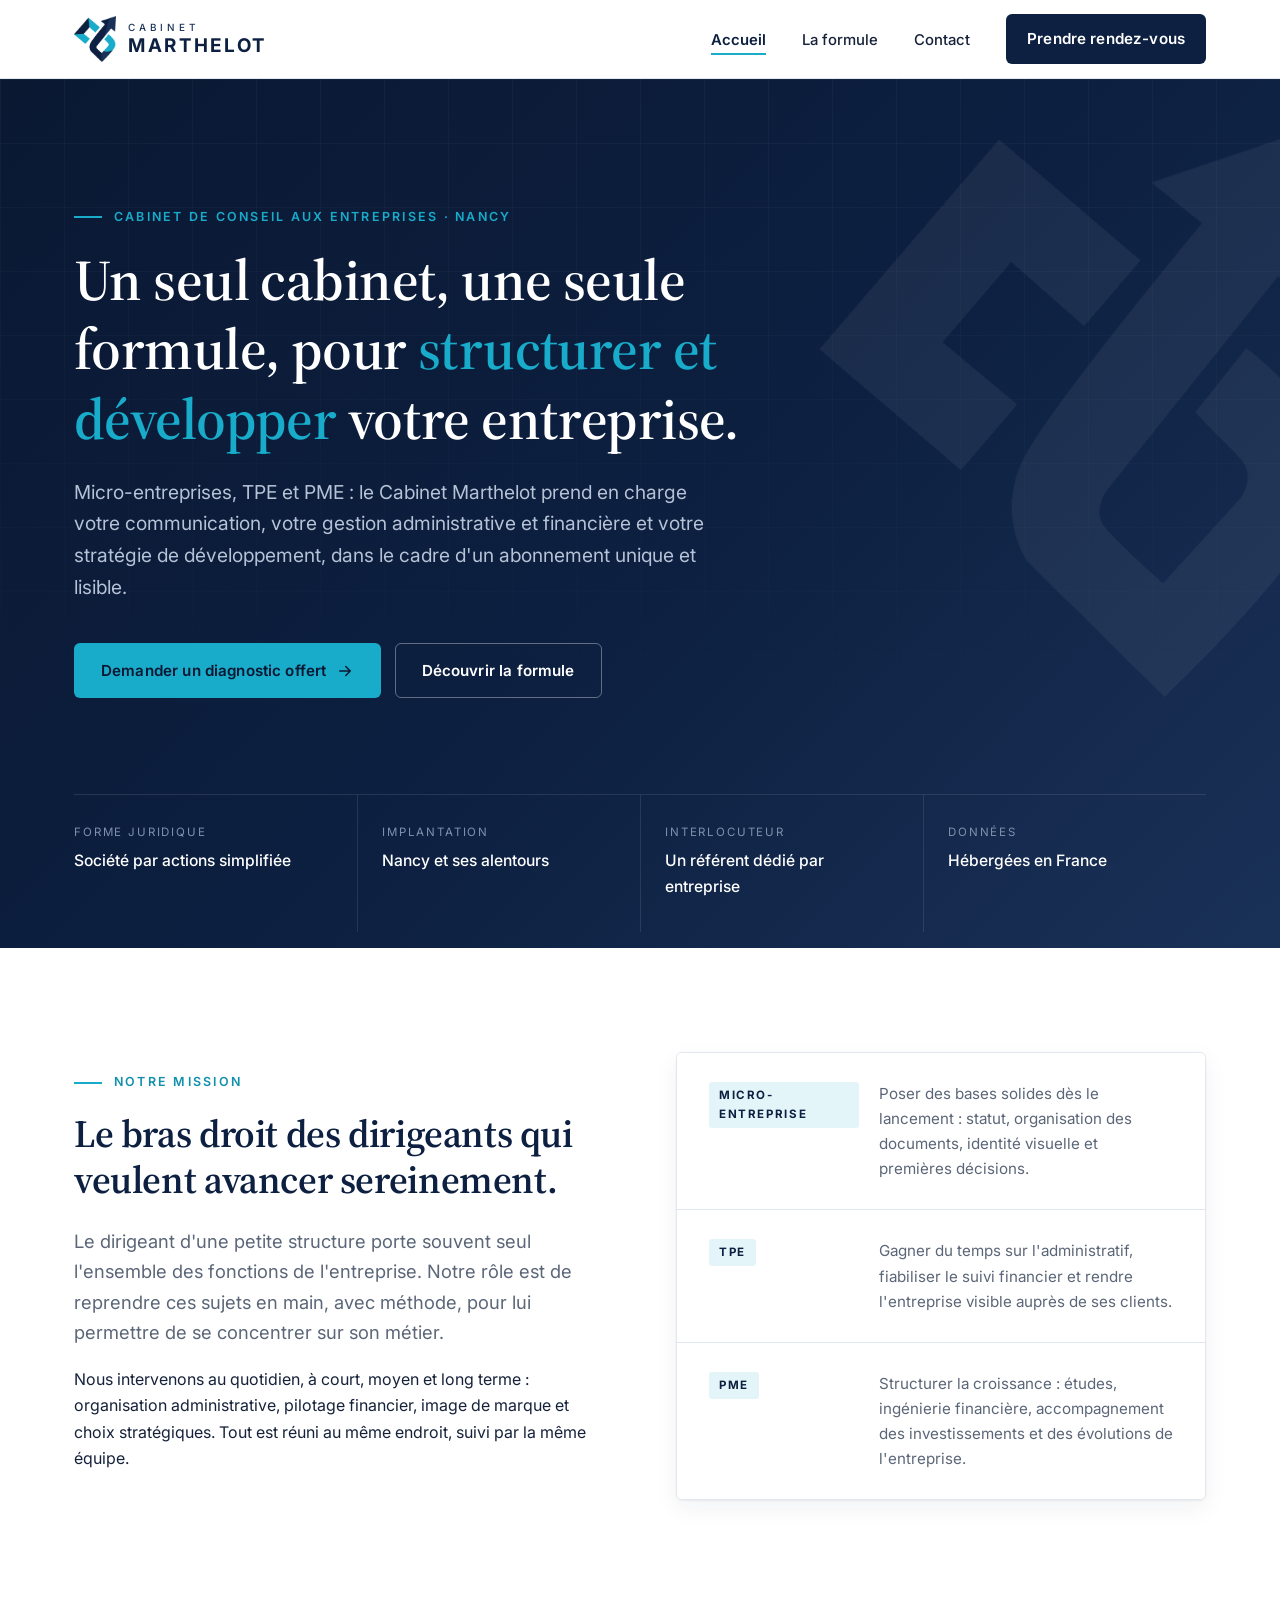
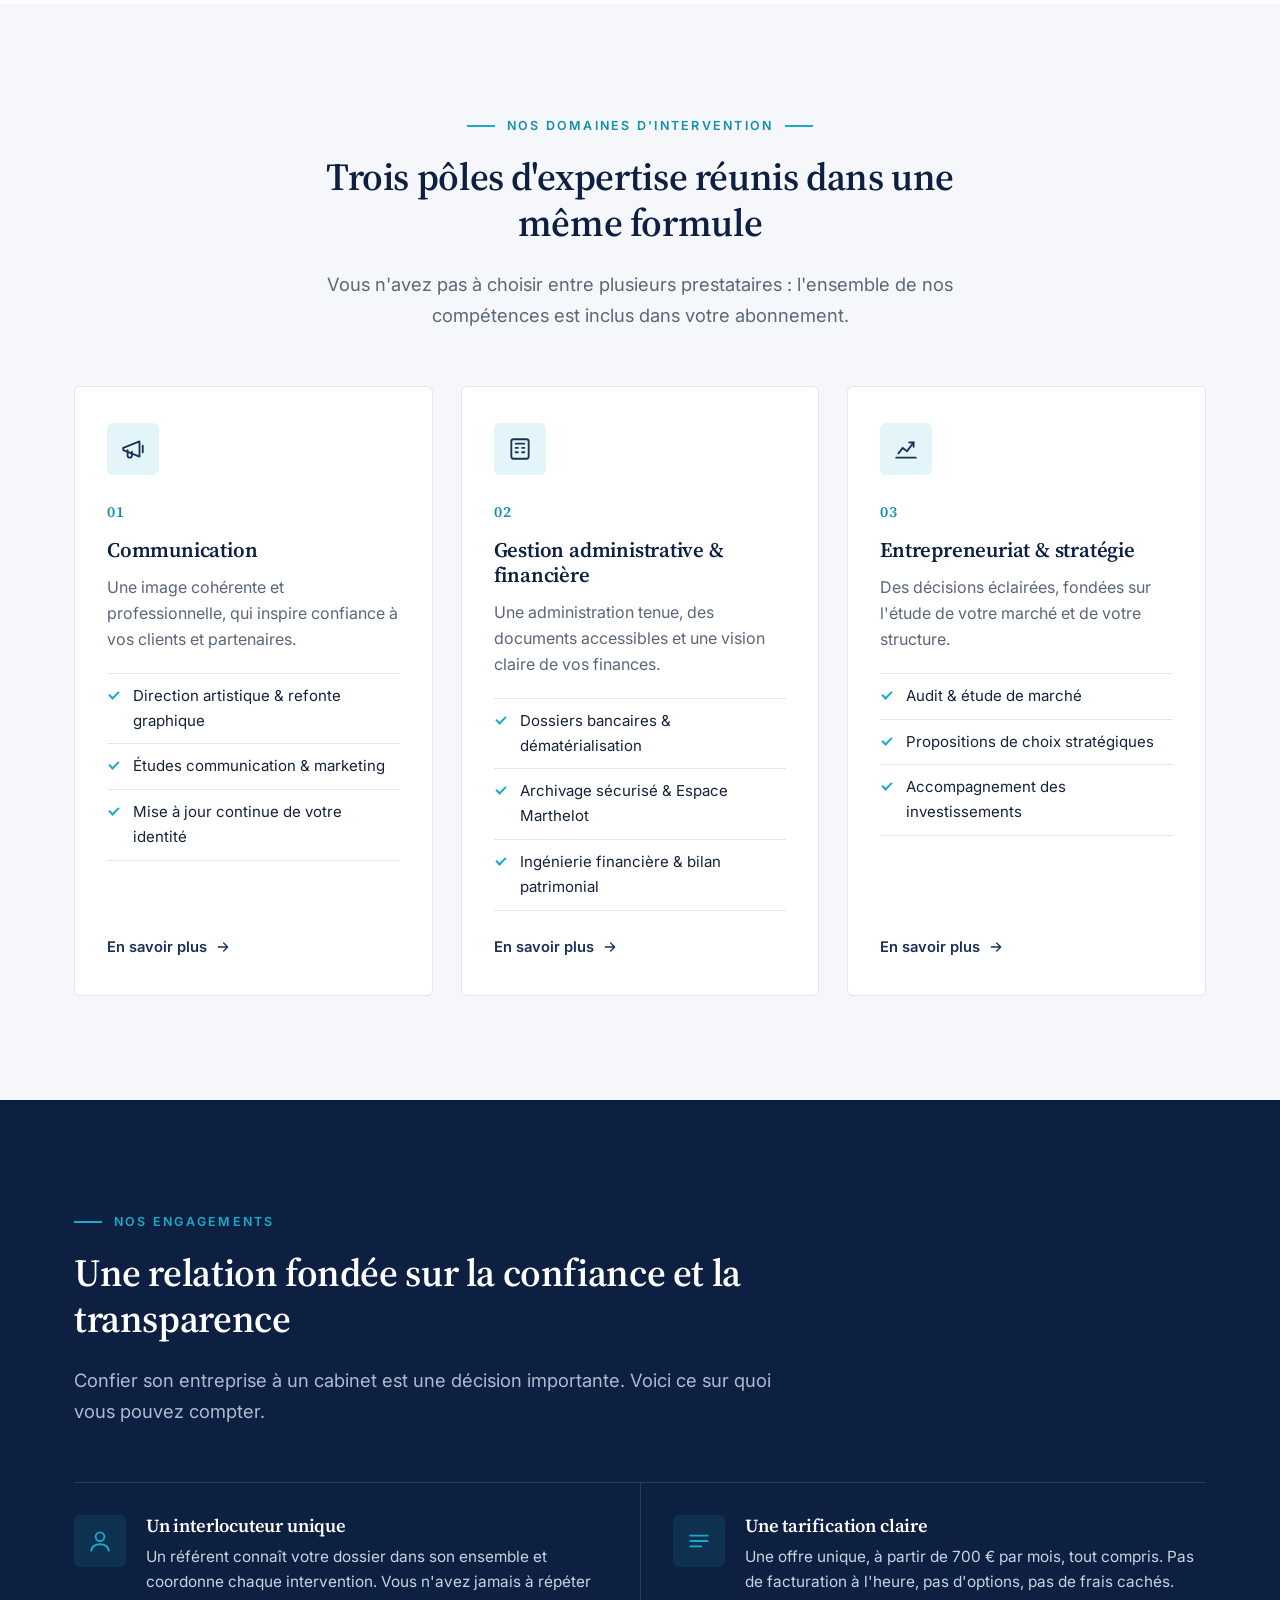
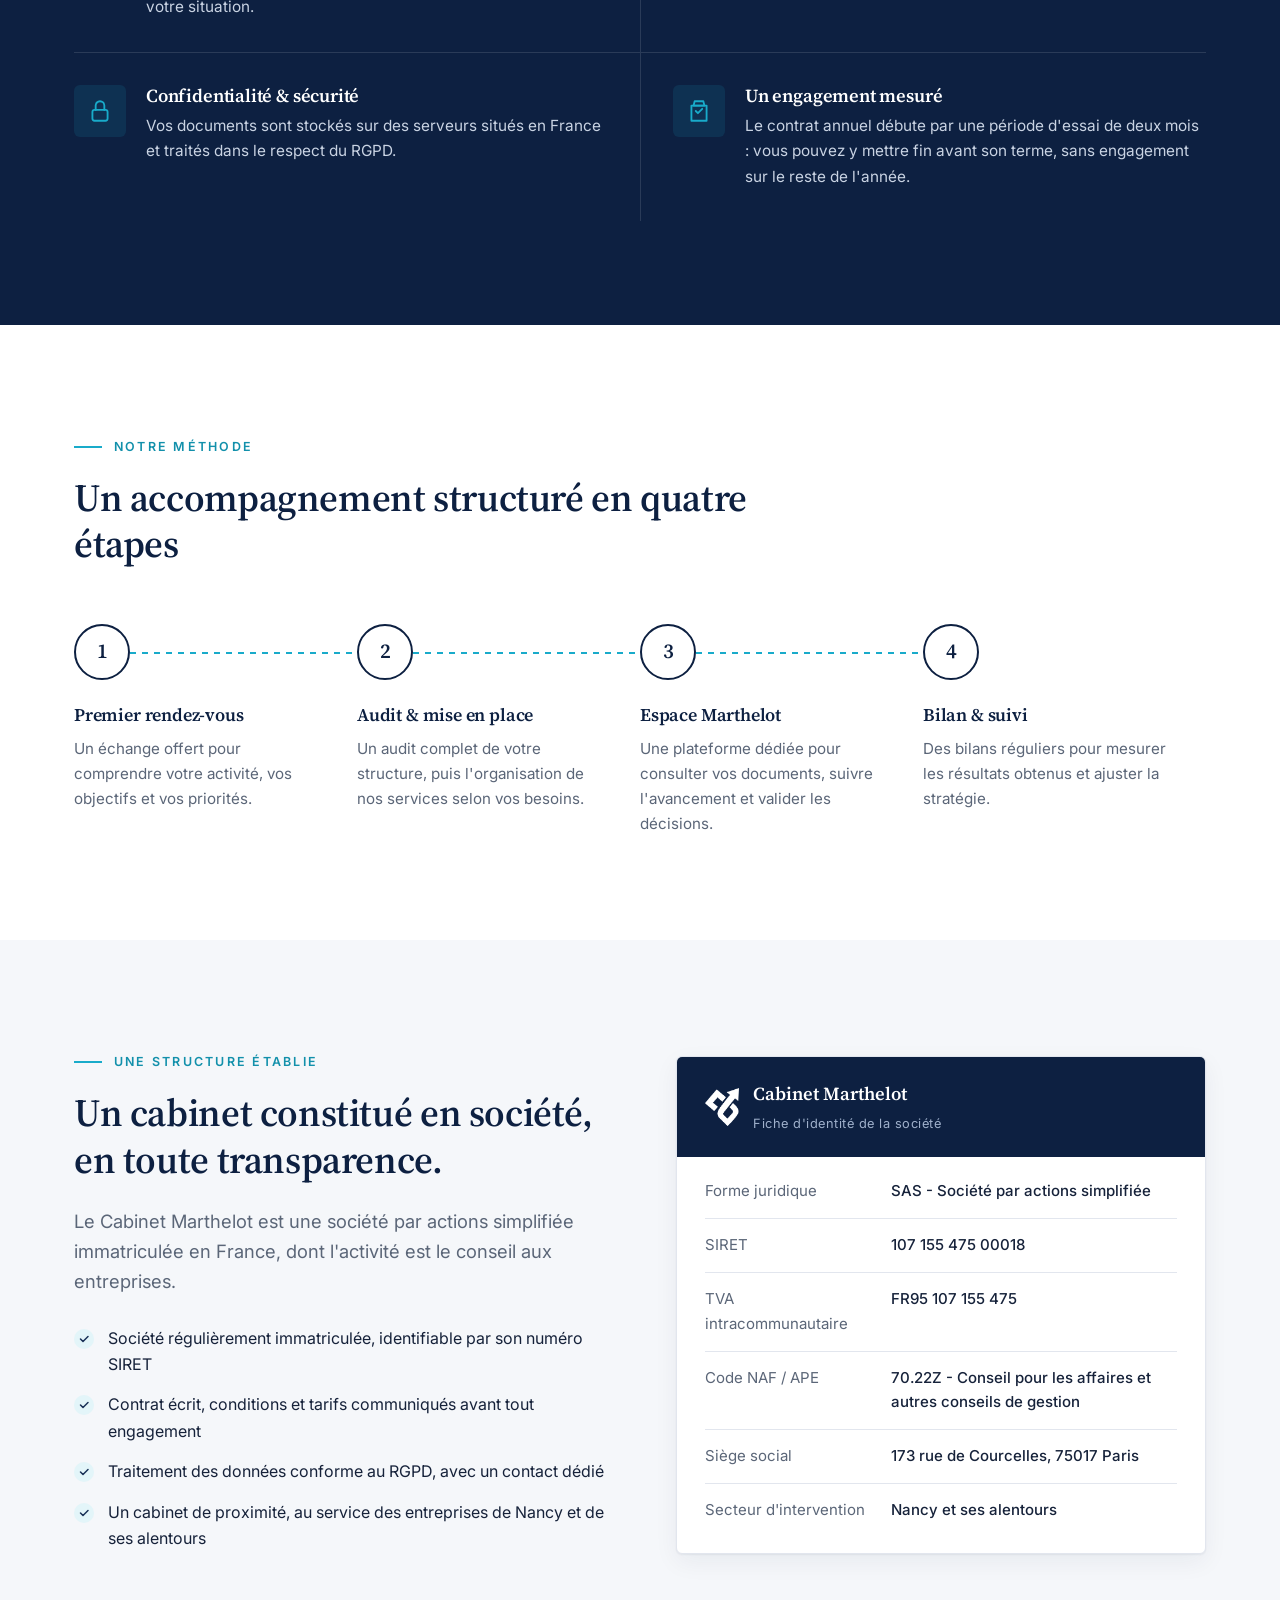
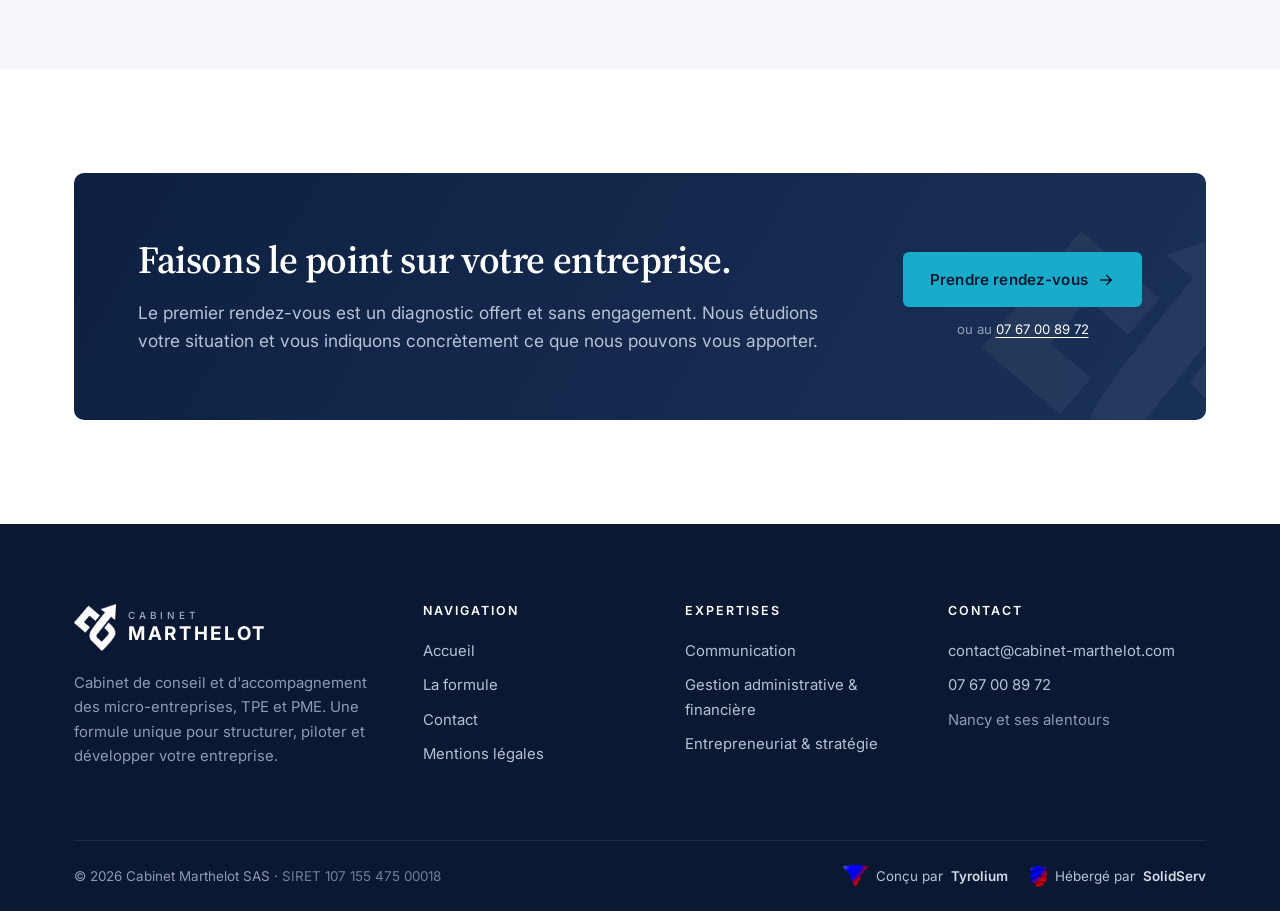
==== commit d5538862: "update mobile" ====
--- a/index.html
+++ b/index.html
@@ -127,7 +127,7 @@
   </script>
   <link rel="preconnect" href="https://fonts.googleapis.com">
   <link rel="preconnect" href="https://fonts.gstatic.com" crossorigin>
-  <link href="https://fonts.googleapis.com/css2?family=Inter:wght@400;500;600;700&family=JetBrains+Mono:wght@400;500;600&family=Space+Grotesk:wght@500;600;700&display=swap" rel="stylesheet">
+  <link href="https://fonts.googleapis.com/css2?family=Inter:wght@400;500;600;700&family=Source+Serif+4:opsz,wght@8..60,500;8..60,600&display=swap" rel="stylesheet">
   <link rel="stylesheet" href="css/style.css">
 </head>
 <body>
@@ -216,7 +216,7 @@
           <h2>Trois pôles d'expertise réunis dans une même formule</h2>
           <p class="lead">Vous n'avez pas à choisir entre plusieurs prestataires : l'ensemble de nos compétences est inclus dans votre abonnement.</p>
         </div>
-        <div class="grid-3">
+        <div class="grid-3 swipe">
           <article class="card pole-card reveal">
             <div class="icon">
               <svg viewBox="0 0 24 24" fill="none" stroke="currentColor" stroke-width="1.7" stroke-linecap="round" stroke-linejoin="round" aria-hidden="true"><path d="M3 11l15-6v14L3 13z"/><path d="M7 13v5a2 2 0 0 0 4 0v-3.5"/><path d="M21 9v6"/></svg>
@@ -277,7 +277,7 @@
           <h2>Une relation fondée sur la confiance et la transparence</h2>
           <p class="lead">Confier son entreprise à un cabinet est une décision importante. Voici ce sur quoi vous pouvez compter.</p>
         </div>
-        <div class="commitments">
+        <div class="commitments swipe">
           <div class="commitment reveal">
             <div class="icon"><svg viewBox="0 0 24 24" fill="none" stroke="currentColor" stroke-width="1.7" stroke-linecap="round" stroke-linejoin="round" aria-hidden="true"><circle cx="12" cy="8" r="4"/><path d="M4 21c0-4 4-6 8-6s8 2 8 6"/></svg></div>
             <div><h3>Un interlocuteur unique</h3><p>Un référent connaît votre dossier dans son ensemble et coordonne chaque intervention. Vous n'avez jamais à répéter votre situation.</p></div>
--- a/css/style.css
+++ b/css/style.css
@@ -1,44 +1,34 @@
 /* ==========================================================================
-   Cabinet Marthelot — feuille de style principale (refonte moderne)
+   Cabinet Marthelot — feuille de style principale
    Conception : Tyrolium · Hébergement : SolidServ
+
+   Approche mobile first : les règles de base ciblent le téléphone,
+   puis sont enrichies par paliers (768px tablette, 921px bureau, 1081px large).
    ========================================================================== */
 
 :root {
-  --navy-950: #050d1f;
-  --navy-900: #081430;
+  --navy-900: #0a1832;
   --navy: #0d2041;
   --navy-700: #1a3157;
   --navy-500: #2d4a78;
   --cyan: #19abca;
-  --cyan-400: #3fd0ec;
   --cyan-600: #1290ab;
-  --cyan-100: #e4f7fb;
-  --blue: #4f7cff;
-  --ink: #0f1a2e;
-  --muted: #5d6a80;
-  --line: #e4e8f0;
-  --soft: #f4f7fb;
+  --cyan-100: #e3f5f9;
+  --ink: #16223a;
+  --muted: #5b6678;
+  --line: #e2e6ee;
+  --soft: #f5f7fa;
   --white: #ffffff;
 
-  --grad: linear-gradient(120deg, var(--cyan-400) 0%, var(--cyan) 45%, var(--blue) 100%);
-  --grad-dark: linear-gradient(150deg, var(--navy-950) 0%, var(--navy) 55%, #142a55 100%);
-
-  --display: "Space Grotesk", "Inter", system-ui, sans-serif;
+  --serif: "Source Serif 4", Georgia, "Times New Roman", serif;
   --sans: "Inter", system-ui, -apple-system, "Segoe UI", Roboto, sans-serif;
-  --mono: "JetBrains Mono", ui-monospace, "SF Mono", Menlo, monospace;
-  /* Conservé pour compatibilité avec les anciens styles en ligne */
-  --serif: var(--display);
-
-  --radius-sm: 12px;
-  --radius: 18px;
-  --radius-lg: 28px;
-  --radius-pill: 999px;
-  --container: 1200px;
-  --header-h: 92px;
-
-  --shadow: 0 1px 2px rgba(13, 32, 65, .05), 0 10px 30px -10px rgba(13, 32, 65, .12);
-  --shadow-lg: 0 2px 6px rgba(13, 32, 65, .05), 0 30px 60px -20px rgba(13, 32, 65, .25);
-  --glow: 0 0 0 1px rgba(63, 208, 236, .25), 0 10px 40px -10px rgba(25, 171, 202, .55);
+
+  --radius: 6px;
+  --container: 1180px;
+  --gutter: 20px;
+  --header-h: 64px;
+  --shadow: 0 1px 2px rgba(13, 32, 65, .06), 0 8px 24px rgba(13, 32, 65, .06);
+  --shadow-lg: 0 2px 4px rgba(13, 32, 65, .06), 0 20px 48px rgba(13, 32, 65, .12);
 }
 
 *, *::before, *::after { box-sizing: border-box; }
@@ -49,7 +39,7 @@
   margin: 0;
   font-family: var(--sans);
   font-size: 16px;
-  line-height: 1.7;
+  line-height: 1.6;
   color: var(--ink);
   background: var(--white);
   -webkit-font-smoothing: antialiased;
@@ -57,679 +47,644 @@
 }
 
 img { max-width: 100%; display: block; }
-[id] { scroll-margin-top: 110px; }
-a { color: var(--navy-700); text-decoration-thickness: 1px; text-underline-offset: 3px; transition: color .2s; }
+[id] { scroll-margin-top: calc(var(--header-h) + 16px); }
+a { color: var(--navy-700); text-decoration-thickness: 1px; text-underline-offset: 3px; }
 a:hover { color: var(--cyan-600); }
-::selection { background: var(--cyan); color: var(--navy-950); }
+a, button, summary { -webkit-tap-highlight-color: transparent; touch-action: manipulation; }
 
 h1, h2, h3, h4 {
-  font-family: var(--display);
+  font-family: var(--serif);
   font-weight: 600;
   color: var(--navy);
-  line-height: 1.12;
+  line-height: 1.2;
   margin: 0 0 .6em;
-  letter-spacing: -.025em;
-}
-h1 { font-size: clamp(2.4rem, 5.2vw, 4.2rem); font-weight: 700; letter-spacing: -.035em; }
-h2 { font-size: clamp(1.9rem, 3.4vw, 2.8rem); }
-h3 { font-size: 1.3rem; letter-spacing: -.015em; }
+  letter-spacing: -.01em;
+}
+h1 { font-size: clamp(1.8rem, 7.4vw, 2.3rem); }
+h2 { font-size: clamp(1.45rem, 5.6vw, 1.75rem); }
+h3 { font-size: 1.15rem; }
 p { margin: 0 0 1em; }
 
-.container { width: 100%; max-width: var(--container); margin: 0 auto; padding: 0 24px; }
+.container { width: 100%; max-width: var(--container); margin: 0 auto; padding: 0 var(--gutter); }
 
 .skip-link {
   position: absolute; left: -9999px; top: 8px;
-  background: var(--navy); color: #fff; padding: 10px 16px; z-index: 1000; border-radius: var(--radius-pill);
+  background: var(--navy); color: #fff; padding: 10px 16px; z-index: 1000; border-radius: var(--radius);
 }
 .skip-link:focus { left: 8px; }
 
-:focus-visible { outline: 2px solid var(--cyan); outline-offset: 3px; border-radius: 6px; }
+:focus-visible { outline: 2px solid var(--cyan); outline-offset: 3px; }
 
 /* ---------- Boutons ---------- */
 .btn {
   display: inline-flex; align-items: center; justify-content: center; gap: .6em;
-  padding: 14px 26px;
-  font-family: var(--sans); font-size: .95rem; font-weight: 600; letter-spacing: -.005em;
-  text-decoration: none; border-radius: var(--radius-pill); border: 1px solid transparent;
-  cursor: pointer; position: relative; isolation: isolate;
-  transition: background .25s, color .25s, border-color .25s, transform .25s, box-shadow .25s;
-}
-.btn:hover { transform: translateY(-2px); }
-.btn svg { width: 18px; height: 18px; transition: transform .25s; }
-.btn:hover svg { transform: translateX(4px); }
-.btn-primary { background: var(--grad); color: var(--navy-950); box-shadow: 0 8px 24px -8px rgba(25,171,202,.7); }
-.btn-primary:hover { color: var(--navy-950); box-shadow: var(--glow); }
-.btn-navy { background: var(--navy); color: #fff; box-shadow: 0 8px 20px -10px rgba(13,32,65,.6); }
-.btn-navy:hover { background: var(--navy-700); color: #fff; box-shadow: 0 12px 28px -10px rgba(13,32,65,.7); }
-.btn-ghost {
-  border-color: rgba(255,255,255,.2); color: #fff;
-  background: rgba(255,255,255,.06); backdrop-filter: blur(10px); -webkit-backdrop-filter: blur(10px);
-}
-.btn-ghost:hover { border-color: rgba(255,255,255,.5); color: #fff; background: rgba(255,255,255,.12); }
+  padding: 14px 22px;
+  font-family: var(--sans); font-size: .95rem; font-weight: 600; letter-spacing: .01em;
+  text-decoration: none; border-radius: var(--radius); border: 1px solid transparent;
+  cursor: pointer; transition: background .2s, color .2s, border-color .2s, transform .2s;
+}
+.btn svg { width: 18px; height: 18px; transition: transform .2s; }
+.btn:active { transform: scale(.98); }
+.btn-primary { background: var(--cyan); color: var(--navy-900); }
+.btn-primary:hover { background: #2dbad8; color: var(--navy-900); }
+.btn-navy { background: var(--navy); color: #fff; }
+.btn-navy:hover { background: var(--navy-700); color: #fff; }
+.btn-ghost { border-color: rgba(255,255,255,.35); color: #fff; }
+.btn-ghost:hover { border-color: #fff; color: #fff; background: rgba(255,255,255,.06); }
 .btn-outline { border-color: var(--navy); color: var(--navy); }
 .btn-outline:hover { background: var(--navy); color: #fff; }
 
-/* ---------- En-tête flottant ---------- */
+/* ---------- En-tête ---------- */
 .site-header {
   position: sticky; top: 0; z-index: 100;
-  padding: 12px 16px;
-  pointer-events: none;
-}
-.site-header .header-inner {
-  pointer-events: auto;
-  display: flex; align-items: center; justify-content: space-between; gap: 24px;
-  height: 68px; max-width: calc(var(--container) - 16px);
-  padding: 0 10px 0 22px;
-  background: rgba(255,255,255,.72);
-  backdrop-filter: saturate(1.6) blur(16px); -webkit-backdrop-filter: saturate(1.6) blur(16px);
-  border: 1px solid rgba(255,255,255,.6);
-  border-radius: var(--radius-pill);
-  box-shadow: 0 4px 24px -8px rgba(5,13,31,.25);
-  transition: background .3s, box-shadow .3s;
-}
-.site-header.is-scrolled .header-inner { background: rgba(255,255,255,.9); box-shadow: 0 10px 40px -12px rgba(5,13,31,.35); border-color: var(--line); }
-
-.brand { display: flex; align-items: center; gap: 12px; text-decoration: none; color: var(--navy); }
-.brand img { width: 38px; height: auto; }
+  background: #fff;
+  border-bottom: 1px solid var(--line);
+  transition: box-shadow .25s;
+}
+.site-header.is-scrolled { box-shadow: 0 4px 20px rgba(13,32,65,.08); }
+.header-inner { display: flex; align-items: center; justify-content: space-between; height: var(--header-h); gap: 16px; }
+
+.brand { display: flex; align-items: center; gap: 10px; text-decoration: none; color: var(--navy); }
+.brand img { width: 36px; height: auto; }
 .brand-text { display: flex; flex-direction: column; line-height: 1; }
-.brand-text small { font-family: var(--mono); font-size: .58rem; letter-spacing: .42em; font-weight: 500; color: var(--navy-500); }
-.brand-text strong { font-family: var(--display); font-size: 1.15rem; letter-spacing: .12em; font-weight: 700; margin-top: 5px; }
-
-.main-nav ul { list-style: none; margin: 0; padding: 0; display: flex; align-items: center; gap: 6px; }
-.main-nav a:not(.btn) {
-  display: inline-block;
-  font-size: .92rem; font-weight: 500; color: var(--ink); text-decoration: none;
-  padding: 9px 16px; border-radius: var(--radius-pill);
-  transition: background .2s, color .2s;
-}
-.main-nav a:not(.btn):hover { background: rgba(13,32,65,.06); color: var(--navy); }
-.main-nav a[aria-current="page"] { background: var(--navy); color: #fff; font-weight: 600; }
-.main-nav a[aria-current="page"]:hover { background: var(--navy-700); color: #fff; }
-.main-nav .btn { padding: 11px 20px; margin-left: 8px; }
-
+.brand-text small { font-size: .58rem; letter-spacing: .38em; font-weight: 500; color: var(--navy-700); }
+.brand-text strong { font-size: 1.02rem; letter-spacing: .14em; font-weight: 700; margin-top: 4px; }
+
+/* Menu mobile : panneau déroulant sous l'en-tête */
 .nav-toggle {
-  display: none; background: var(--soft); border: 0; padding: 10px 12px; cursor: pointer; color: var(--navy);
-  border-radius: var(--radius-pill);
-}
-.nav-toggle span { display: block; width: 22px; height: 2px; background: currentColor; margin: 5px 0; border-radius: 2px; transition: transform .25s, opacity .25s; }
+  display: block; background: none; border: 0; padding: 10px; margin-right: -10px; cursor: pointer; color: var(--navy);
+}
+.nav-toggle span { display: block; width: 24px; height: 2px; background: currentColor; margin: 5px 0; transition: transform .25s, opacity .25s; }
 .nav-open .nav-toggle span:nth-child(1) { transform: translateY(7px) rotate(45deg); }
 .nav-open .nav-toggle span:nth-child(2) { opacity: 0; }
 .nav-open .nav-toggle span:nth-child(3) { transform: translateY(-7px) rotate(-45deg); }
 
+.main-nav {
+  position: fixed; inset: var(--header-h) 0 auto 0; background: #fff; border-bottom: 1px solid var(--line);
+  box-shadow: 0 20px 40px rgba(13,32,65,.12);
+  max-height: calc(100vh - var(--header-h)); overflow-y: auto;
+  transform: translateY(-8px); opacity: 0; visibility: hidden; transition: opacity .2s, transform .2s, visibility .2s;
+}
+.nav-open .main-nav { transform: none; opacity: 1; visibility: visible; }
+.nav-open { overflow: hidden; }
+.main-nav ul { list-style: none; margin: 0; padding: 8px var(--gutter) 20px; display: flex; flex-direction: column; align-items: stretch; }
+.main-nav a:not(.btn) {
+  display: block; padding: 14px 0; border-bottom: 1px solid var(--line);
+  font-size: 1rem; font-weight: 500; color: var(--ink); text-decoration: none; position: relative;
+}
+.main-nav a[aria-current="page"] { color: var(--navy); font-weight: 600; }
+.main-nav .btn { margin-top: 16px; width: 100%; }
+
 /* ---------- Sections ---------- */
-.section { padding: 112px 0; position: relative; }
+.section { padding: 56px 0; }
 .section-soft { background: var(--soft); }
-.section-soft::before {
-  content: ""; position: absolute; inset: 0; pointer-events: none;
-  background-image: radial-gradient(rgba(13,32,65,.07) 1px, transparent 1px);
-  background-size: 22px 22px;
-  mask-image: radial-gradient(ellipse at 50% 0%, #000 0%, transparent 70%);
-  -webkit-mask-image: radial-gradient(ellipse at 50% 0%, #000 0%, transparent 70%);
-}
-.section-soft > .container { position: relative; }
-
-.section-navy {
-  background: var(--grad-dark); color: #c3cee2; overflow: hidden;
-}
-.section-navy::before {
-  content: ""; position: absolute; inset: 0; pointer-events: none;
-  background:
-    radial-gradient(600px 300px at 85% 10%, rgba(25,171,202,.22), transparent 70%),
-    radial-gradient(500px 300px at 5% 100%, rgba(79,124,255,.18), transparent 70%);
-}
-.section-navy::after {
-  content: ""; position: absolute; inset: 0; pointer-events: none;
-  background-image:
-    linear-gradient(rgba(255,255,255,.04) 1px, transparent 1px),
-    linear-gradient(90deg, rgba(255,255,255,.04) 1px, transparent 1px);
-  background-size: 56px 56px;
-  mask-image: radial-gradient(ellipse at 50% 50%, #000 0%, transparent 75%);
-  -webkit-mask-image: radial-gradient(ellipse at 50% 50%, #000 0%, transparent 75%);
-}
-.section-navy > .container { position: relative; z-index: 1; }
+.section-navy { background: var(--navy); color: #c9d3e3; }
 .section-navy h2, .section-navy h3 { color: #fff; }
 
 .eyebrow {
   display: inline-flex; align-items: center; gap: 10px;
-  font-family: var(--mono); font-size: .72rem; font-weight: 500; letter-spacing: .12em; text-transform: uppercase;
-  color: var(--cyan-600); margin-bottom: 22px;
-  padding: 7px 14px 7px 12px; border-radius: var(--radius-pill);
-  background: var(--cyan-100); border: 1px solid rgba(25,171,202,.25);
-}
-.eyebrow::before {
-  content: ""; width: 7px; height: 7px; border-radius: 50%; background: var(--cyan);
-  box-shadow: 0 0 0 4px rgba(25,171,202,.18); animation: pulse 2.4s ease-in-out infinite;
-}
-.section-navy .eyebrow, .hero .eyebrow, .page-hero .eyebrow {
-  color: var(--cyan-400); background: rgba(25,171,202,.1); border-color: rgba(63,208,236,.25);
-}
-
-@keyframes pulse {
-  0%, 100% { box-shadow: 0 0 0 0 rgba(25,171,202,.45); }
-  50% { box-shadow: 0 0 0 6px rgba(25,171,202,0); }
-}
-
-.section-head { max-width: 740px; margin-bottom: 60px; }
+  font-size: .7rem; font-weight: 600; letter-spacing: .16em; text-transform: uppercase;
+  color: var(--cyan-600); margin-bottom: 12px;
+}
+.eyebrow::before { content: ""; width: 22px; height: 2px; background: var(--cyan); flex: none; }
+.section-navy .eyebrow, .hero .eyebrow, .page-hero .eyebrow { color: var(--cyan); }
+
+.section-head { max-width: 720px; margin-bottom: 28px; }
 .section-head.center { text-align: center; margin-left: auto; margin-right: auto; }
-.lead { font-size: 1.15rem; color: var(--muted); line-height: 1.7; }
-.section-navy .lead { color: #a8b6cf; }
+.section-head.center .eyebrow::after { content: ""; width: 22px; height: 2px; background: var(--cyan); flex: none; }
+.lead { font-size: 1.02rem; color: var(--muted); }
+.section-navy .lead { color: #aebbd0; }
 
 /* ---------- Hero accueil ---------- */
-.hero, .page-hero {
-  position: relative; overflow: hidden; isolation: isolate;
-  background: var(--navy-950);
-  margin-top: calc(var(--header-h) * -1);
-}
-.hero::before, .page-hero::before {
-  content: ""; position: absolute; inset: 0; z-index: -1;
+.hero {
+  position: relative; overflow: hidden;
+  background: linear-gradient(135deg, var(--navy-900) 0%, var(--navy) 55%, var(--navy-700) 100%);
+  color: #c9d3e3;
+  padding: 44px 0 0;
+}
+.hero::before {
+  content: ""; position: absolute; inset: 0;
   background-image:
-    linear-gradient(rgba(255,255,255,.05) 1px, transparent 1px),
-    linear-gradient(90deg, rgba(255,255,255,.05) 1px, transparent 1px);
-  background-size: 64px 64px;
-  mask-image: radial-gradient(ellipse 80% 70% at 50% 20%, #000 0%, transparent 80%);
-  -webkit-mask-image: radial-gradient(ellipse 80% 70% at 50% 20%, #000 0%, transparent 80%);
-}
-.hero::after, .page-hero::after {
-  content: ""; position: absolute; z-index: -2; pointer-events: none;
-  width: 900px; height: 900px; right: -260px; top: -340px; border-radius: 50%;
-  background:
-    radial-gradient(circle at 40% 40%, rgba(25,171,202,.45), transparent 55%),
-    radial-gradient(circle at 70% 70%, rgba(79,124,255,.35), transparent 55%);
-  filter: blur(40px);
-  animation: drift 18s ease-in-out infinite alternate;
-}
-@keyframes drift {
-  from { transform: translate(0, 0) scale(1); }
-  to { transform: translate(-80px, 60px) scale(1.08); }
-}
-
-.hero {
-  color: #c3cee2;
-  padding: calc(var(--header-h) + 110px) 0 56px;
+    linear-gradient(rgba(255,255,255,.035) 1px, transparent 1px),
+    linear-gradient(90deg, rgba(255,255,255,.035) 1px, transparent 1px);
+  background-size: 48px 48px;
+  mask-image: linear-gradient(180deg, #000 0%, transparent 85%);
+  -webkit-mask-image: linear-gradient(180deg, #000 0%, transparent 85%);
 }
 .hero-mark {
-  position: absolute; right: -40px; top: 120px; width: 520px; opacity: .05; pointer-events: none; z-index: -1;
-}
-.hero-inner { position: relative; max-width: 860px; }
-.hero h1 { color: #fff; margin-bottom: 26px; }
-.hero h1 em, .page-hero h1 em {
-  font-style: normal;
-  background: var(--grad); -webkit-background-clip: text; background-clip: text; color: transparent;
-}
-.hero .lead { color: #aebbd3; font-size: 1.2rem; max-width: 660px; margin-bottom: 42px; }
-.hero-actions { display: flex; flex-wrap: wrap; gap: 14px; }
+  position: absolute; right: -90px; top: 24px; width: 260px; opacity: .06; pointer-events: none;
+}
+.hero-inner { position: relative; max-width: 820px; }
+.hero h1 { color: #fff; margin-bottom: 16px; }
+.hero h1 em { font-style: normal; color: var(--cyan); }
+.hero .lead { color: #b6c2d6; font-size: 1.02rem; max-width: 640px; margin-bottom: 28px; }
+.hero-actions { display: flex; flex-direction: column; gap: 10px; }
 
 .trust-bar {
-  position: relative; margin: 96px 0 0;
-  display: grid; grid-template-columns: repeat(4, 1fr); gap: 14px;
-}
-.trust-item {
-  padding: 22px 22px 24px;
-  background: rgba(255,255,255,.04);
-  border: 1px solid rgba(255,255,255,.09);
-  border-radius: var(--radius);
-  backdrop-filter: blur(12px); -webkit-backdrop-filter: blur(12px);
-  transition: border-color .3s, background .3s, transform .3s;
-}
-.trust-item:hover { border-color: rgba(63,208,236,.35); background: rgba(255,255,255,.07); transform: translateY(-3px); }
-.trust-item dt {
-  font-family: var(--mono); font-size: .68rem; letter-spacing: .12em; text-transform: uppercase; color: var(--cyan-400); margin-bottom: 8px;
-}
-.trust-item dd { margin: 0; color: #fff; font-weight: 500; font-size: .98rem; line-height: 1.45; }
+  position: relative; margin-top: 40px;
+  border-top: 1px solid rgba(255,255,255,.1);
+  display: grid; grid-template-columns: 1fr 1fr;
+}
+.trust-item { padding: 16px 12px 18px 0; }
+.trust-item:nth-child(even) { padding-left: 16px; border-left: 1px solid rgba(255,255,255,.1); }
+.trust-item:nth-child(n+3) { border-top: 1px solid rgba(255,255,255,.1); }
+.trust-item dt { font-size: .64rem; letter-spacing: .14em; text-transform: uppercase; color: #7f90ad; margin-bottom: 4px; }
+.trust-item dd { margin: 0; color: #fff; font-weight: 500; font-size: .88rem; line-height: 1.4; }
 
 /* ---------- Page hero (pages internes) ---------- */
 .page-hero {
-  color: #aebbd3; padding: calc(var(--header-h) + 80px) 0 88px;
-}
-.page-hero::after { width: 700px; height: 700px; top: -300px; right: -200px; }
-.page-hero .hero-mark { width: 380px; top: 60px; }
-.page-hero h1 { color: #fff; font-size: clamp(2.2rem, 4.4vw, 3.4rem); max-width: 820px; }
-.page-hero .lead { color: #aebbd3; max-width: 680px; margin: 0; }
-.breadcrumb {
-  display: inline-flex; gap: 6px; align-items: center;
-  font-family: var(--mono); font-size: .76rem; margin-bottom: 24px; color: #7f90ad;
-}
-.breadcrumb a { color: #aebbd3; text-decoration: none; }
-.breadcrumb a:hover { color: var(--cyan-400); }
-.page-hero .breadcrumb + .eyebrow { display: flex; width: max-content; }
+  background: linear-gradient(135deg, var(--navy-900) 0%, var(--navy) 60%, var(--navy-700) 100%);
+  color: #b6c2d6; padding: 36px 0 40px; position: relative; overflow: hidden;
+}
+.page-hero-tall { padding: 72px 0; }
+.page-hero .hero-mark { width: 220px; top: -10px; right: -70px; }
+.page-hero h1 { color: #fff; font-size: clamp(1.75rem, 7vw, 2.1rem); max-width: 780px; }
+.page-hero .lead { color: #b6c2d6; max-width: 680px; margin: 0; }
+.breadcrumb { font-size: .8rem; margin-bottom: 16px; color: #7f90ad; }
+.breadcrumb a { color: #aebbd0; text-decoration: none; }
+.breadcrumb a:hover { color: #fff; }
 
 /* ---------- Grilles & cartes ---------- */
-.grid-2 { display: grid; grid-template-columns: 1fr 1fr; gap: 72px; align-items: center; }
-.grid-3 { display: grid; grid-template-columns: repeat(3, 1fr); gap: 24px; }
-.grid-4 { display: grid; grid-template-columns: repeat(4, 1fr); gap: 24px; }
+.grid-2 { display: grid; grid-template-columns: 1fr; gap: 32px; align-items: center; }
+.grid-3 { display: grid; grid-template-columns: 1fr; gap: 16px; }
+.grid-4 { display: grid; grid-template-columns: 1fr; gap: 16px; }
 
 .card {
-  position: relative;
-  background: #fff; border: 1px solid var(--line); border-radius: var(--radius-lg);
-  padding: 36px 32px; transition: box-shadow .35s, transform .35s, border-color .35s;
-}
-.card::before {
-  content: ""; position: absolute; inset: -1px; border-radius: inherit; padding: 1px; pointer-events: none;
-  background: var(--grad); opacity: 0; transition: opacity .35s;
-  -webkit-mask: linear-gradient(#000 0 0) content-box, linear-gradient(#000 0 0);
-  -webkit-mask-composite: xor; mask-composite: exclude;
-}
-.card:hover { box-shadow: var(--shadow-lg); transform: translateY(-6px); border-color: transparent; }
-.card:hover::before { opacity: 1; }
+  background: #fff; border: 1px solid var(--line); border-radius: var(--radius);
+  padding: 24px 20px; transition: box-shadow .25s, transform .25s, border-color .25s;
+}
 .card h3 { margin-bottom: .5em; }
 .card p { color: var(--muted); margin: 0; }
 
 .icon {
-  width: 54px; height: 54px; border-radius: 16px;
-  display: grid; place-items: center; margin-bottom: 24px;
-  background: linear-gradient(135deg, var(--cyan-100), #e9efff); color: var(--navy-700);
-  border: 1px solid rgba(25,171,202,.2);
-}
-.icon svg { width: 26px; height: 26px; }
-.card:hover .icon { background: var(--grad); color: var(--navy-950); border-color: transparent; }
+  width: 44px; height: 44px; border-radius: var(--radius);
+  display: grid; place-items: center; margin-bottom: 16px;
+  background: var(--cyan-100); color: var(--navy-700);
+}
+.icon svg { width: 22px; height: 22px; }
 
 .pole-card { display: flex; flex-direction: column; }
-.pole-card .icon { transition: background .35s, color .35s; }
-.pole-card .num {
-  position: absolute; top: 34px; right: 30px;
-  font-family: var(--mono); font-size: .8rem; color: var(--cyan-600); font-weight: 500;
-  padding: 4px 10px; border-radius: var(--radius-pill); background: var(--soft); border: 1px solid var(--line);
-}
-.pole-card ul { list-style: none; padding: 0; margin: 24px 0 0; display: grid; gap: 8px; }
-.pole-card li {
-  padding: 10px 14px 10px 38px; position: relative; font-size: .92rem;
-  background: var(--soft); border-radius: var(--radius-sm);
-}
+.pole-card .num { font-family: var(--serif); font-size: .9rem; color: var(--cyan-600); font-weight: 600; margin-bottom: 8px; letter-spacing: .06em; }
+.pole-card ul { list-style: none; padding: 0; margin: 16px 0 0; border-top: 1px solid var(--line); }
+.pole-card li { padding: 8px 0 8px 24px; position: relative; font-size: .9rem; border-bottom: 1px solid var(--line); }
 .pole-card li::before {
-  content: ""; position: absolute; left: 14px; top: 50%; width: 14px; height: 14px; margin-top: -7px; border-radius: 50%;
-  background: var(--cyan) url("data:image/svg+xml,%3Csvg xmlns='http://www.w3.org/2000/svg' viewBox='0 0 24 24' fill='none' stroke='%23050d1f' stroke-width='4' stroke-linecap='round' stroke-linejoin='round'%3E%3Cpath d='M5 12l5 5L20 7'/%3E%3C/svg%3E") center/8px no-repeat;
-}
-.link-arrow {
-  margin-top: auto; padding-top: 26px; font-weight: 600; font-size: .92rem; text-decoration: none;
-  display: inline-flex; gap: 8px; align-items: center; color: var(--navy);
-}
-.link-arrow svg {
-  width: 28px; height: 28px; padding: 6px; border-radius: 50%; background: var(--soft);
-  transition: transform .25s, background .25s, color .25s;
-}
-.link-arrow:hover svg { transform: translateX(4px); background: var(--navy); color: #fff; }
+  content: ""; position: absolute; left: 2px; top: 15px; width: 10px; height: 6px;
+  border-left: 2px solid var(--cyan); border-bottom: 2px solid var(--cyan); transform: rotate(-45deg);
+}
+.link-arrow { margin-top: auto; padding-top: 18px; font-weight: 600; font-size: .92rem; text-decoration: none; display: inline-flex; gap: 8px; align-items: center; }
+.link-arrow svg { width: 16px; height: 16px; transition: transform .2s; }
 
 /* Profils */
-.profiles { display: grid; grid-template-columns: 1fr; gap: 14px; }
-.profile {
-  padding: 26px 28px; background: #fff; display: grid; grid-template-columns: 160px 1fr; gap: 20px; align-items: center;
-  border: 1px solid var(--line); border-radius: var(--radius-lg); box-shadow: var(--shadow);
-  transition: transform .3s, box-shadow .3s, border-color .3s;
-}
-.profile:hover { transform: translateX(6px); box-shadow: var(--shadow-lg); border-color: rgba(25,171,202,.35); }
-.profile .tag {
-  justify-self: start; display: inline-block;
-  font-family: var(--mono); font-size: .72rem; font-weight: 500; letter-spacing: .06em; text-transform: uppercase;
-  color: #fff; background: var(--navy); padding: 7px 14px; border-radius: var(--radius-pill); margin-bottom: 0;
-}
-.profile p { color: var(--muted); margin: 0; font-size: .95rem; line-height: 1.6; }
+.profiles { display: grid; grid-template-columns: 1fr; border: 1px solid var(--line); border-radius: var(--radius); overflow: hidden; box-shadow: var(--shadow); }
+.profile { padding: 18px 20px; background: #fff; display: grid; grid-template-columns: 1fr; gap: 8px; align-items: baseline; }
+.profile + .profile { border-top: 1px solid var(--line); }
+.profile .tag { justify-self: start; display: inline-block; font-size: .68rem; font-weight: 700; letter-spacing: .14em; text-transform: uppercase; color: var(--navy); background: var(--cyan-100); padding: 4px 10px; border-radius: 3px; margin-bottom: 0; }
+.profile p { color: var(--muted); margin: 0; font-size: .93rem; }
 
 /* Engagements */
-.commitments { display: grid; grid-template-columns: 1fr 1fr; gap: 18px; }
+.commitments { display: grid; grid-template-columns: 1fr; gap: 16px; }
 .commitment {
-  padding: 30px; display: flex; gap: 20px;
-  background: rgba(255,255,255,.04); border: 1px solid rgba(255,255,255,.09); border-radius: var(--radius-lg);
-  backdrop-filter: blur(12px); -webkit-backdrop-filter: blur(12px);
-  transition: border-color .3s, background .3s, transform .3s;
-}
-.commitment:hover { border-color: rgba(63,208,236,.4); background: rgba(255,255,255,.07); transform: translateY(-4px); }
-.commitment .icon { flex: none; background: rgba(25,171,202,.14); color: var(--cyan-400); border-color: rgba(63,208,236,.25); margin: 0; }
-.commitment h3 { font-size: 1.15rem; margin-bottom: .35em; }
-.commitment p { margin: 0; font-size: .95rem; }
-
-/* Processus */
-.steps { display: grid; grid-template-columns: repeat(4, 1fr); gap: 18px; position: relative; }
-.step {
-  position: relative; padding: 30px 26px;
-  background: #fff; border: 1px solid var(--line); border-radius: var(--radius-lg);
-  transition: transform .3s, box-shadow .3s, border-color .3s;
-}
-.step:hover { transform: translateY(-5px); box-shadow: var(--shadow-lg); border-color: rgba(25,171,202,.35); }
+  display: flex; flex-direction: column; gap: 14px; padding: 22px 20px;
+  border: 1px solid rgba(255,255,255,.12); border-radius: var(--radius); background: rgba(255,255,255,.03);
+}
+.commitment .icon { flex: none; background: rgba(25,171,202,.12); color: var(--cyan); margin: 0; }
+.commitment h3 { font-size: 1.08rem; margin-bottom: .35em; }
+.commitment p { margin: 0; font-size: .93rem; }
+
+/* Processus : frise verticale sur mobile */
+.steps { display: grid; grid-template-columns: 1fr; gap: 24px; position: relative; }
+.step { position: relative; display: grid; grid-template-columns: 44px 1fr; column-gap: 16px; align-items: start; }
 .step-num {
-  width: 52px; height: 52px; border-radius: 16px; display: flex; align-items: center; justify-content: center;
-  font-family: var(--mono); font-size: 1.05rem; font-weight: 600;
-  background: var(--navy); color: #fff; position: relative; z-index: 1; margin-bottom: 22px;
-  box-shadow: 0 10px 24px -10px rgba(13,32,65,.7);
-}
-.step-num::before { content: "0"; }
-.step:hover .step-num { background: var(--grad); color: var(--navy-950); }
+  width: 44px; height: 44px; border-radius: 50%; display: grid; place-items: center;
+  font-family: var(--serif); font-size: 1.1rem; font-weight: 600;
+  background: #fff; color: var(--navy); border: 2px solid var(--navy); position: relative; z-index: 1;
+  grid-row: 1 / span 2;
+}
 .step:not(:last-child)::before {
-  content: ""; position: absolute; top: 55px; left: calc(100% - 4px); width: 26px; height: 2px; z-index: 2;
-  background: var(--grad);
-}
-.step h3 { font-size: 1.12rem; }
-.step p { color: var(--muted); font-size: .94rem; margin: 0; }
+  content: ""; position: absolute; left: 21px; top: 50px; bottom: -18px; width: 2px;
+  background: repeating-linear-gradient(180deg, var(--cyan) 0 6px, transparent 6px 12px);
+}
+.step h3 { font-size: 1.05rem; margin: 10px 0 4px; }
+.step p { color: var(--muted); font-size: .93rem; margin: 0; grid-column: 2; }
 
 /* Fiche société */
 .company-card {
-  background: #fff; border: 1px solid var(--line); border-radius: var(--radius-lg); box-shadow: var(--shadow-lg);
+  background: #fff; border: 1px solid var(--line); border-radius: var(--radius); box-shadow: var(--shadow);
   overflow: hidden;
 }
-.company-card header {
-  position: relative; overflow: hidden;
-  background: var(--grad-dark); color: #fff; padding: 24px 28px; display: flex; align-items: center; gap: 14px;
-}
-.company-card header::after {
-  content: ""; position: absolute; right: -60px; top: -80px; width: 220px; height: 220px; border-radius: 50%;
-  background: radial-gradient(circle, rgba(25,171,202,.45), transparent 65%);
-}
-.company-card header img { width: 36px; position: relative; z-index: 1; }
-.company-card header div { position: relative; z-index: 1; }
-.company-card header strong { font-family: var(--display); font-size: 1.2rem; font-weight: 600; display: block; }
-.company-card header span { font-family: var(--mono); font-size: .72rem; color: #9fb0cb; letter-spacing: .04em; }
-.company-card dl { margin: 0; padding: 12px; display: grid; gap: 6px; }
-.company-card .row {
-  display: grid; grid-template-columns: 170px 1fr; gap: 16px; padding: 13px 16px; font-size: .93rem;
-  border-radius: var(--radius-sm); transition: background .2s;
-}
-.company-card .row:nth-child(odd) { background: var(--soft); }
-.company-card .row:hover { background: var(--cyan-100); }
-.company-card dt { color: var(--muted); font-family: var(--mono); font-size: .78rem; letter-spacing: .02em; padding-top: 2px; }
+.company-card header { background: var(--navy); color: #fff; padding: 16px 20px; display: flex; align-items: center; gap: 12px; }
+.company-card header img { width: 30px; }
+.company-card header strong { font-family: var(--serif); font-size: 1.08rem; font-weight: 600; display: block; }
+.company-card header span { font-size: .78rem; color: #9fb0cb; letter-spacing: .04em; }
+.company-card dl { margin: 0; padding: 4px 20px 8px; }
+.company-card .row { display: grid; grid-template-columns: 1fr; gap: 2px; padding: 10px 0; border-bottom: 1px solid var(--line); font-size: .92rem; }
+.company-card .row:last-child { border-bottom: 0; }
+.company-card dt { color: var(--muted); font-size: .8rem; }
 .company-card dd { margin: 0; font-weight: 500; color: var(--ink); }
 
-.check-list { list-style: none; padding: 0; margin: 28px 0 0; display: grid; gap: 12px; }
-.check-list li { position: relative; padding-left: 38px; }
+.check-list { list-style: none; padding: 0; margin: 20px 0 0; }
+.check-list li { position: relative; padding-left: 32px; margin-bottom: 10px; font-size: .95rem; }
 .check-list li::before {
-  content: ""; position: absolute; left: 0; top: 2px; width: 24px; height: 24px; border-radius: 8px;
-  background: url("data:image/svg+xml,%3Csvg xmlns='http://www.w3.org/2000/svg' viewBox='0 0 24 24' fill='none' stroke='%23050d1f' stroke-width='3' stroke-linecap='round' stroke-linejoin='round'%3E%3Cpath d='M5 12l5 5L20 7'/%3E%3C/svg%3E") center/13px no-repeat, var(--grad);
+  content: ""; position: absolute; left: 0; top: 3px; width: 20px; height: 20px; border-radius: 50%;
+  background: var(--cyan-100) url("data:image/svg+xml,%3Csvg xmlns='http://www.w3.org/2000/svg' viewBox='0 0 24 24' fill='none' stroke='%231a3157' stroke-width='3' stroke-linecap='round' stroke-linejoin='round'%3E%3Cpath d='M5 12l5 5L20 7'/%3E%3C/svg%3E") center/12px no-repeat;
 }
 
 /* Bandeau CTA */
 .cta-band {
-  background: var(--grad-dark);
-  border-radius: 36px; padding: 72px; color: #aebbd3;
-  display: grid; grid-template-columns: 1.4fr auto; gap: 48px; align-items: center;
-  position: relative; overflow: hidden; isolation: isolate;
-  box-shadow: 0 40px 80px -30px rgba(5,13,31,.6);
-}
-.cta-band::before {
-  content: ""; position: absolute; inset: 0; z-index: -1;
-  background:
-    radial-gradient(500px 280px at 90% 0%, rgba(25,171,202,.4), transparent 70%),
-    radial-gradient(400px 260px at 0% 100%, rgba(79,124,255,.3), transparent 70%);
+  background: linear-gradient(120deg, var(--navy) 0%, var(--navy-700) 100%);
+  border-radius: 10px; padding: 32px 22px; color: #b6c2d6;
+  display: grid; grid-template-columns: 1fr; gap: 24px; align-items: center;
+  position: relative; overflow: hidden;
 }
 .cta-band::after {
-  content: ""; position: absolute; right: -60px; bottom: -100px; width: 320px; height: 320px; z-index: -1;
-  background: url("../assets/img/marthelot-mark-white.png") center/contain no-repeat; opacity: .06;
+  content: ""; position: absolute; right: -80px; bottom: -120px; width: 320px; height: 320px;
+  background: url("../assets/img/marthelot-mark-white.png") center/contain no-repeat; opacity: .05;
 }
 .cta-band h2 { color: #fff; margin-bottom: .4em; }
-.cta-band p { margin: 0; font-size: 1.08rem; }
+.cta-band p { margin: 0; font-size: 1rem; }
 .cta-band .actions { display: flex; flex-direction: column; gap: 12px; position: relative; z-index: 1; }
-.cta-band .small { font-family: var(--mono); font-size: .78rem; color: #8da0bf; text-align: center; }
+.cta-band .small { font-size: .82rem; color: #8da0bf; text-align: center; }
 
 /* ---------- Page Formule ---------- */
-.offer { display: grid; grid-template-columns: 1fr 450px; gap: 72px; align-items: center; }
+.offer { display: grid; grid-template-columns: 1fr; gap: 32px; align-items: center; }
 .offer-pitch .check-list strong { color: var(--navy); }
 .offer-card {
-  position: relative; overflow: hidden; isolation: isolate; border-radius: 32px; padding: 48px 42px;
-  background: var(--grad-dark);
-  color: #aebbd3; box-shadow: 0 40px 80px -30px rgba(5,13,31,.65), 0 0 0 1px rgba(63,208,236,.18);
-}
-.offer-card::before {
-  content: ""; position: absolute; z-index: -1; width: 420px; height: 420px; right: -160px; top: -180px; border-radius: 50%;
-  background: radial-gradient(circle, rgba(25,171,202,.5), transparent 65%);
-}
-.offer-card::after {
-  content: ""; position: absolute; inset: 0; z-index: -1; pointer-events: none;
-  background-image:
-    linear-gradient(rgba(255,255,255,.04) 1px, transparent 1px),
-    linear-gradient(90deg, rgba(255,255,255,.04) 1px, transparent 1px);
-  background-size: 32px 32px;
-  mask-image: linear-gradient(180deg, #000, transparent 60%);
-  -webkit-mask-image: linear-gradient(180deg, #000, transparent 60%);
-}
-.offer-mark { position: absolute; right: -40px; top: -20px; width: 200px; opacity: .07; pointer-events: none; }
-.offer-label {
-  display: inline-block; font-family: var(--mono); font-size: .72rem; font-weight: 500; letter-spacing: .12em; text-transform: uppercase;
-  color: var(--navy-950); background: var(--grad); padding: 6px 14px; border-radius: var(--radius-pill); margin-bottom: 28px;
-}
-.offer-from { margin: 0; font-size: .9rem; color: #8da0bf; }
-.offer-price {
-  font-family: var(--display); font-size: 4.4rem; font-weight: 700; color: #fff; line-height: 1; margin: 8px 0 16px; letter-spacing: -.04em;
-}
+  position: relative; overflow: hidden; border-radius: 10px; padding: 32px 22px;
+  background: linear-gradient(150deg, var(--navy-900) 0%, var(--navy) 55%, var(--navy-700) 100%);
+  color: #b6c2d6; box-shadow: var(--shadow-lg);
+}
+.offer-card::before { content: ""; position: absolute; inset: 0 0 auto 0; height: 4px; background: linear-gradient(90deg, var(--cyan), #6fd3e8); }
+.offer-mark { position: absolute; right: -50px; top: -30px; width: 200px; opacity: .06; pointer-events: none; }
+.offer-label { font-size: .72rem; font-weight: 700; letter-spacing: .2em; text-transform: uppercase; color: var(--cyan); margin-bottom: 18px; }
+.offer-from { margin: 0; font-size: .88rem; color: #8da0bf; }
+.offer-price { font-family: var(--serif); font-size: 3rem; font-weight: 600; color: #fff; line-height: 1; margin: 6px 0 12px; letter-spacing: -.02em; }
 .offer-price span { font-family: var(--sans); font-size: 1rem; font-weight: 500; color: #8da0bf; margin-left: 8px; letter-spacing: 0; }
-.offer-note { font-size: .86rem; color: #8da0bf; padding-bottom: 24px; margin-bottom: 14px; border-bottom: 1px solid rgba(255,255,255,.1); }
-.offer-card ul { list-style: none; padding: 0; margin: 0 0 32px; display: grid; gap: 4px; }
-.offer-card li { position: relative; padding: 9px 0 9px 32px; color: #e3e9f3; font-size: .95rem; }
+.offer-note { font-size: .84rem; color: #8da0bf; padding-bottom: 18px; margin-bottom: 6px; border-bottom: 1px solid rgba(255,255,255,.1); }
+.offer-card ul { list-style: none; padding: 0; margin: 0 0 24px; }
+.offer-card li { position: relative; padding: 7px 0 7px 28px; color: #e3e9f3; font-size: .93rem; }
 .offer-card li::before {
-  content: ""; position: absolute; left: 0; top: 50%; width: 20px; height: 20px; margin-top: -10px; border-radius: 50%;
-  background: rgba(25,171,202,.18) url("data:image/svg+xml,%3Csvg xmlns='http://www.w3.org/2000/svg' viewBox='0 0 24 24' fill='none' stroke='%233fd0ec' stroke-width='3' stroke-linecap='round' stroke-linejoin='round'%3E%3Cpath d='M5 12l5 5L20 7'/%3E%3C/svg%3E") center/11px no-repeat;
+  content: ""; position: absolute; left: 2px; top: 14px; width: 10px; height: 6px;
+  border-left: 2px solid var(--cyan); border-bottom: 2px solid var(--cyan); transform: rotate(-45deg);
 }
 .offer-card .btn { width: 100%; justify-content: center; }
 
-.pole {
-  display: grid; grid-template-columns: 340px 1fr; gap: 56px; padding: 44px; margin-top: 24px;
-  background: #fff; border: 1px solid var(--line); border-radius: 32px; box-shadow: var(--shadow);
-}
-.pole:first-of-type { margin-top: 0; }
-.pole-aside { position: sticky; top: 120px; align-self: start; }
-.pole-aside .num {
-  font-family: var(--mono); font-size: 3rem; font-weight: 600; line-height: 1; margin-bottom: 20px; letter-spacing: -.04em;
-  background: var(--grad); -webkit-background-clip: text; background-clip: text; color: transparent;
-}
-.pole-aside h2 { font-size: 1.9rem; }
-.pole-aside p { color: var(--muted); }
-.pole-items { display: grid; grid-template-columns: 1fr 1fr; gap: 14px; }
-.pole-item {
-  padding: 24px; border-radius: 20px; background: var(--soft); border: 1px solid transparent;
-  transition: border-color .3s, background .3s, transform .3s, box-shadow .3s;
-}
-.pole-item:hover { background: #fff; border-color: rgba(25,171,202,.35); transform: translateY(-3px); box-shadow: var(--shadow); }
-.pole-item h3 { font-family: var(--display); font-size: 1.02rem; font-weight: 600; margin-bottom: 6px; color: var(--navy); letter-spacing: -.01em; }
-.pole-item p { color: var(--muted); font-size: .92rem; margin: 0; line-height: 1.6; }
-
-.terms { display: grid; grid-template-columns: repeat(3, 1fr); gap: 18px; }
-.term {
-  position: relative; overflow: hidden; padding: 32px;
-  background: rgba(255,255,255,.04); border: 1px solid rgba(255,255,255,.09); border-radius: var(--radius-lg);
-  backdrop-filter: blur(12px); -webkit-backdrop-filter: blur(12px);
-  transition: border-color .3s, transform .3s;
-}
-.term::before { content: ""; position: absolute; left: 32px; top: 0; width: 48px; height: 3px; border-radius: 0 0 3px 3px; background: var(--grad); }
-.term:hover { border-color: rgba(63,208,236,.4); transform: translateY(-4px); }
-.term h3 { font-size: 1.12rem; }
-.term p { margin: 0; font-size: .95rem; }
+.pole { display: grid; grid-template-columns: 1fr; gap: 20px; padding: 40px 0; border-top: 1px solid var(--line); }
+.pole:first-of-type { border-top: 0; padding-top: 0; }
+.pole:last-of-type { padding-bottom: 0; }
+.pole-aside .num { font-family: var(--serif); font-size: 2.4rem; color: var(--cyan); line-height: 1; margin-bottom: 10px; font-weight: 600; }
+.pole-aside h2 { font-size: 1.45rem; }
+.pole-aside p { color: var(--muted); margin: 0; font-size: .95rem; }
+.pole-items { display: grid; grid-template-columns: 1fr; gap: 16px; }
+.pole-item { padding: 20px; border-radius: var(--radius); background: #fff; border: 1px solid var(--line); transition: border-color .2s, background .2s; }
+.pole-item h3 { font-family: var(--sans); font-size: 1rem; font-weight: 600; margin-bottom: 6px; color: var(--navy); }
+.pole-item p { color: var(--muted); font-size: .92rem; margin: 0; }
+
+.terms { display: grid; grid-template-columns: 1fr; gap: 16px; }
+.term { padding: 24px 20px; border-top: 3px solid var(--cyan); background: rgba(255,255,255,.04); border-radius: 0 0 var(--radius) var(--radius); }
+.term h3 { font-size: 1.08rem; }
+.term p { margin: 0; font-size: .93rem; }
 
 /* FAQ */
-.faq { max-width: 860px; margin: 0 auto; display: grid; gap: 12px; }
-.faq details {
-  background: #fff; border: 1px solid var(--line); border-radius: 20px; padding: 0 26px;
-  transition: border-color .25s, box-shadow .25s;
-}
-.faq details:hover { border-color: rgba(25,171,202,.35); }
-.faq details[open] { border-color: rgba(25,171,202,.45); box-shadow: var(--shadow); }
+.faq { max-width: 860px; margin: 0 auto; }
+.faq details { border-bottom: 1px solid var(--line); }
 .faq summary {
-  list-style: none; cursor: pointer; padding: 22px 48px 22px 0; position: relative;
-  font-family: var(--display); font-size: 1.1rem; font-weight: 600; color: var(--navy); letter-spacing: -.01em;
+  list-style: none; cursor: pointer; padding: 18px 34px 18px 0; position: relative;
+  font-family: var(--serif); font-size: 1.05rem; font-weight: 600; color: var(--navy);
 }
 .faq summary::-webkit-details-marker { display: none; }
 .faq summary::after {
-  content: ""; position: absolute; right: 0; top: 50%; width: 32px; height: 32px; margin-top: -16px; border-radius: 50%;
-  background: var(--soft) url("data:image/svg+xml,%3Csvg xmlns='http://www.w3.org/2000/svg' viewBox='0 0 24 24' fill='none' stroke='%230d2041' stroke-width='2.5' stroke-linecap='round'%3E%3Cpath d='M12 5v14M5 12h14'/%3E%3C/svg%3E") center/14px no-repeat;
-  transition: transform .3s, background-color .3s;
-}
-.faq details[open] summary::after { transform: rotate(45deg); background-color: var(--cyan-100); }
-.faq details p { color: var(--muted); padding-bottom: 24px; margin: 0; max-width: 760px; }
+  content: ""; position: absolute; right: 6px; top: 50%; width: 11px; height: 11px; margin-top: -8px;
+  border-right: 2px solid var(--cyan-600); border-bottom: 2px solid var(--cyan-600); transform: rotate(45deg); transition: transform .25s;
+}
+.faq details[open] summary::after { transform: rotate(-135deg); margin-top: -3px; }
+.faq details p { color: var(--muted); padding-bottom: 18px; margin: 0; max-width: 760px; font-size: .95rem; }
 
 /* ---------- Contact ---------- */
-.contact-grid { display: grid; grid-template-columns: 400px 1fr; gap: 48px; align-items: start; }
-.contact-info { position: sticky; top: 120px; display: grid; gap: 10px; }
-.contact-info .eyebrow { justify-self: start; margin-bottom: 12px; }
-.info-block {
-  display: flex; gap: 16px; align-items: center; padding: 18px 20px;
-  background: #fff; border: 1px solid var(--line); border-radius: 20px;
-  transition: border-color .25s, transform .25s;
-}
-.info-block:hover { border-color: rgba(25,171,202,.4); transform: translateX(4px); }
-.info-block .icon { margin: 0; flex: none; width: 46px; height: 46px; border-radius: 14px; }
-.info-block .icon svg { width: 22px; height: 22px; }
-.info-block h3 { font-family: var(--mono); font-size: .7rem; letter-spacing: .1em; text-transform: uppercase; color: var(--muted); font-weight: 500; margin-bottom: 2px; }
-.info-block p, .info-block a { margin: 0; font-weight: 500; color: var(--ink); text-decoration: none; line-height: 1.45; }
+.contact-grid { display: grid; grid-template-columns: 1fr; gap: 32px; align-items: start; }
+.contact-info { position: static; }
+.info-block { display: flex; gap: 14px; align-items: center; padding: 14px 0; border-bottom: 1px solid var(--line); }
+.info-block .icon { margin: 0; flex: none; width: 40px; height: 40px; }
+.info-block .icon svg { width: 20px; height: 20px; }
+.info-block h3 { font-family: var(--sans); font-size: .72rem; letter-spacing: .14em; text-transform: uppercase; color: var(--muted); font-weight: 600; margin-bottom: 2px; }
+.info-block p, .info-block a { margin: 0; font-weight: 500; color: var(--ink); text-decoration: none; overflow-wrap: anywhere; }
 .info-block a:hover { color: var(--cyan-600); }
-.offer-box {
-  position: relative; overflow: hidden; isolation: isolate;
-  margin-top: 14px; padding: 28px; background: var(--grad-dark); color: #aebbd3; border-radius: var(--radius-lg);
-}
-.offer-box::before {
-  content: ""; position: absolute; z-index: -1; right: -80px; top: -80px; width: 220px; height: 220px; border-radius: 50%;
-  background: radial-gradient(circle, rgba(25,171,202,.45), transparent 65%);
-}
-.offer-box strong { color: #fff; font-family: var(--display); font-size: 1.25rem; display: block; margin-bottom: 8px; font-weight: 600; }
-.offer-box p { margin: 0; font-size: .94rem; }
-
-.form-card { background: #fff; border: 1px solid var(--line); border-radius: 32px; padding: 48px; box-shadow: var(--shadow-lg); }
-.form-card h2 { font-size: 1.9rem; }
-.form-grid { display: grid; grid-template-columns: 1fr 1fr; gap: 20px 18px; margin-top: 32px; }
-.field { display: flex; flex-direction: column; gap: 8px; }
+.offer-box { margin-top: 24px; padding: 22px 20px; background: var(--navy); color: #b6c2d6; border-radius: var(--radius); }
+.offer-box strong { color: #fff; font-family: var(--serif); font-size: 1.15rem; display: block; margin-bottom: 6px; font-weight: 600; }
+.offer-box p { margin: 0; font-size: .92rem; }
+
+.form-card { background: #fff; border: 1px solid var(--line); border-radius: 10px; padding: 26px 18px; box-shadow: var(--shadow); }
+.form-card h2 { font-size: 1.5rem; }
+.form-grid { display: grid; grid-template-columns: 1fr; gap: 16px; margin-top: 24px; }
+.field { display: flex; flex-direction: column; gap: 6px; }
 .field.full { grid-column: 1 / -1; }
-.field label { font-size: .85rem; font-weight: 600; color: var(--navy); }
+.field label { font-size: .86rem; font-weight: 600; color: var(--navy); }
 .field label .req { color: var(--cyan-600); }
 .field input, .field select, .field textarea {
-  font: inherit; font-size: .96rem; color: var(--ink);
-  border: 1px solid #d6dde8; border-radius: 14px; padding: 14px 16px; background: var(--soft);
-  transition: border-color .2s, box-shadow .2s, background .2s; width: 100%;
-}
-.field select {
-  appearance: none; -webkit-appearance: none; padding-right: 44px;
-  background: var(--soft) url("data:image/svg+xml,%3Csvg xmlns='http://www.w3.org/2000/svg' viewBox='0 0 24 24' fill='none' stroke='%230d2041' stroke-width='2' stroke-linecap='round' stroke-linejoin='round'%3E%3Cpath d='M6 9l6 6 6-6'/%3E%3C/svg%3E") right 16px center/16px no-repeat;
-}
-.field input:hover, .field select:hover, .field textarea:hover { border-color: #bcc6d6; }
-.field textarea { min-height: 150px; resize: vertical; }
-.field input:focus, .field select:focus, .field textarea:focus {
-  outline: none; border-color: var(--cyan); background-color: #fff; box-shadow: 0 0 0 4px rgba(25,171,202,.16);
-}
+  font: inherit; font-size: 16px; color: var(--ink);
+  border: 1px solid #cfd6e2; border-radius: var(--radius); padding: 12px 14px; background: #fff;
+  transition: border-color .2s, box-shadow .2s; width: 100%;
+}
+.field textarea { min-height: 130px; resize: vertical; }
+.field input:focus, .field select:focus, .field textarea:focus { outline: none; border-color: var(--cyan); box-shadow: 0 0 0 3px rgba(25,171,202,.18); }
 .field .error { font-size: .8rem; color: #b42318; display: none; }
-.field.invalid input, .field.invalid select, .field.invalid textarea { border-color: #b42318; box-shadow: 0 0 0 4px rgba(180,35,24,.08); }
+.field.invalid input, .field.invalid select, .field.invalid textarea { border-color: #b42318; }
 .field.invalid .error { display: block; }
-.consent { display: flex; gap: 12px; align-items: flex-start; font-size: .86rem; color: var(--muted); grid-column: 1 / -1; padding: 14px 16px; background: var(--soft); border-radius: 14px; }
-.consent input { margin-top: 4px; width: 18px; height: 18px; accent-color: var(--cyan-600); flex: none; }
-.consent.invalid { color: #b42318; background: #fdf1f0; }
-.form-actions { grid-column: 1 / -1; display: flex; align-items: center; justify-content: space-between; gap: 20px; flex-wrap: wrap; margin-top: 8px; }
-.form-actions small { font-family: var(--mono); color: var(--muted); font-size: .76rem; }
-.form-status { grid-column: 1 / -1; padding: 16px 18px; border-radius: 14px; background: var(--cyan-100); border: 1px solid rgba(25,171,202,.3); color: var(--navy); font-size: .94rem; display: none; }
+.consent { display: flex; gap: 12px; align-items: flex-start; font-size: .84rem; color: var(--muted); grid-column: 1 / -1; }
+.consent input { margin-top: 3px; width: 20px; height: 20px; accent-color: var(--navy); flex: none; }
+.consent.invalid { color: #b42318; }
+.form-actions { grid-column: 1 / -1; display: flex; flex-direction: column-reverse; align-items: stretch; gap: 12px; margin-top: 4px; text-align: center; }
+.form-actions small { color: var(--muted); font-size: .82rem; }
+.form-status { grid-column: 1 / -1; padding: 16px 18px; border-radius: var(--radius); background: var(--cyan-100); color: var(--navy); font-size: .94rem; display: none; }
 .form-status.show { display: block; }
 
 /* ---------- Mentions légales ---------- */
-.legal { max-width: 880px; }
-.legal h2 {
-  font-size: 1.45rem; margin-top: 2.2em; padding-top: 1.2em; border-top: 1px solid var(--line);
-}
+.legal { max-width: 860px; }
+.legal h2 { font-size: 1.3rem; margin-top: 1.6em; padding-top: 1em; border-top: 1px solid var(--line); }
 .legal h2:first-child { margin-top: 0; border-top: 0; padding-top: 0; }
-.legal dl {
-  display: grid; grid-template-columns: 240px 1fr; gap: 0; margin: 0 0 1em;
-  border: 1px solid var(--line); border-radius: 20px; overflow: hidden;
-}
-.legal dt, .legal dd { padding: 12px 18px; border-bottom: 1px solid var(--line); }
-.legal dt:last-of-type, .legal dd:last-of-type { border-bottom: 0; }
-.legal dt { color: var(--muted); background: var(--soft); font-family: var(--mono); font-size: .8rem; display: flex; align-items: center; }
-.legal dd { margin: 0; font-weight: 500; }
-.legal p, .legal li { color: #39445a; }
+.legal dl { display: grid; grid-template-columns: 1fr; gap: 2px; margin: 0 0 1em; }
+.legal dt { color: var(--muted); font-size: .85rem; }
+.legal dd { margin: 0 0 10px; font-weight: 500; overflow-wrap: anywhere; }
+.legal p, .legal li { color: #39445a; font-size: .95rem; }
 
 /* ---------- Pied de page ---------- */
-.site-footer { position: relative; overflow: hidden; background: var(--navy-950); color: #8d9bb5; font-size: .93rem; }
-.site-footer::before {
-  content: ""; position: absolute; inset: 0 0 auto 0; height: 1px;
-  background: linear-gradient(90deg, transparent, rgba(63,208,236,.6), transparent);
-}
-.site-footer::after {
-  content: ""; position: absolute; left: 50%; top: -300px; width: 800px; height: 400px; margin-left: -400px; border-radius: 50%;
-  background: radial-gradient(ellipse, rgba(25,171,202,.14), transparent 70%); pointer-events: none;
-}
-.site-footer > .container { position: relative; z-index: 1; }
-.footer-main { display: grid; grid-template-columns: 1.4fr 1fr 1fr 1.2fr; gap: 48px; padding: 84px 0 56px; }
-.footer-brand .brand { color: #fff; margin-bottom: 20px; }
+.site-footer { background: var(--navy-900); color: #8d9bb5; font-size: .9rem; }
+.footer-main { display: grid; grid-template-columns: 1fr 1fr; gap: 28px 20px; padding: 44px 0 32px; }
+.footer-brand, .footer-main > div:last-child { grid-column: 1 / -1; }
+.footer-brand .brand { color: #fff; margin-bottom: 14px; }
 .footer-brand .brand-text small { color: #9fb0cb; }
-.footer-brand p { max-width: 320px; }
-.site-footer h4 { font-family: var(--mono); color: var(--cyan-400); font-size: .72rem; letter-spacing: .12em; text-transform: uppercase; font-weight: 500; margin-bottom: 20px; }
+.footer-brand p { max-width: 420px; margin: 0; }
+.site-footer h4 { font-family: var(--sans); color: #fff; font-size: .72rem; letter-spacing: .16em; text-transform: uppercase; font-weight: 600; margin-bottom: 12px; }
 .site-footer ul { list-style: none; margin: 0; padding: 0; }
-.site-footer li { margin-bottom: 10px; }
-.site-footer a { color: #b6c2d6; text-decoration: none; }
-.site-footer a:hover { color: var(--cyan-400); }
-.footer-legal { border-top: 1px solid rgba(255,255,255,.08); padding: 24px 0; display: flex; justify-content: space-between; align-items: center; gap: 20px; flex-wrap: wrap; font-size: .84rem; }
-.footer-legal .ids { font-family: var(--mono); font-size: .76rem; color: #6f7f9c; }
-.credits { display: flex; align-items: center; gap: 10px; flex-wrap: wrap; }
-.credit {
-  display: inline-flex; align-items: center; gap: 8px; color: #8d9bb5; text-decoration: none;
-  padding: 6px 14px 6px 8px; border-radius: var(--radius-pill); background: rgba(255,255,255,.04); border: 1px solid rgba(255,255,255,.08);
-  transition: border-color .2s, background .2s;
-}
-.credit:hover { border-color: rgba(63,208,236,.35); background: rgba(255,255,255,.07); }
+.site-footer li { margin-bottom: 8px; }
+.site-footer a { color: #b6c2d6; text-decoration: none; overflow-wrap: anywhere; }
+.site-footer a:hover { color: var(--cyan); }
+.footer-legal { border-top: 1px solid rgba(255,255,255,.08); padding: 20px 0 24px; display: flex; flex-direction: column; align-items: flex-start; gap: 12px; font-size: .8rem; }
+.footer-legal .ids { color: #6f7f9c; }
+.credits { display: flex; align-items: center; gap: 12px 20px; flex-wrap: wrap; }
+.credit { display: inline-flex; align-items: center; gap: 8px; color: #8d9bb5; text-decoration: none; }
 .credit img { height: 20px; width: auto; }
 .credit strong { color: #d4dcea; font-weight: 600; }
-.credit:hover strong { color: var(--cyan-400); }
+.credit:hover strong { color: var(--cyan); }
+
+/* ---------- Carrousels tactiles (mobile) ----------
+   Les listes de cartes défilent horizontalement au doigt au lieu
+   de s'empiler : la page reste courte et la lecture fluide. */
+.swipe {
+  display: flex; gap: 14px;
+  overflow-x: auto; overscroll-behavior-x: contain;
+  scroll-snap-type: x mandatory; scroll-padding: 0 var(--gutter);
+  margin: 0 calc(var(--gutter) * -1); padding: 2px var(--gutter) 6px;
+  scrollbar-width: none; -webkit-overflow-scrolling: touch;
+}
+.swipe::-webkit-scrollbar { display: none; }
+.swipe > * { flex: 0 0 84%; scroll-snap-align: start; }
+.swipe-dots { display: flex; justify-content: center; gap: 8px; margin-top: 16px; }
+.swipe-dots span { width: 6px; height: 6px; border-radius: 3px; background: #c7cfdc; transition: width .25s, background .25s; }
+.swipe-dots span.is-active { width: 20px; background: var(--cyan); }
+.section-navy .swipe-dots span { background: rgba(255,255,255,.22); }
+.section-navy .swipe-dots span.is-active { background: var(--cyan); }
 
 /* ---------- Animations ---------- */
-.js .reveal { opacity: 0; transform: translateY(24px); filter: blur(4px); transition: opacity .8s cubic-bezier(.2,.7,.2,1), transform .8s cubic-bezier(.2,.7,.2,1), filter .8s; }
-.js .reveal.is-visible { opacity: 1; transform: none; filter: none; }
+.js .reveal { opacity: 0; transform: translateY(12px); transition: opacity .5s ease, transform .5s ease; }
+.js .reveal.is-visible { opacity: 1; transform: none; }
+
+@media (max-width: 767px) {
+  /* Pas d'apparition décalée dans les carrousels : les cartes sont déjà là au défilement */
+  .js .swipe > .reveal { opacity: 1; transform: none; transition: none; }
+}
+
+/* Effets de survol réservés aux appareils qui en ont réellement un */
+@media (hover: hover) {
+  .btn:hover svg { transform: translateX(3px); }
+  .link-arrow:hover svg { transform: translateX(3px); }
+  .card:hover { box-shadow: var(--shadow-lg); transform: translateY(-3px); border-color: transparent; }
+}
+
+/* ==========================================================================
+   Tablette — à partir de 768px
+   ========================================================================== */
+@media (min-width: 768px) {
+  :root { --gutter: 24px; --header-h: 78px; }
+
+  body { line-height: 1.65; }
+  h1 { font-size: clamp(2.2rem, 4.6vw, 3.6rem); }
+  h2 { font-size: clamp(1.75rem, 3vw, 2.5rem); }
+  h3 { font-size: 1.3rem; }
+
+  .btn { padding: 14px 26px; }
+
+  .header-inner { gap: 24px; }
+  .brand { gap: 12px; }
+  .brand img { width: 42px; }
+  .brand-text small { font-size: .62rem; }
+  .brand-text strong { font-size: 1.18rem; }
+  .main-nav ul { padding: 12px 24px 24px; }
+  .main-nav .btn { width: auto; justify-content: center; }
+
+  .section { padding: 76px 0; }
+  .eyebrow { gap: 12px; font-size: .78rem; letter-spacing: .18em; margin-bottom: 18px; }
+  .eyebrow::before, .section-head.center .eyebrow::after { width: 28px; }
+  .section-head { margin-bottom: 56px; }
+  .lead { font-size: 1.15rem; }
+
+  .hero { padding: 96px 0 0; }
+  .hero::before { background-size: 64px 64px; }
+  .hero-mark { right: -60px; top: 40px; width: 520px; }
+  .hero h1 { margin-bottom: 24px; }
+  .hero .lead { font-size: 1.2rem; margin-bottom: 40px; }
+  .hero-actions { flex-direction: row; flex-wrap: wrap; gap: 14px; }
+  .trust-bar { margin-top: 72px; }
+  .trust-item { padding: 28px 24px 32px 0; }
+  .trust-item:nth-child(even) { padding-left: 24px; }
+  .trust-item dt { font-size: .72rem; letter-spacing: .16em; margin-bottom: 6px; }
+  .trust-item dd { font-size: .98rem; line-height: inherit; }
+
+  .page-hero { padding: 72px 0 64px; }
+  .page-hero-tall { padding: 120px 0; }
+  .page-hero .hero-mark { width: 380px; top: -20px; right: -60px; }
+  .page-hero h1 { font-size: clamp(2rem, 4vw, 3rem); }
+  .breadcrumb { font-size: .82rem; margin-bottom: 26px; }
+
+  /* Les carrousels redeviennent des grilles */
+  .swipe { display: grid; overflow: visible; scroll-snap-type: none; margin: 0; padding: 0; }
+  .swipe-dots { display: none; }
+
+  .grid-2 { gap: 40px; }
+  .grid-3 { gap: 28px; }
+  .grid-4 { grid-template-columns: 1fr 1fr; gap: 28px; }
+
+  .card { padding: 36px 32px; }
+  .icon { width: 52px; height: 52px; margin-bottom: 24px; }
+  .icon svg { width: 26px; height: 26px; }
+  .pole-card .num { font-size: .95rem; margin-bottom: 14px; }
+  .pole-card ul { margin-top: 20px; }
+  .pole-card li { padding: 10px 0 10px 26px; font-size: .94rem; }
+  .pole-card li::before { top: 17px; }
+  .link-arrow { padding-top: 24px; }
+
+  .profile { padding: 28px 32px; grid-template-columns: 150px 1fr; gap: 20px; }
+  .profile .tag { font-size: .72rem; }
+  .profile p { font-size: .95rem; }
+
+  .commitments { gap: 0; }
+  .commitment { flex-direction: row; gap: 20px; padding: 28px 0; border: 0; border-top: 1px solid rgba(255,255,255,.12); border-radius: 0; background: none; }
+  .commitment h3 { font-size: 1.15rem; }
+  .commitment p { font-size: .96rem; }
+
+  .steps { grid-template-columns: 1fr 1fr; gap: 40px 0; }
+  .step { display: block; padding: 0 28px 0 0; }
+  .step-num { width: 56px; height: 56px; font-size: 1.3rem; margin-bottom: 24px; }
+  .step:not(:last-child)::before {
+    top: 28px; left: 56px; right: 0; bottom: auto; width: auto; height: 2px;
+    background: repeating-linear-gradient(90deg, var(--cyan) 0 6px, transparent 6px 12px);
+  }
+  .step:nth-child(2)::before { display: none; }
+  .step h3 { font-size: 1.12rem; margin: 0 0 .6em; }
+  .step p { font-size: .95rem; }
+
+  .company-card header { padding: 22px 28px; gap: 14px; }
+  .company-card header img { width: 34px; }
+  .company-card header strong { font-size: 1.15rem; }
+  .company-card header span { font-size: .8rem; }
+  .company-card dl { padding: 8px 28px 16px; }
+  .company-card .row { grid-template-columns: 170px 1fr; gap: 16px; padding: 14px 0; font-size: .94rem; }
+  .company-card dt { font-size: inherit; }
+
+  .check-list { margin-top: 28px; }
+  .check-list li { padding-left: 34px; margin-bottom: 14px; font-size: inherit; }
+  .check-list li::before { top: 4px; }
+
+  .cta-band { padding: 44px 32px; gap: 40px; }
+  .cta-band p { font-size: 1.08rem; }
+
+  .offer { gap: 40px; }
+  .offer-card { padding: 48px 44px; }
+  .offer-mark { width: 220px; }
+  .offer-label { font-size: .75rem; margin-bottom: 26px; }
+  .offer-from { font-size: .9rem; }
+  .offer-price { font-size: 4rem; margin: 6px 0 14px; }
+  .offer-note { font-size: .86rem; padding-bottom: 24px; margin-bottom: 8px; }
+  .offer-card ul { margin-bottom: 32px; }
+  .offer-card li { padding: 10px 0 10px 30px; font-size: .95rem; }
+  .offer-card li::before { top: 17px; }
+
+  .pole { gap: 32px; padding: 72px 0; }
+  .pole:last-of-type { padding-bottom: 72px; }
+  .pole-aside .num { font-size: 3.5rem; margin-bottom: 18px; }
+  .pole-aside h2 { font-size: 1.9rem; }
+  .pole-aside p { margin: 0 0 1em; font-size: inherit; }
+  .pole-items { grid-template-columns: 1fr 1fr; gap: 20px; }
+  .pole-item { padding: 26px; background: var(--soft); border-color: transparent; }
+  .pole-item p { font-size: .93rem; }
+
+  .terms { gap: 28px; }
+  .term { padding: 32px; }
+  .term h3 { font-size: 1.12rem; }
+  .term p { font-size: .95rem; }
+
+  .faq summary { padding: 24px 40px 24px 0; font-size: 1.15rem; }
+  .faq summary::after { width: 12px; height: 12px; margin-top: -9px; }
+  .faq details p { padding-bottom: 24px; font-size: inherit; }
+
+  .contact-grid { gap: 56px; }
+  .info-block { gap: 16px; align-items: flex-start; padding: 22px 0; }
+  .info-block .icon { width: 44px; height: 44px; }
+  .info-block .icon svg { width: 22px; height: 22px; }
+  .info-block h3 { font-size: .78rem; margin-bottom: 4px; }
+  .offer-box { margin-top: 32px; padding: 28px; }
+  .offer-box strong { font-size: 1.2rem; margin-bottom: 8px; }
+  .offer-box p { font-size: .94rem; }
+
+  .form-card { padding: 48px; }
+  .form-card h2 { font-size: 1.8rem; }
+  .form-grid { grid-template-columns: 1fr 1fr; gap: 20px 22px; margin-top: 32px; }
+  .field { gap: 8px; }
+  .field input, .field select, .field textarea { font-size: .96rem; padding: 13px 14px; }
+  .field textarea { min-height: 150px; }
+  .consent { font-size: .86rem; }
+  .consent input { margin-top: 4px; width: 18px; height: 18px; }
+  .form-actions { flex-direction: row; align-items: center; justify-content: space-between; gap: 20px; flex-wrap: wrap; margin-top: 8px; text-align: left; }
+
+  .legal h2 { font-size: 1.45rem; margin-top: 2.2em; padding-top: 1.2em; }
+  .legal dl { grid-template-columns: 240px 1fr; gap: 10px 20px; }
+  .legal dt { font-size: inherit; }
+  .legal dd { margin: 0; }
+  .legal p, .legal li { font-size: inherit; }
+
+  .site-footer { font-size: .93rem; }
+  .footer-main { gap: 48px; padding: 80px 0 56px; }
+  .footer-brand, .footer-main > div:last-child { grid-column: auto; }
+  .footer-brand .brand { margin-bottom: 20px; }
+  .footer-brand p { max-width: 320px; margin: 0 0 1em; }
+  .site-footer h4 { font-size: .78rem; margin-bottom: 20px; }
+  .site-footer li { margin-bottom: 10px; }
+  .footer-legal { flex-direction: row; justify-content: space-between; align-items: center; gap: 20px; flex-wrap: wrap; padding: 24px 0; font-size: .84rem; }
+  .credits { gap: 22px; }
+  .credit img { height: 22px; }
+
+  .js .reveal { transform: translateY(18px); transition: opacity .7s ease, transform .7s ease; }
+}
+
+/* ==========================================================================
+   Bureau — à partir de 921px
+   ========================================================================== */
+@media (min-width: 921px) {
+  .site-header { background: rgba(255,255,255,.96); backdrop-filter: saturate(1.4) blur(8px); -webkit-backdrop-filter: saturate(1.4) blur(8px); }
+
+  .nav-toggle { display: none; }
+  .nav-open { overflow: visible; }
+  .main-nav {
+    position: static; background: none; border: 0; box-shadow: none;
+    max-height: none; overflow: visible;
+    transform: none; opacity: 1; visibility: visible; transition: none;
+  }
+  .main-nav ul { flex-direction: row; align-items: center; gap: 36px; padding: 0; }
+  .main-nav a:not(.btn) { display: inline; padding: 6px 0; border-bottom: 0; font-size: .93rem; }
+  .main-nav a:not(.btn)::after {
+    content: ""; position: absolute; left: 0; right: 100%; bottom: 0; height: 2px;
+    background: var(--cyan); transition: right .25s;
+  }
+  .main-nav a:not(.btn):hover::after, .main-nav a[aria-current="page"]::after { right: 0; }
+  .main-nav .btn { margin-top: 0; padding: 11px 20px; }
+
+  .section { padding: 104px 0; }
+
+  .hero { padding-top: 120px; }
+  .trust-bar { grid-template-columns: repeat(4, 1fr); margin-top: 96px; }
+  .trust-item + .trust-item { padding-left: 24px; border-left: 1px solid rgba(255,255,255,.1); }
+  .trust-item:nth-child(n+3) { border-top: 0; }
+
+  .page-hero { padding: 88px 0 80px; }
+
+  .grid-2 { grid-template-columns: 1fr 1fr; gap: 72px; }
+  .grid-3 { grid-template-columns: repeat(3, 1fr); }
+  .grid-4 { grid-template-columns: repeat(4, 1fr); }
+  .terms { grid-template-columns: repeat(3, 1fr); }
+
+  .commitments { grid-template-columns: 1fr 1fr; }
+  .commitment { padding: 32px 32px 32px 0; }
+  .commitment:nth-child(even) { padding-left: 32px; padding-right: 0; border-left: 1px solid rgba(255,255,255,.12); }
+
+  .steps { grid-template-columns: repeat(4, 1fr); gap: 0; }
+  .step:nth-child(2)::before { display: block; }
+
+  .cta-band { grid-template-columns: 1.4fr auto; padding: 64px; }
+
+  .offer { grid-template-columns: 1fr 440px; gap: 72px; }
+}
+
+/* ==========================================================================
+   Grand écran — à partir de 1081px
+   ========================================================================== */
+@media (min-width: 1081px) {
+  .footer-main { grid-template-columns: 1.4fr 1fr 1fr 1.2fr; }
+  .pole { grid-template-columns: 340px 1fr; gap: 64px; }
+  .contact-grid { grid-template-columns: 400px 1fr; }
+  .contact-info { position: sticky; top: 110px; }
+}
+
 @media (prefers-reduced-motion: reduce) {
   html { scroll-behavior: auto; }
-  .js .reveal { opacity: 1; transform: none; filter: none; transition: none; }
-  *, *::before, *::after { transition-duration: 0s !important; animation: none !important; }
-}
-
-/* ---------- Responsive ---------- */
-@media (max-width: 1080px) {
-  .footer-main { grid-template-columns: 1fr 1fr; }
-  .pole { grid-template-columns: 1fr; gap: 28px; padding: 36px; }
-  .pole-aside { position: static; }
-  .contact-grid { grid-template-columns: 1fr; }
-  .contact-info { position: static; }
-  .steps { grid-template-columns: 1fr 1fr; }
-  .step:nth-child(2)::before { display: none; }
-}
-
-@media (max-width: 920px) {
-  .nav-toggle { display: block; }
-  .main-nav {
-    position: fixed; top: calc(var(--header-h) - 4px); left: 16px; right: 16px;
-    background: rgba(255,255,255,.96); backdrop-filter: blur(16px); -webkit-backdrop-filter: blur(16px);
-    border: 1px solid var(--line); border-radius: var(--radius-lg);
-    box-shadow: 0 30px 60px -20px rgba(5,13,31,.4);
-    transform: translateY(-8px) scale(.98); opacity: 0; visibility: hidden; pointer-events: auto;
-    transition: opacity .2s, transform .2s, visibility .2s;
-  }
-  .nav-open .main-nav { transform: none; opacity: 1; visibility: visible; }
-  .main-nav ul { flex-direction: column; align-items: stretch; gap: 4px; padding: 12px; }
-  .main-nav li a:not(.btn) { display: block; padding: 14px 18px; border-radius: 16px; }
-  .main-nav .btn { margin: 8px 0 0; justify-content: center; }
-
-  .section { padding: 80px 0; }
-  .grid-2, .offer { grid-template-columns: 1fr; gap: 40px; }
-  .grid-3, .terms { grid-template-columns: 1fr; }
-  .grid-4 { grid-template-columns: 1fr 1fr; }
-  .trust-bar { grid-template-columns: 1fr 1fr; }
-  .commitments { grid-template-columns: 1fr; }
-  .cta-band { grid-template-columns: 1fr; padding: 48px 32px; border-radius: 28px; }
-}
-
-@media (max-width: 600px) {
-  :root { --header-h: 80px; }
-  .container { padding: 0 16px; }
-  .site-header { padding: 10px 10px; }
-  .site-header .header-inner { height: 60px; padding: 0 8px 0 16px; }
-  .brand img { width: 32px; }
-  .brand-text strong { font-size: .98rem; }
-  .hero { padding-top: calc(var(--header-h) + 64px); }
-  .hero-mark { width: 320px; right: -100px; }
-  .hero-actions .btn { width: 100%; }
-  .trust-bar { grid-template-columns: 1fr; margin-top: 56px; gap: 10px; }
-  .grid-4, .steps, .pole-items { grid-template-columns: 1fr; }
-  .step::before { display: none; }
-  .profile { grid-template-columns: 1fr; gap: 12px; padding: 22px 20px; }
-  .card { padding: 30px 22px; }
-  .pole-card .num { top: 30px; right: 22px; }
-  .commitment { flex-direction: column; padding: 26px 22px; }
-  .pole { padding: 26px 20px; border-radius: 26px; }
-  .offer-card { padding: 38px 24px; border-radius: 28px; }
-  .offer-price { font-size: 3.4rem; }
-  .company-card .row { grid-template-columns: 1fr; gap: 2px; }
-  .form-card { padding: 28px 20px; border-radius: 26px; }
-  .form-grid { grid-template-columns: 1fr; }
-  .footer-main { grid-template-columns: 1fr; gap: 36px; padding-top: 56px; }
-  .legal dl { grid-template-columns: 1fr; }
-  .legal dt { border-bottom: 0; padding-bottom: 2px; }
-  .legal dd { padding-top: 2px; }
-  .legal dt:last-of-type { border-bottom: 0; }
-  .page-hero { padding: calc(var(--header-h) + 56px) 0 60px; }
-  .cta-band { padding: 40px 22px; }
-}
+  .js .reveal { opacity: 1; transform: none; transition: none; }
+  * { transition-duration: 0s !important; }
+}
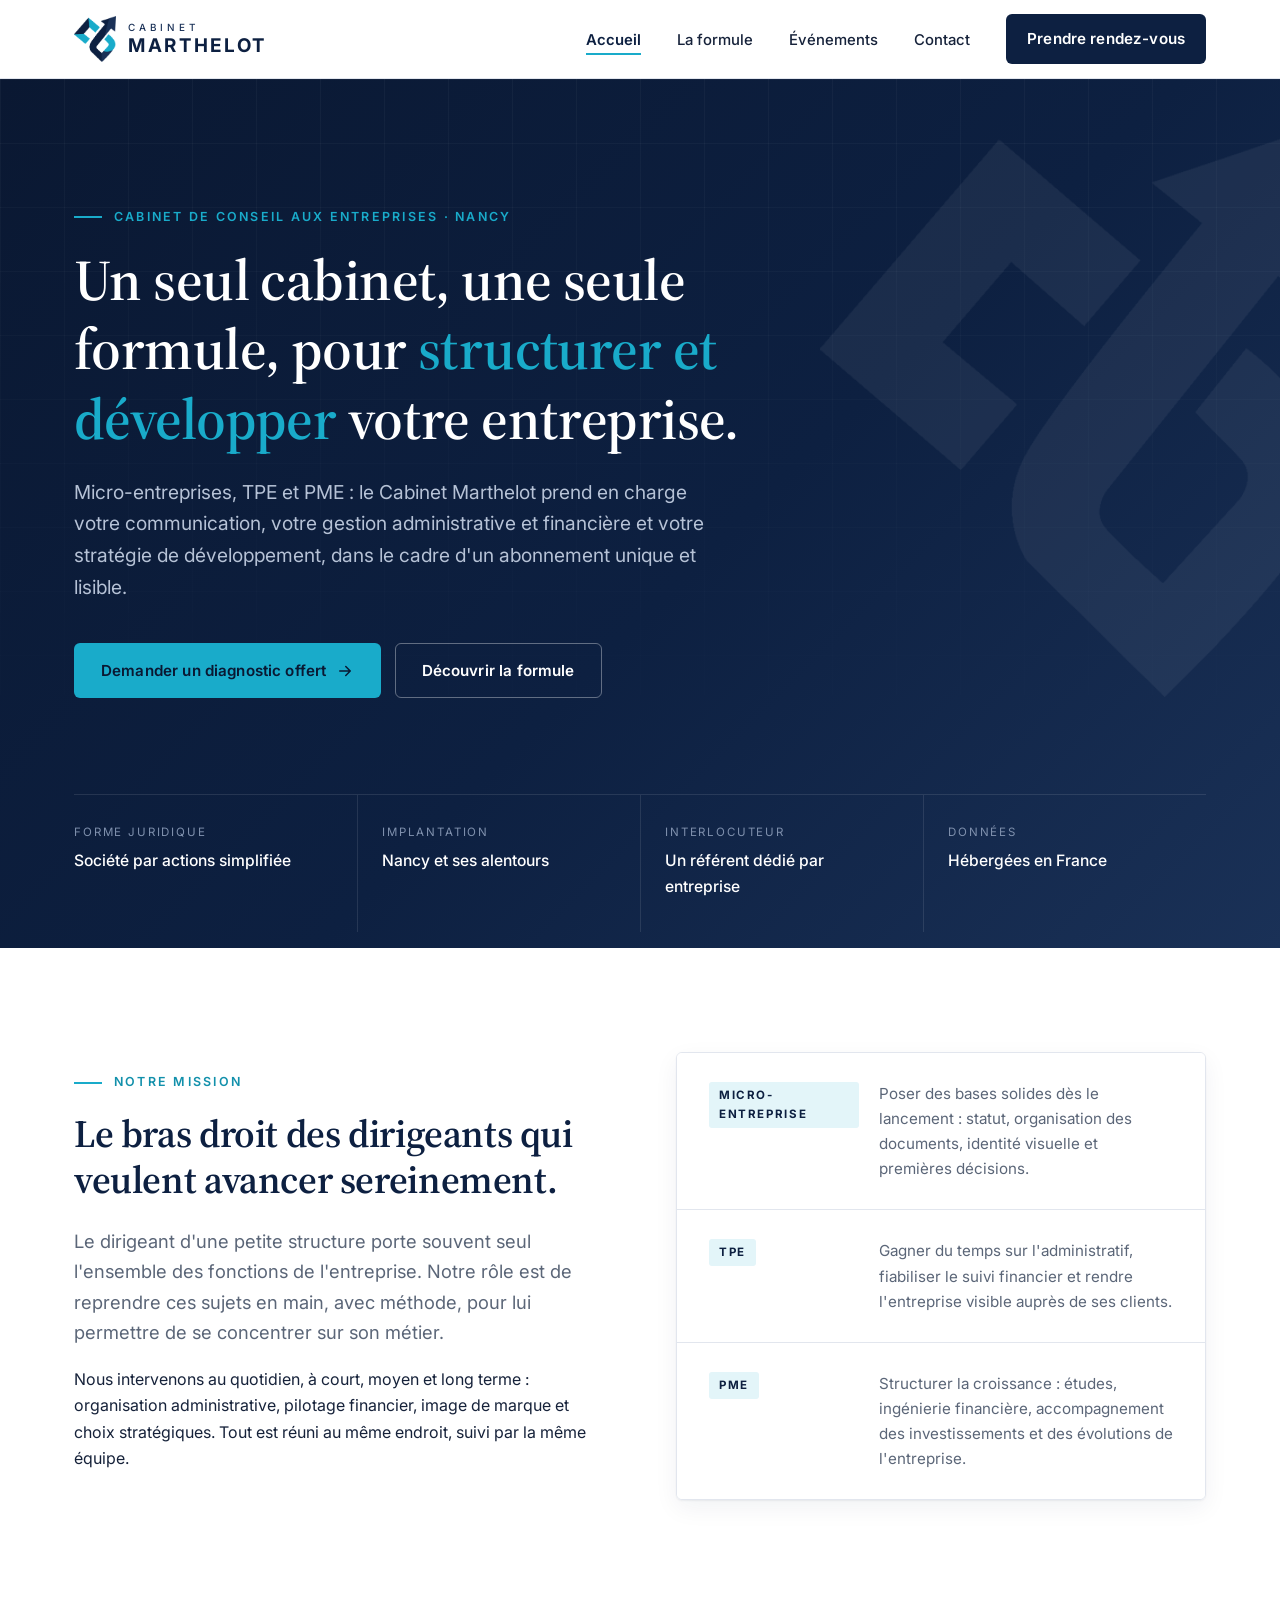
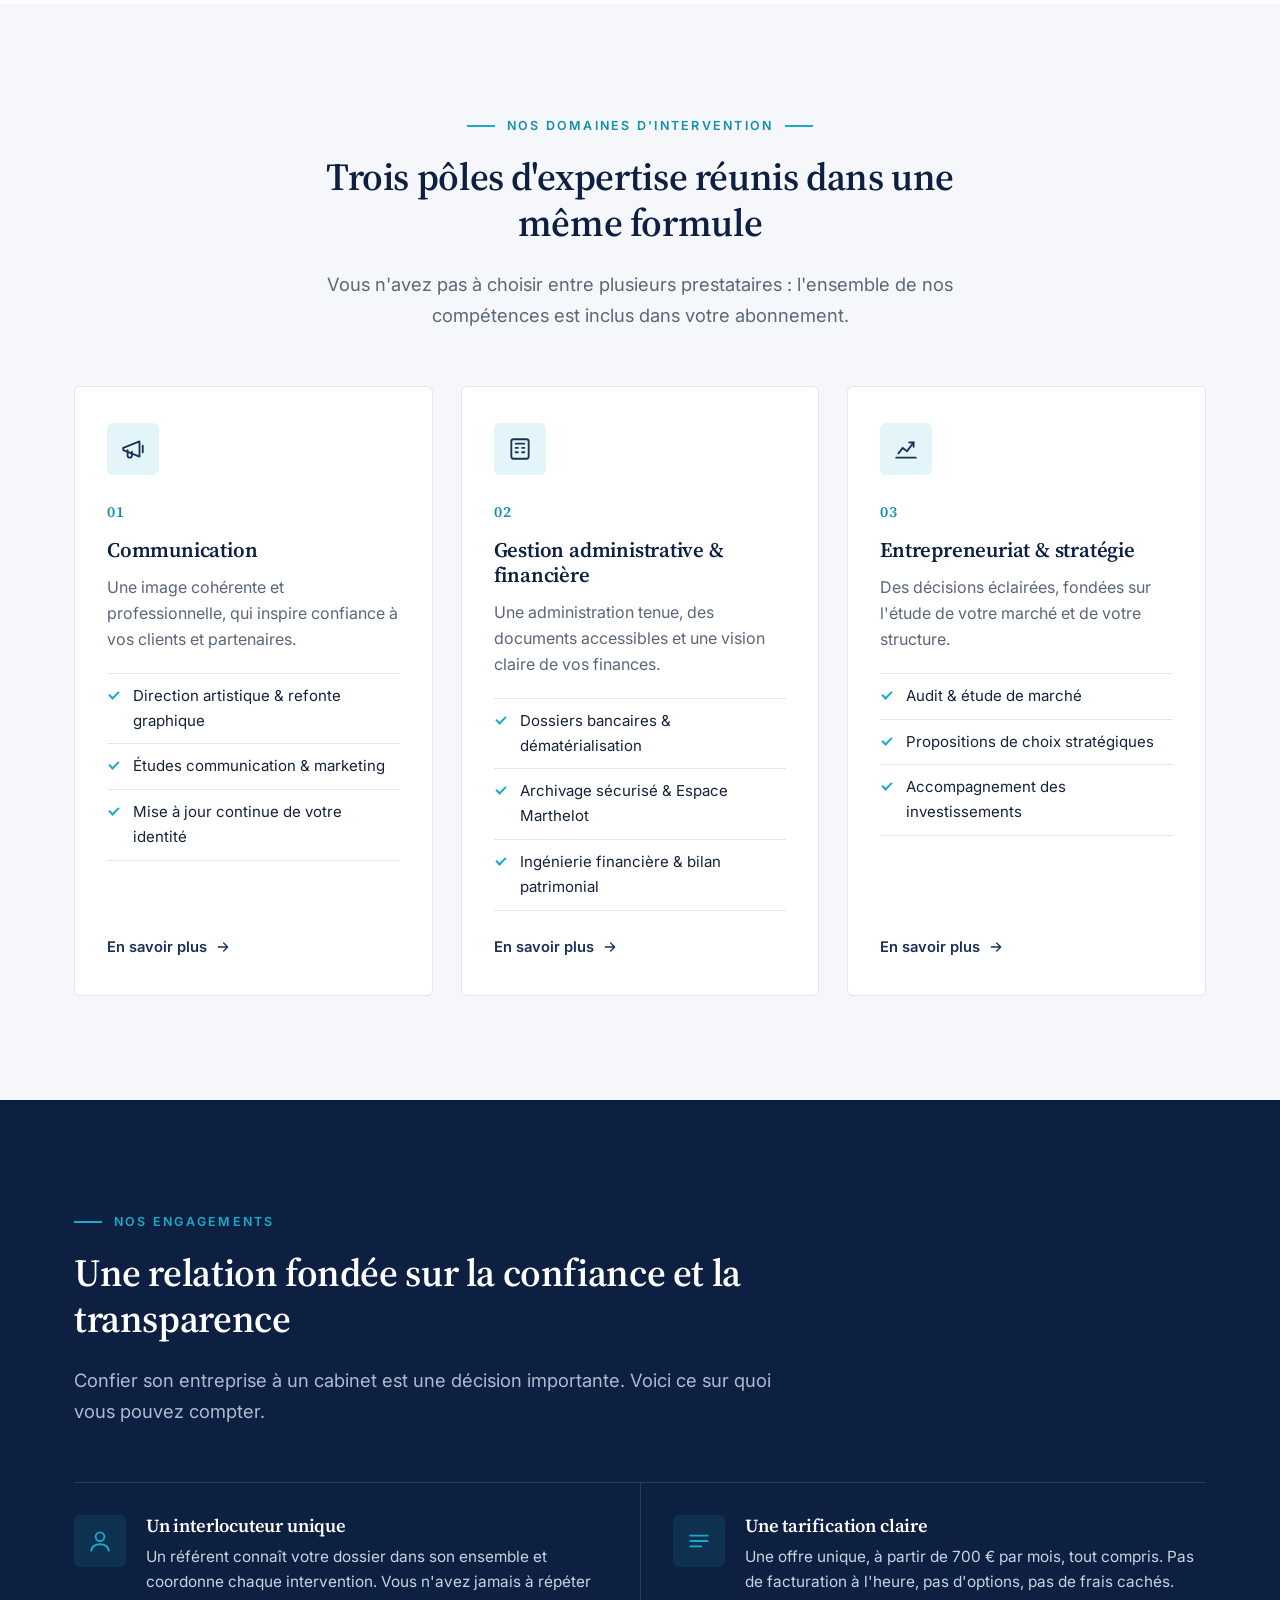
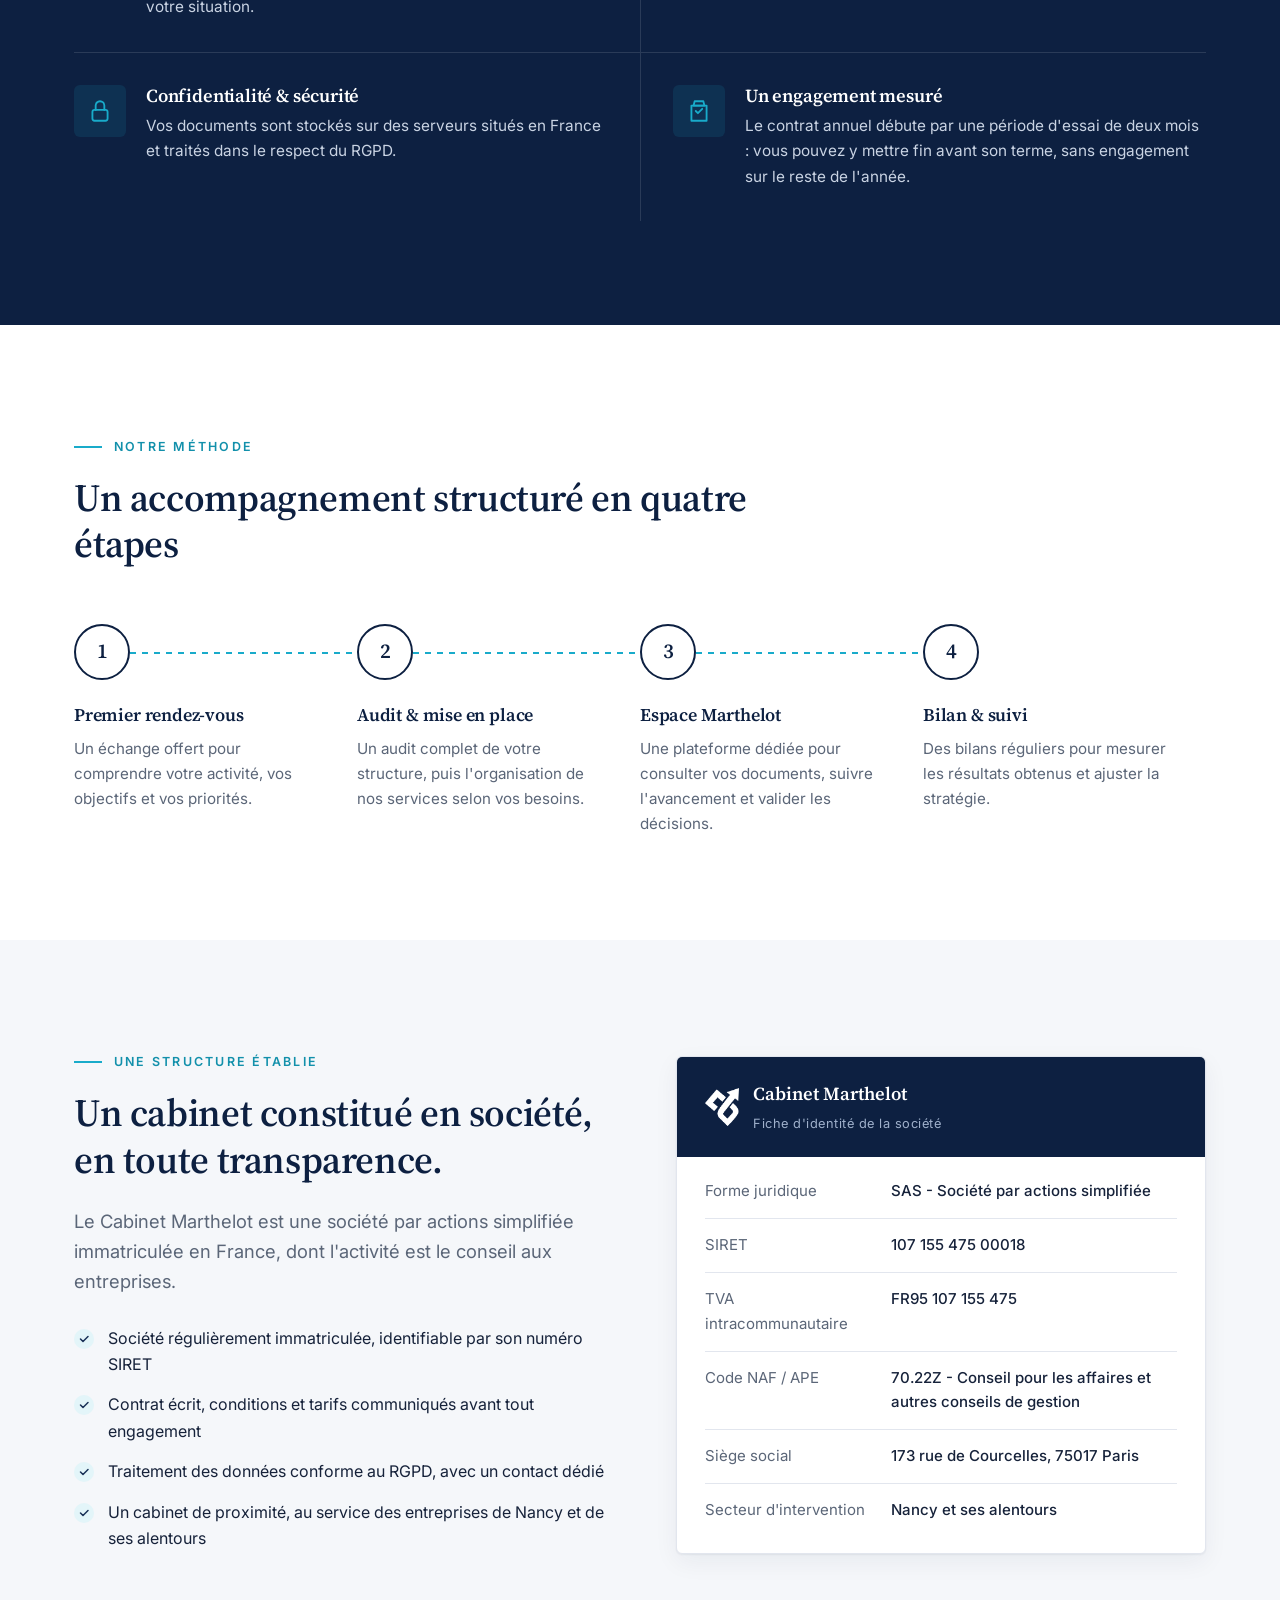
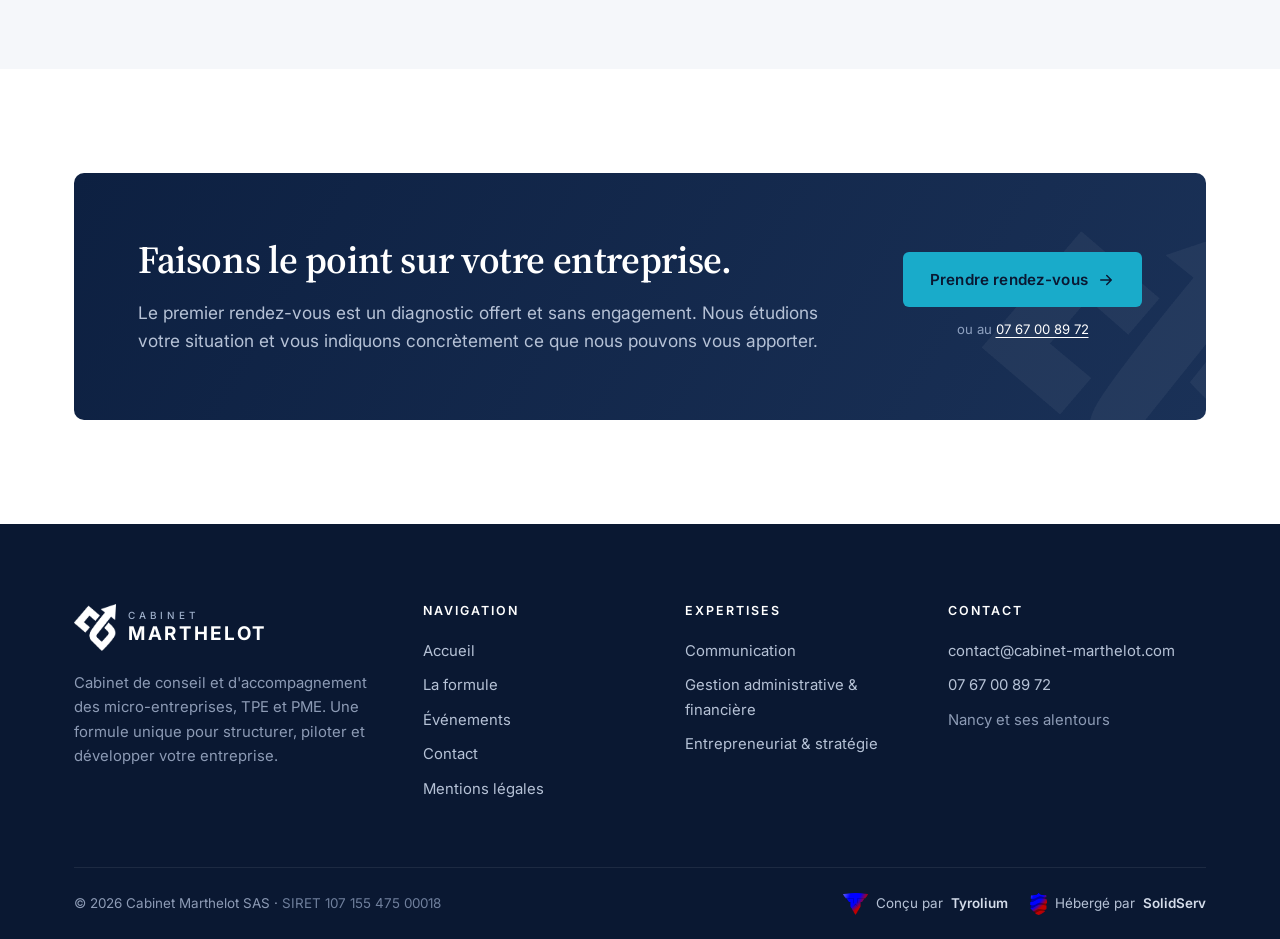
==== commit 50d51a94: "add event" ====
--- a/index.html
+++ b/index.html
@@ -146,6 +146,7 @@
         <ul>
           <li><a href="./" aria-current="page">Accueil</a></li>
           <li><a href="formule.html">La formule</a></li>
+          <li><a href="evenements.php">Événements</a></li>
           <li><a href="contact.html">Contact</a></li>
           <li><a class="btn btn-navy" href="contact.html">Prendre rendez-vous</a></li>
         </ul>
@@ -398,6 +399,7 @@
           <ul>
             <li><a href="./">Accueil</a></li>
             <li><a href="formule.html">La formule</a></li>
+            <li><a href="evenements.php">Événements</a></li>
             <li><a href="contact.html">Contact</a></li>
             <li><a href="mentions-legales.html">Mentions légales</a></li>
           </ul>
--- a/css/style.css
+++ b/css/style.css
@@ -688,3 +688,36 @@
   .js .reveal { opacity: 1; transform: none; transition: none; }
   * { transition-duration: 0s !important; }
 }
+
+/* ---------- Événements ---------- */
+.event-banner {
+  display: flex; flex-wrap: wrap; align-items: center; justify-content: center; gap: 6px 12px;
+  padding: 10px var(--gutter); background: var(--cyan); color: var(--navy-900);
+  font-size: .88rem; text-align: center; text-decoration: none;
+}
+.event-banner:hover { background: #2dbad8; color: var(--navy-900); }
+.event-banner strong { text-transform: uppercase; letter-spacing: .12em; font-size: .72rem; background: var(--navy); color: #fff; padding: 3px 8px; border-radius: 3px; }
+.event-banner em { font-style: normal; font-weight: 600; text-decoration: underline; text-underline-offset: 3px; }
+
+.event-alert { margin-bottom: 32px; }
+.form-status.is-error { background: #fdecea; color: #b42318; }
+.event-list { display: grid; gap: 18px; }
+.event-card { background: #fff; border: 1px solid var(--line); border-left: 3px solid var(--cyan); border-radius: var(--radius); padding: 22px 18px; box-shadow: var(--shadow); }
+.event-card h3 { font-size: 1.3rem; margin-bottom: .3em; }
+.event-date { color: var(--cyan-600); font-weight: 600; font-size: .86rem; margin: 0 0 6px; }
+.event-date::first-letter { text-transform: uppercase; }
+.event-place { color: var(--muted); font-size: .92rem; margin: 0 0 10px; }
+.event-desc { margin: 0 0 14px; }
+.event-card.is-past { border-left-color: var(--line); box-shadow: none; }
+.event-card.is-past h3 { color: var(--navy-700); font-size: 1.1rem; }
+.event-card.is-past .event-date { color: var(--muted); }
+.event-signup summary { list-style: none; display: inline-flex; }
+.event-signup summary::-webkit-details-marker { display: none; }
+.event-signup[open] summary { display: none; }
+.event-signup .form-grid { margin-top: 8px; }
+.hp { position: absolute; left: -9999px; width: 1px; height: 1px; overflow: hidden; }
+@media (min-width: 768px) {
+  .event-card { padding: 28px 32px; }
+  .event-signup .form-grid { grid-template-columns: 1fr 1fr; }
+  .event-banner { font-size: .92rem; }
+}
